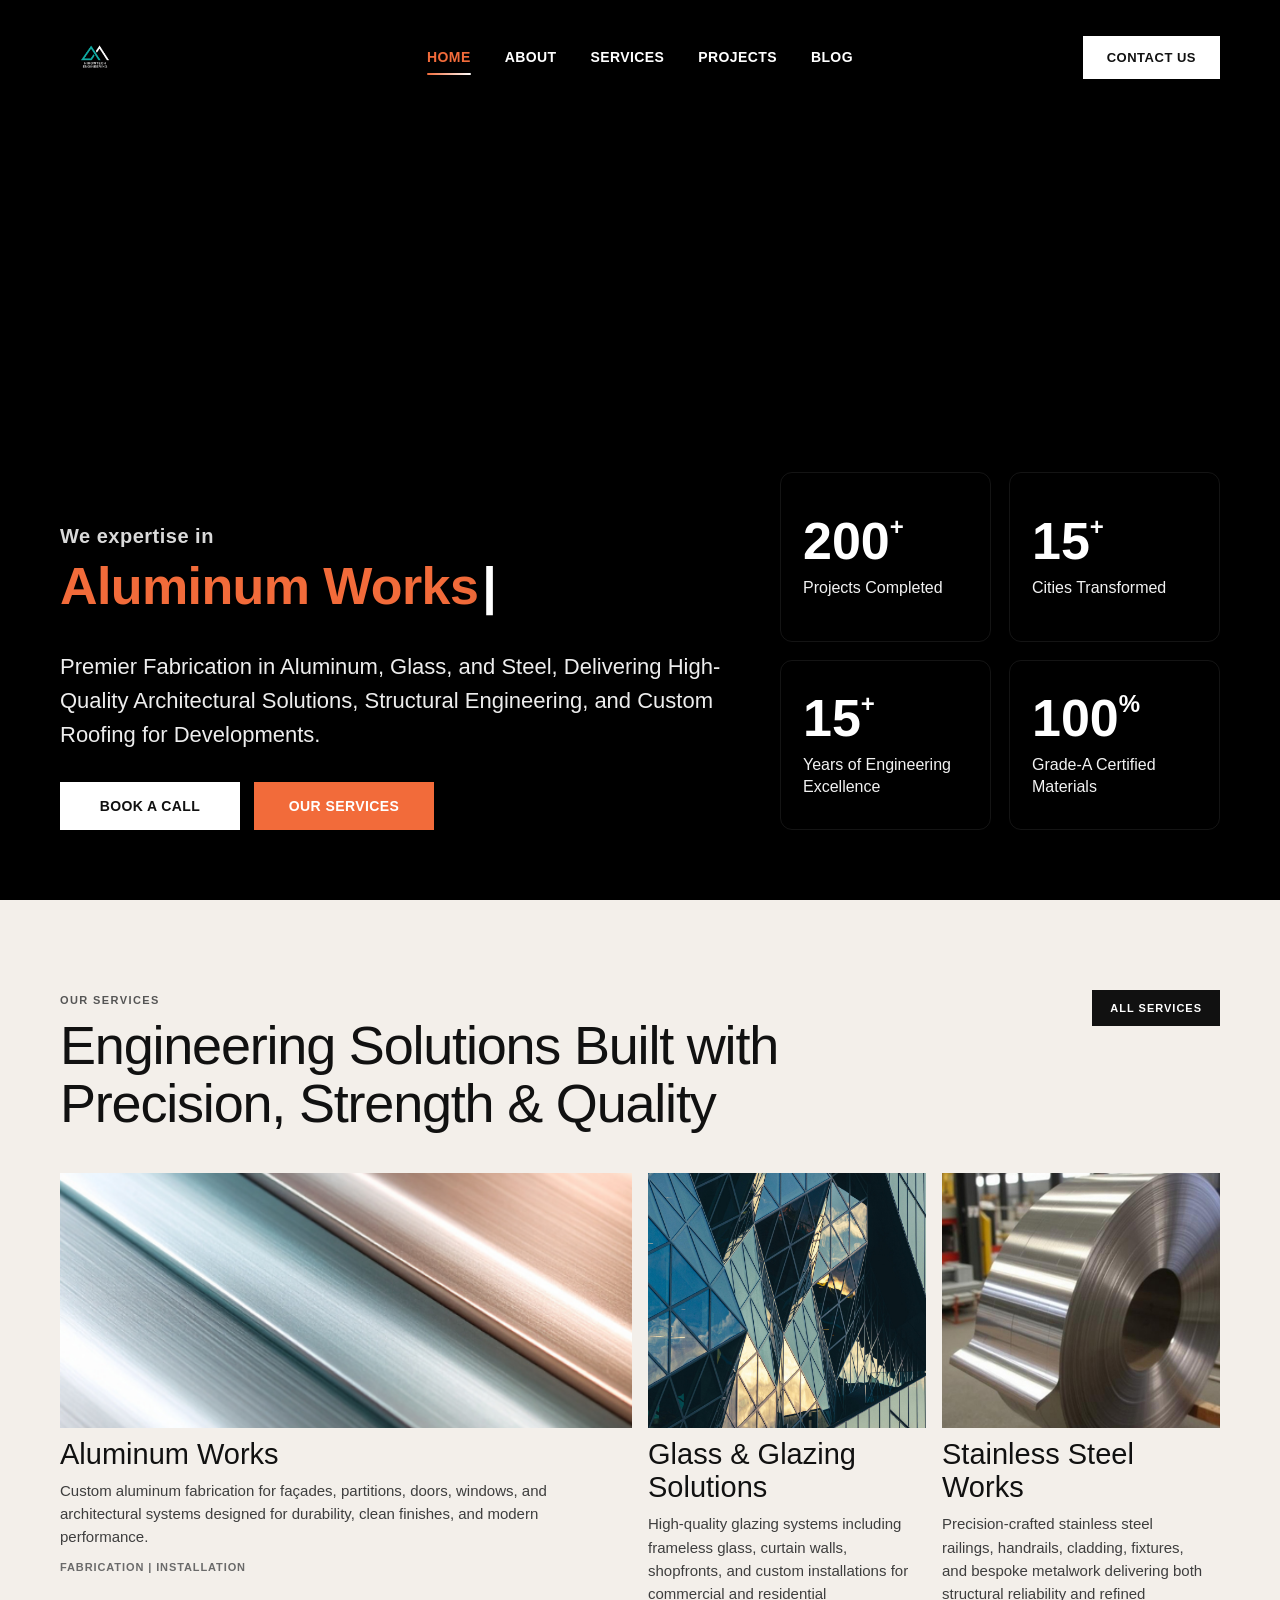
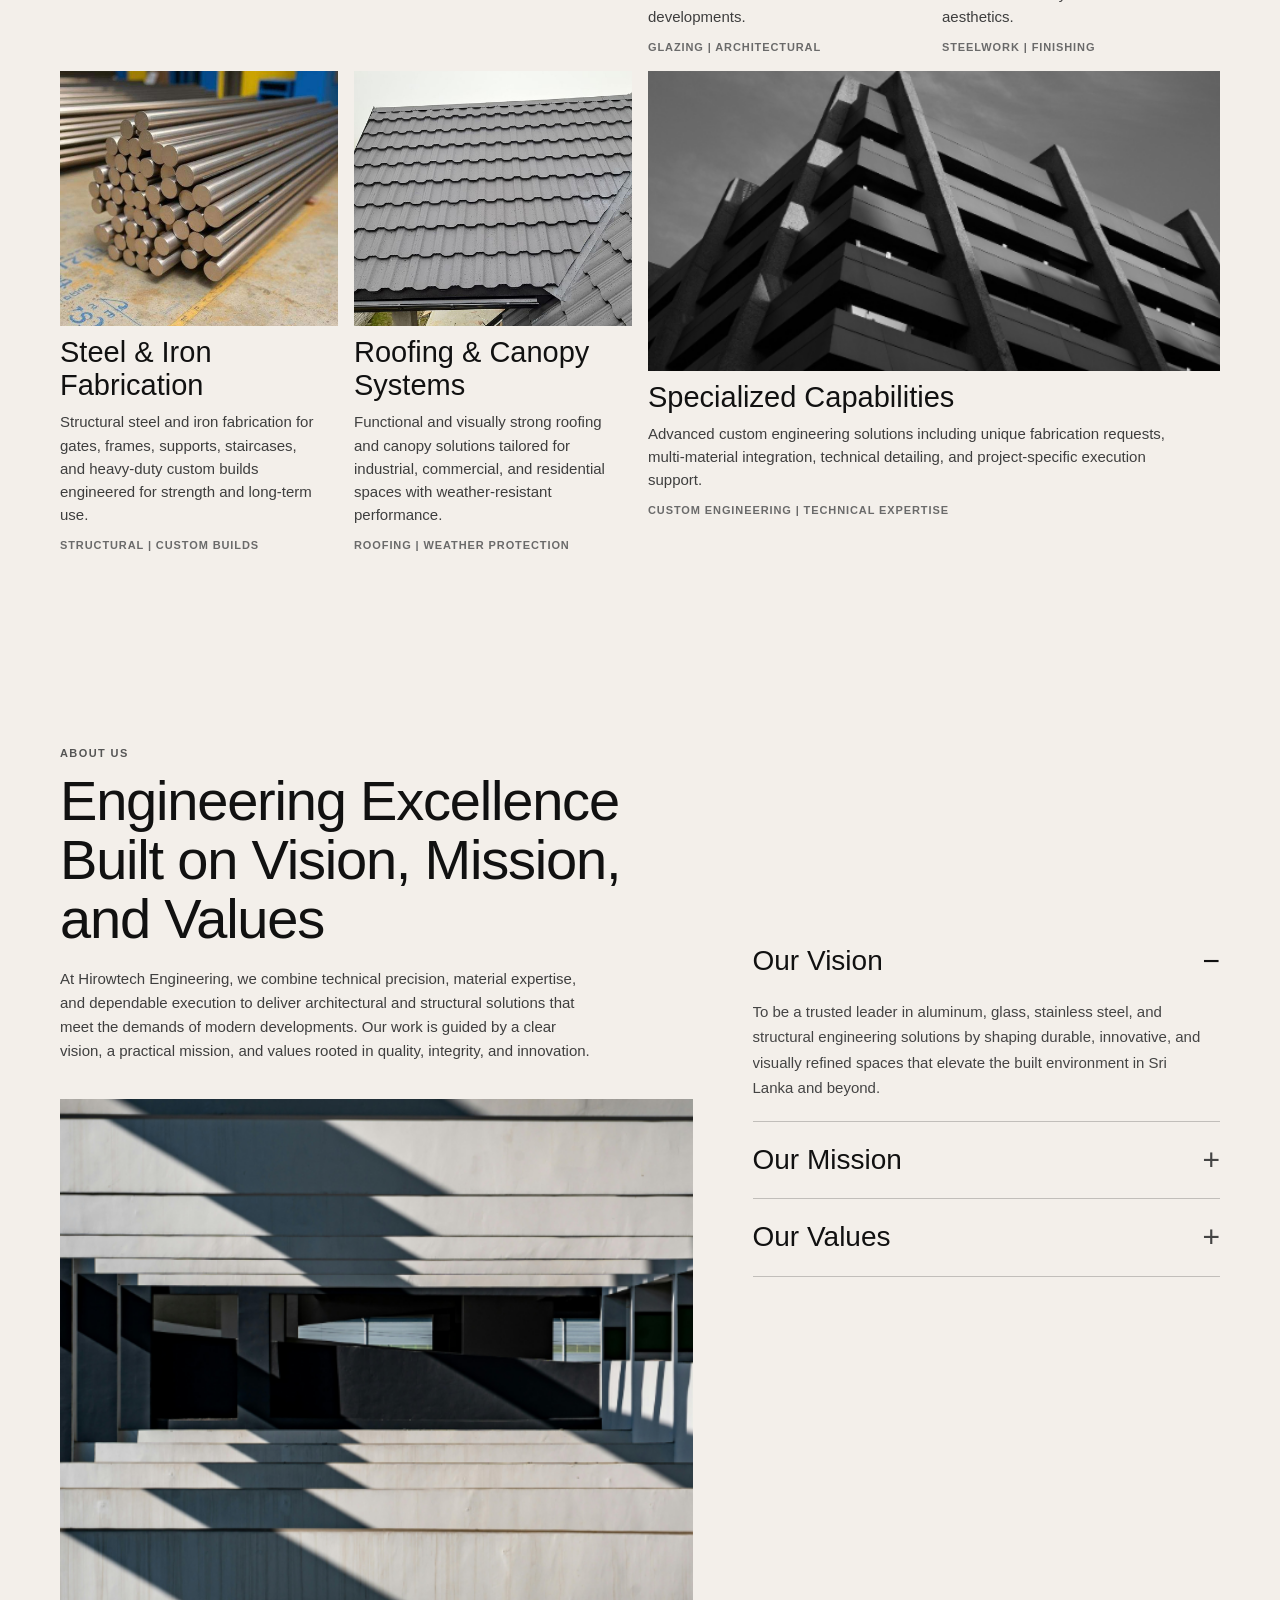
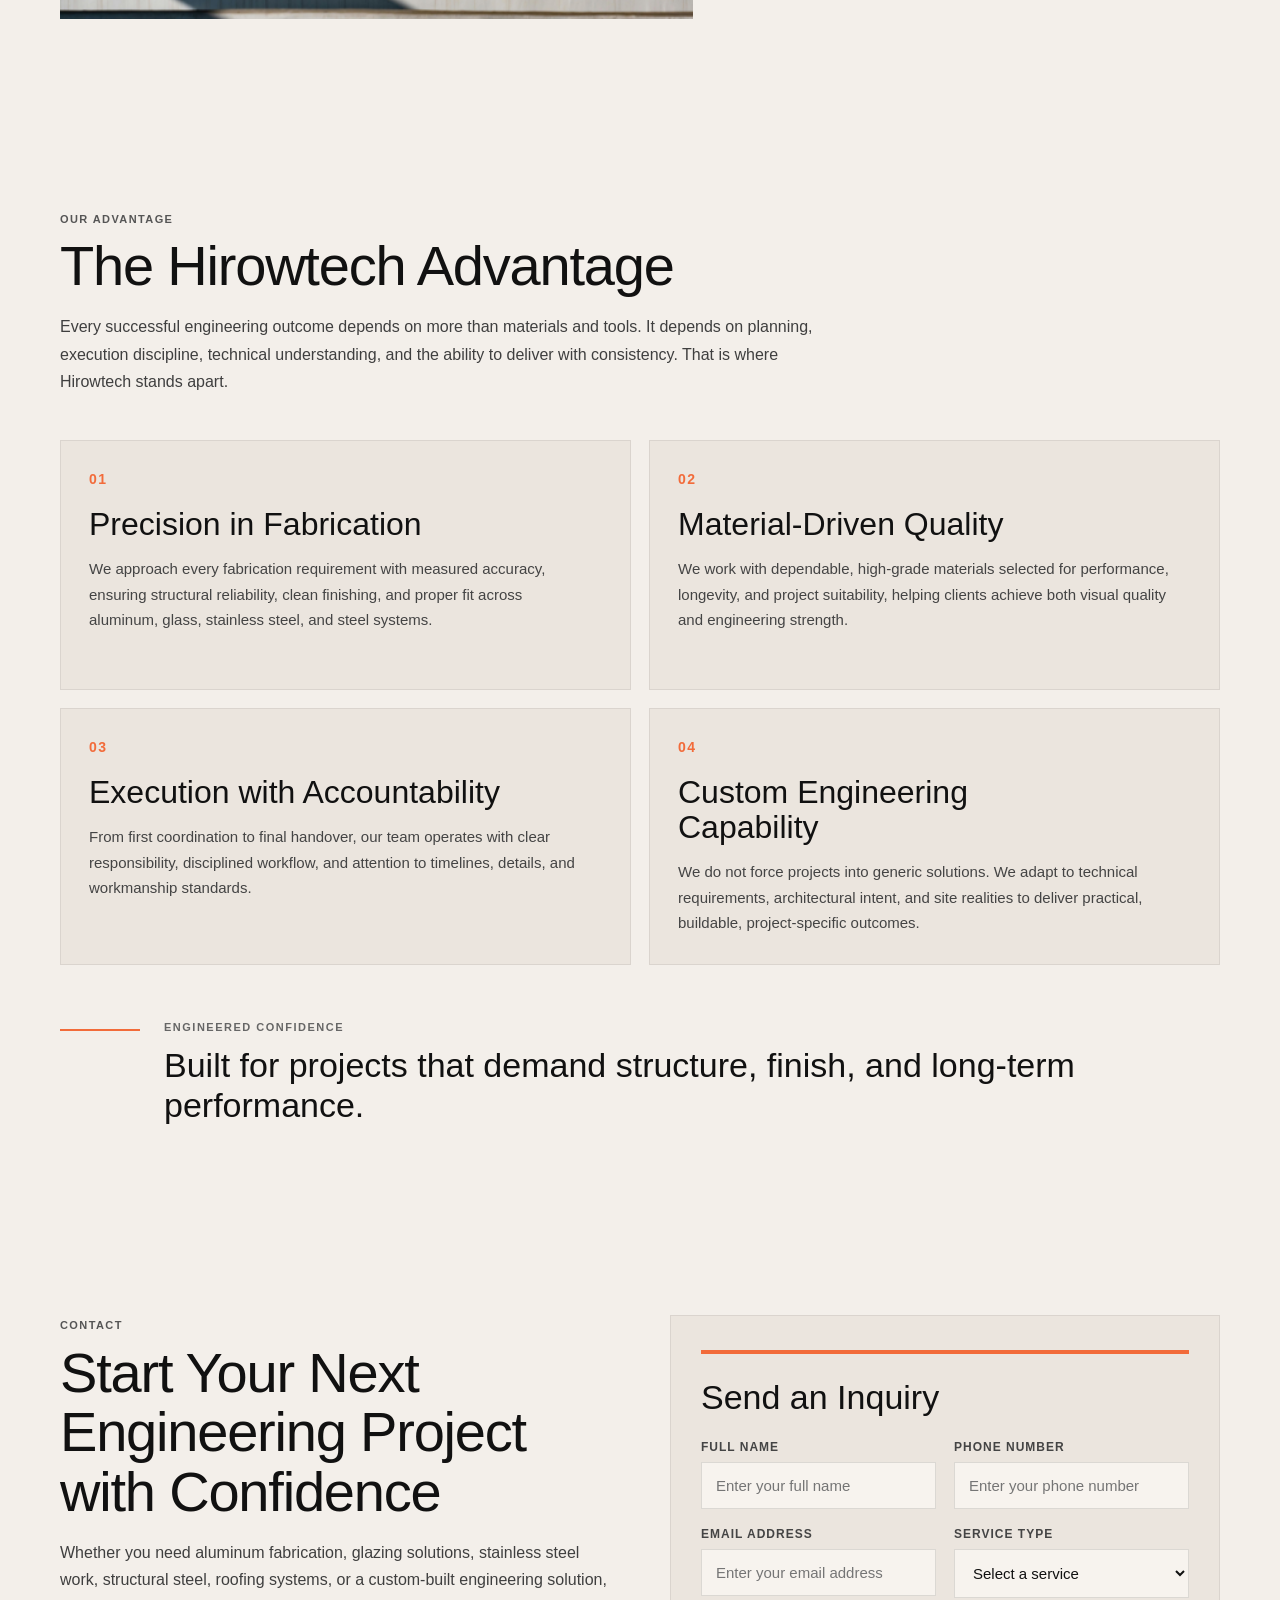
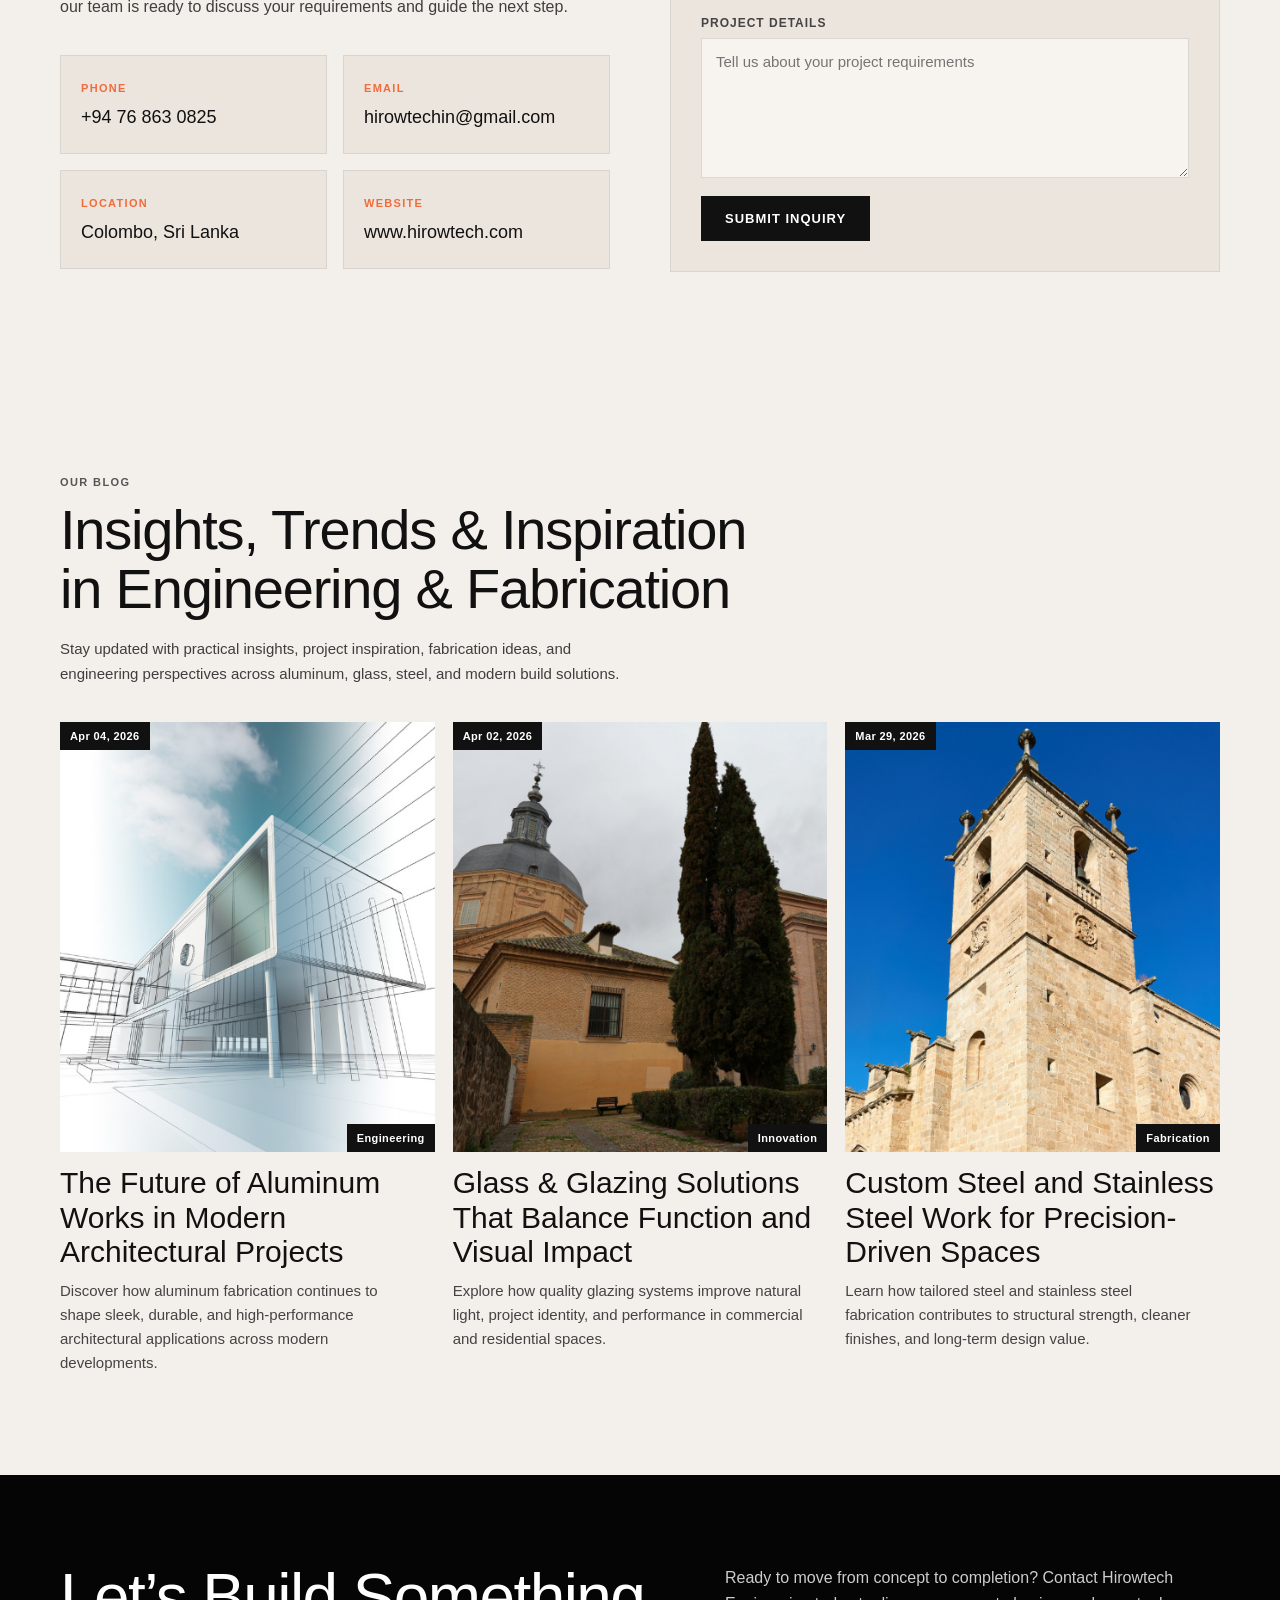
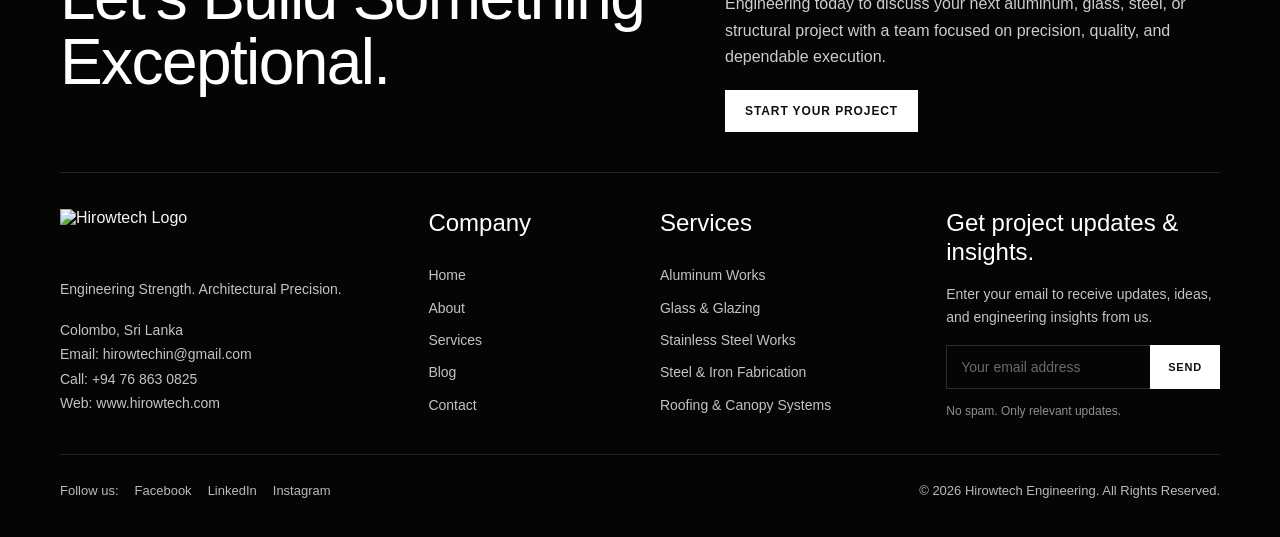
==== index.html @ 5dc9a84b "Initial upload" ====
<!DOCTYPE html>
<html lang="en">
<head>
  <meta charset="UTF-8" />
  <meta name="viewport" content="width=device-width, initial-scale=1.0" />
  <title>Hirowtech Hero Section</title>
  <link rel="stylesheet" href="style.css" />
</head>
<body>

  <header class="navbar">
    <div class="nav-container">
      <div class="logo">
        <img src="web-logo.png" alt="Hirowtech Logo">
      </div>

      <nav class="nav-menu">
        <a href="#" class="active">HOME</a>
        <a href="#">ABOUT</a>
        <a href="#">SERVICES</a>
        <a href="#">PROJECTS</a>
        <a href="#">BLOG</a>
      </nav>

      <div class="nav-right">
        <a href="#contact-popup" class="contact-btn" id="openPopupBtn">CONTACT US</a>
      </div>
    </div>
  </header>

  <section class="hero">
    <video autoplay muted loop playsinline class="hero-video">
      <source src="Hero-Section-Video-BG.mp4" type="video/mp4">>
      Your browser does not support the video tag.
    </video>

    <div class="overlay"></div>

    <div class="hero-content">
      <div class="hero-left">
        <div class="typewriter-wrap">
          <span class="typewriter-prefix">We expertise in</span>
          <span class="typewriter-text" id="typewriter"></span>
        </div>
        <p>
          Premier Fabrication in Aluminum, Glass, and Steel, Delivering High-Quality
          Architectural Solutions, Structural Engineering, and Custom Roofing for Developments.
        </p>

        <div class="hero-buttons">
          <button class="btn btn-light" id="bookCallBtn">BOOK A CALL</button>
          <a href="#" class="btn btn-orange">OUR SERVICES</a>
        </div>
      </div>

      <div class="hero-right">
        <div class="stats-grid">
          <div class="stat-box">
            <h2>200<span>+</span></h2>
            <p>Projects Completed</p>
          </div>

          <div class="stat-box">
            <h2>15<span>+</span></h2>
            <p>Cities Transformed</p>
          </div>

          <div class="stat-box">
            <h2>15<span>+</span></h2>
            <p>Years of Engineering Excellence</p>
          </div>

          <div class="stat-box">
            <h2>100<span>%</span></h2>
            <p>Grade-A Certified Materials</p>
          </div>
        </div>
      </div>
    </div>
  </section>

  <!-- Popup Modal -->
  <div class="popup-overlay" id="popupOverlay">
  <div class="popup-card engineering-popup">
    <button class="close-popup" id="closePopupBtn">&times;</button>

    <div class="popup-top-accent"></div>

    <div class="popup-header">
      <h3>Hirowtech Engineering (Pvt.) Ltd.</h3>
      <p class="popup-location">Colombo, Sri Lanka</p>
    </div>

    <div class="popup-contact-grid">
      <div class="contact-cell">
        <span class="cell-label">PHONE</span>
        <span class="cell-value">+94 76 863 0825</span>
      </div>

      <div class="contact-cell">
        <span class="cell-label">EMAIL</span>
        <span class="cell-value">hirowtechin@gmail.com</span>
      </div>

      <div class="contact-cell">
        <span class="cell-label">WEBSITE</span>
        <span class="cell-value">www.hirowtech.com</span>
      </div>

      <div class="contact-cell">
        <span class="cell-label">LOCATION</span>
        <span class="cell-value">Colombo, Sri Lanka</span>
      </div>
    </div>

    <div class="popup-action-row">
      <a
        href="https://wa.me/94768630825"
        target="_blank"
        class="whatsapp-btn engineering-btn"
      >
        Message on WhatsApp
      </a>
    </div>
  </div>
</div>



<section class="services-section" id="services">
  <div class="services-container">
    <div class="services-top">
      <div class="services-heading-wrap">
        <span class="section-label">OUR SERVICES</span>
        <h2>Engineering Solutions Built with Precision, Strength & Quality</h2>
      </div>

      <a href="#" class="all-services-btn">ALL SERVICES</a>
    </div>

    <div class="services-grid">
      <div class="service-card large-card">
        <img src="Aluminum Works.png" alt="Aluminum Works">
        <div class="service-content">
          <h3>Aluminum Works</h3>
          <p>
            Custom aluminum fabrication for façades, partitions, doors, windows, and
            architectural systems designed for durability, clean finishes, and modern performance.
          </p>
          <span>FABRICATION | INSTALLATION</span>
        </div>
      </div>

      <div class="service-card">
        <img src="Glass & Glazing Solutions.png" alt="Glass & Glazing Solutions">
        <div class="service-content">
          <h3>Glass & Glazing Solutions</h3>
          <p>
            High-quality glazing systems including frameless glass, curtain walls, shopfronts,
            and custom installations for commercial and residential developments.
          </p>
          <span>GLAZING | ARCHITECTURAL</span>
        </div>
      </div>

      <div class="service-card">
        <img src="Stainless Steel Works.png" alt="Stainless Steel Works">
        <div class="service-content">
          <h3>Stainless Steel Works</h3>
          <p>
            Precision-crafted stainless steel railings, handrails, cladding, fixtures, and
            bespoke metalwork delivering both structural reliability and refined aesthetics.
          </p>
          <span>STEELWORK | FINISHING</span>
        </div>
      </div>

      <div class="service-card">
        <img src="Steel & Iron Fabrication.png" alt="Steel & Iron Fabrication">
        <div class="service-content">
          <h3>Steel & Iron Fabrication</h3>
          <p>
            Structural steel and iron fabrication for gates, frames, supports, staircases,
            and heavy-duty custom builds engineered for strength and long-term use.
          </p>
          <span>STRUCTURAL | CUSTOM BUILDS</span>
        </div>
      </div>

      <div class="service-card">
        <img src="Roofing & Canopy Systems.png" alt="Roofing & Canopy Systems">
        <div class="service-content">
          <h3>Roofing & Canopy Systems</h3>
          <p>
            Functional and visually strong roofing and canopy solutions tailored for industrial,
            commercial, and residential spaces with weather-resistant performance.
          </p>
          <span>ROOFING | WEATHER PROTECTION</span>
        </div>
      </div>

      <div class="service-card large-card wide-card">
        <img src="Specialized Capabilities.png" alt="Specialized Capabilities">
        <div class="service-content">
          <h3>Specialized Capabilities</h3>
          <p>
            Advanced custom engineering solutions including unique fabrication requests,
            multi-material integration, technical detailing, and project-specific execution support.
          </p>
          <span>CUSTOM ENGINEERING | TECHNICAL EXPERTISE</span>
        </div>
      </div>
    </div>
  </div>
</section>
<section class="about-accordion-section" id="about">
  <div class="about-accordion-container">
    <div class="about-accordion-left">
      <span class="about-mini-label">ABOUT US</span>

      <h2>
        Engineering Excellence Built on Vision, Mission, and Values
      </h2>

      <p class="about-intro">
        At Hirowtech Engineering, we combine technical precision, material expertise,
        and dependable execution to deliver architectural and structural solutions
        that meet the demands of modern developments. Our work is guided by a clear
        vision, a practical mission, and values rooted in quality, integrity, and innovation.
      </p>

      <div class="about-image-wrap">
        <img src="aboutus.png" alt="Hirowtech Engineering About Us">
      </div>
    </div>

    <div class="about-accordion-right">
      <div class="accordion-item active">
        <button class="accordion-header">
          <span>Our Vision</span>
          <span class="accordion-icon">−</span>
        </button>
        <div class="accordion-content">
          <p>
            To be a trusted leader in aluminum, glass, stainless steel, and structural
            engineering solutions by shaping durable, innovative, and visually refined
            spaces that elevate the built environment in Sri Lanka and beyond.
          </p>
        </div>
      </div>

      <div class="accordion-item">
        <button class="accordion-header">
          <span>Our Mission</span>
          <span class="accordion-icon">+</span>
        </button>
        <div class="accordion-content">
          <p>
            Our mission is to deliver reliable fabrication and engineering solutions
            through skilled craftsmanship, certified materials, technical precision,
            and a client-focused approach that ensures each project is completed to
            the highest functional and aesthetic standards.
          </p>
        </div>
      </div>

      <div class="accordion-item">
        <button class="accordion-header">
          <span>Our Values</span>
          <span class="accordion-icon">+</span>
        </button>
        <div class="accordion-content">
          <p>
            We value quality, accountability, innovation, safety, and long-term trust.
            These principles shape how we design, fabricate, and execute every project,
            allowing us to maintain consistency, professionalism, and engineering excellence.
          </p>
        </div>
      </div>
    </div>
  </div>
</section>

<section class="advantage-section" id="advantage">
  <div class="advantage-container">
    <div class="advantage-top">
      <div class="advantage-heading-wrap">
        <span class="advantage-label">OUR ADVANTAGE</span>
        <h2>The Hirowtech Advantage</h2>
        <p class="advantage-intro">
          Every successful engineering outcome depends on more than materials and tools.
          It depends on planning, execution discipline, technical understanding, and the
          ability to deliver with consistency. That is where Hirowtech stands apart.
        </p>
      </div>
    </div>

    <div class="advantage-grid">
      <div class="advantage-card reveal-card">
        <div class="advantage-number">01</div>
        <h3>Precision in Fabrication</h3>
        <p>
          We approach every fabrication requirement with measured accuracy, ensuring
          structural reliability, clean finishing, and proper fit across aluminum,
          glass, stainless steel, and steel systems.
        </p>
      </div>

      <div class="advantage-card reveal-card">
        <div class="advantage-number">02</div>
        <h3>Material-Driven Quality</h3>
        <p>
          We work with dependable, high-grade materials selected for performance,
          longevity, and project suitability, helping clients achieve both visual
          quality and engineering strength.
        </p>
      </div>

      <div class="advantage-card reveal-card">
        <div class="advantage-number">03</div>
        <h3>Execution with Accountability</h3>
        <p>
          From first coordination to final handover, our team operates with clear
          responsibility, disciplined workflow, and attention to timelines, details,
          and workmanship standards.
        </p>
      </div>

      <div class="advantage-card reveal-card">
        <div class="advantage-number">04</div>
        <h3>Custom Engineering Capability</h3>
        <p>
          We do not force projects into generic solutions. We adapt to technical
          requirements, architectural intent, and site realities to deliver practical,
          buildable, project-specific outcomes.
        </p>
      </div>
    </div>

    <div class="advantage-highlight reveal-strip">
      <div class="highlight-line"></div>
      <div class="highlight-content">
        <span class="highlight-mini">ENGINEERED CONFIDENCE</span>
        <h3>Built for projects that demand structure, finish, and long-term performance.</h3>
      </div>
    </div>
  </div>
</section>

<section class="contact-section" id="contact">
  <div class="contact-container">
    <div class="contact-left">
      <span class="contact-label">CONTACT</span>
      <h2>Start Your Next Engineering Project with Confidence</h2>
      <p class="contact-intro">
        Whether you need aluminum fabrication, glazing solutions, stainless steel work,
        structural steel, roofing systems, or a custom-built engineering solution, our
        team is ready to discuss your requirements and guide the next step.
      </p>

      <div class="contact-info-grid">
        <div class="contact-info-card">
          <span class="info-title">PHONE</span>
          <p>+94 76 863 0825</p>
        </div>

        <div class="contact-info-card">
          <span class="info-title">EMAIL</span>
          <p>hirowtechin@gmail.com</p>
        </div>

        <div class="contact-info-card">
          <span class="info-title">LOCATION</span>
          <p>Colombo, Sri Lanka</p>
        </div>

        <div class="contact-info-card">
          <span class="info-title">WEBSITE</span>
          <p>www.hirowtech.com</p>
        </div>
      </div>
    </div>

    <div class="contact-right">
      <div class="contact-form-wrap">
        <div class="form-top-line"></div>
        <h3>Send an Inquiry</h3>

        <form class="contact-form">
          <div class="form-row">
            <div class="form-group">
              <label for="fullName">Full Name</label>
              <input type="text" id="fullName" placeholder="Enter your full name">
            </div>

            <div class="form-group">
              <label for="phoneNumber">Phone Number</label>
              <input type="text" id="phoneNumber" placeholder="Enter your phone number">
            </div>
          </div>

          <div class="form-row">
            <div class="form-group">
              <label for="emailAddress">Email Address</label>
              <input type="email" id="emailAddress" placeholder="Enter your email address">
            </div>

            <div class="form-group">
              <label for="serviceType">Service Type</label>
              <select id="serviceType">
                <option value="">Select a service</option>
                <option>Aluminum Works</option>
                <option>Glass & Glazing Solutions</option>
                <option>Stainless Steel Works</option>
                <option>Steel & Iron Fabrication</option>
                <option>Roofing & Canopy Systems</option>
                <option>Specialized Capabilities</option>
              </select>
            </div>
          </div>

          <div class="form-group full-width">
            <label for="message">Project Details</label>
            <textarea id="message" rows="6" placeholder="Tell us about your project requirements"></textarea>
          </div>

          <button type="button" class="contact-submit-btn">SUBMIT INQUIRY</button>
        </form>
      </div>
    </div>
  </div>
</section>

<section class="blog-section" id="blog">
  <div class="blog-container">
    <div class="blog-top">
      <div class="blog-heading-wrap">
        <span class="blog-label">OUR BLOG</span>
        <h2>Insights, Trends & Inspiration in Engineering & Fabrication</h2>
        <p class="blog-intro">
          Stay updated with practical insights, project inspiration, fabrication ideas,
          and engineering perspectives across aluminum, glass, steel, and modern build solutions.
        </p>
      </div>
    </div>

    <div class="blog-grid">
      <article class="blog-card">
        <div class="blog-image-wrap">
          <span class="blog-date">Apr 04, 2026</span>
          <img src="blogA.png" alt="Aluminum and façade engineering trends">
          <span class="blog-tag">Engineering</span>
        </div>
        <div class="blog-content">
          <h3>The Future of Aluminum Works in Modern Architectural Projects</h3>
          <p>
            Discover how aluminum fabrication continues to shape sleek, durable, and
            high-performance architectural applications across modern developments.
          </p>
        </div>
      </article>

      <article class="blog-card">
        <div class="blog-image-wrap">
          <span class="blog-date">Apr 02, 2026</span>
          <img src="blogB.png" alt="Glass and glazing solution inspiration">
          <span class="blog-tag">Innovation</span>
        </div>
        <div class="blog-content">
          <h3>Glass & Glazing Solutions That Balance Function and Visual Impact</h3>
          <p>
            Explore how quality glazing systems improve natural light, project identity,
            and performance in commercial and residential spaces.
          </p>
        </div>
      </article>

      <article class="blog-card">
        <div class="blog-image-wrap">
          <span class="blog-date">Mar 29, 2026</span>
          <img src="blogC.png" alt="Interior and fabrication design trends">
          <span class="blog-tag">Fabrication</span>
        </div>
        <div class="blog-content">
          <h3>Custom Steel and Stainless Steel Work for Precision-Driven Spaces</h3>
          <p>
            Learn how tailored steel and stainless steel fabrication contributes to
            structural strength, cleaner finishes, and long-term design value.
          </p>
        </div>
      </article>
    </div>
  </div>
</section>

<footer class="site-footer" id="footer">
  <div class="footer-container">
    <div class="footer-top">
      <div class="footer-cta-left">
        <h2>Let’s Build Something Exceptional.</h2>
      </div>

      <div class="footer-cta-right">
        <p>
          Ready to move from concept to completion? Contact Hirowtech Engineering
          today to discuss your next aluminum, glass, steel, or structural project
          with a team focused on precision, quality, and dependable execution.
        </p>
        <a href="#contact" class="footer-cta-btn">START YOUR PROJECT</a>
      </div>
    </div>

    <div class="footer-main">
      <div class="footer-brand">
        <img src="file:///C:/Users/yudes/Desktop/HIROWTECH%20WEBSITE/Media%20Files/web-logo.png" alt="Hirowtech Logo" class="footer-logo">
        <p class="footer-tagline">
          Engineering Strength. Architectural Precision.
        </p>
        <p>Colombo, Sri Lanka</p>
        <p>Email: hirowtechin@gmail.com</p>
        <p>Call: +94 76 863 0825</p>
        <p>Web: www.hirowtech.com</p>
      </div>

      <div class="footer-links-group">
        <h4>Company</h4>
        <a href="#">Home</a>
        <a href="#about">About</a>
        <a href="#services">Services</a>
        <a href="#blog">Blog</a>
        <a href="#contact">Contact</a>
      </div>

      <div class="footer-links-group">
        <h4>Services</h4>
        <a href="#">Aluminum Works</a>
        <a href="#">Glass & Glazing</a>
        <a href="#">Stainless Steel Works</a>
        <a href="#">Steel & Iron Fabrication</a>
        <a href="#">Roofing & Canopy Systems</a>
      </div>

      <div class="footer-newsletter">
        <h4>Get project updates & insights.</h4>
        <p>Enter your email to receive updates, ideas, and engineering insights from us.</p>

        <form class="footer-form">
          <input type="email" placeholder="Your email address">
          <button type="button">SEND</button>
        </form>

        <span>No spam. Only relevant updates.</span>
      </div>
    </div>

    <div class="footer-bottom">
      <div class="footer-socials">
        <span>Follow us:</span>
        <a href="#">Facebook</a>
        <a href="#">LinkedIn</a>
        <a href="#">Instagram</a>
      </div>

      <div class="footer-copy">
        <p>© 2026 Hirowtech Engineering. All Rights Reserved.</p>
      </div>
    </div>
  </div>
</footer>

  <script src="script.js"></script>
</body>
</html>
---- style.css ----
* {
  margin: 0;
  padding: 0;
  box-sizing: border-box;
  font-family: Arial, sans-serif;
}

html, body {
  width: 100%;
  overflow-x: hidden;
}

body {
  background: #000;
  color: #fff;
}

a {
  text-decoration: none;
  color: inherit;
}

button {
  border: none;
  outline: none;
  cursor: pointer;
}

/* =========================
   NAVBAR
========================= */
.navbar {
  position: absolute;
  top: 0;
  left: 0;
  width: 100%;
  z-index: 20;
  padding: 22px 60px;
}

.nav-container {
  display: grid;
  grid-template-columns: 220px 1fr 220px;
  align-items: center;
  width: 100%;
}

.logo {
  display: flex;
  align-items: center;
  justify-content: flex-start;
}

.logo img {
  height: 70px; /* increased logo size safely */
  width: auto;
  display: block;
}

.nav-menu {
  display: flex;
  justify-content: center;
  align-items: center;
  gap: 34px;
}

.nav-menu a {
  position: relative;
  font-size: 14px;
  font-weight: 700;
  color: #fff;
  letter-spacing: 0.4px;
  padding: 8px 0;
  transition: color 0.3s ease, transform 0.3s ease;
}

.nav-menu a::after {
  content: "";
  position: absolute;
  left: 50%;
  bottom: -2px;
  width: 0;
  height: 2px;
  background: linear-gradient(90deg, #f26b3a, #ffffff);
  border-radius: 20px;
  transition: width 0.35s ease, left 0.35s ease, opacity 0.35s ease;
  opacity: 0;
}

.nav-menu a:hover {
  color: #f26b3a;
  transform: translateY(-2px);
}

.nav-menu a:hover::after,
.nav-menu a.active::after {
  width: 100%;
  left: 0;
  opacity: 1;
}

.nav-menu a.active {
  color: #f26b3a;
}

.nav-right {
  display: flex;
  justify-content: flex-end;
  align-items: center;
}

.contact-btn {
  display: inline-block;
  background: #ffffff;
  color: #111;
  padding: 14px 24px;
  font-size: 13px;
  font-weight: 700;
  letter-spacing: 0.5px;
  transition: all 0.3s ease;
}

.contact-btn:hover {
  background: #f26b3a;
  color: #fff;
  transform: translateY(-2px);
}

/* =========================
   HERO
========================= */
.hero {
  position: relative;
  width: 100%;
  min-height: 100vh;
  overflow: hidden;
}

.hero-video {
  position: absolute;
  top: 50%;
  left: 50%;
  min-width: 100%;
  min-height: 100%;
  object-fit: cover;
  transform: translate(-50%, -50%);
  z-index: 1;
}

.overlay {
  position: absolute;
  inset: 0;
  background:
    linear-gradient(to right, rgba(0,0,0,0.72), rgba(0,0,0,0.42)),
    rgba(0,0,0,0.35);
  z-index: 2;
}

.hero-content {
  position: relative;
  z-index: 3;
  min-height: 100vh;
  padding: 160px 60px 70px;
  display: grid;
  grid-template-columns: minmax(0, 760px) minmax(320px, 440px);
  justify-content: space-between;
  align-items: end;
  gap: 40px;
}

.hero-left,
.hero-right {
  align-self: end;
}

/* =========================
   TYPEWRITER
========================= */
.typewriter-wrap {
  margin-bottom: 28px;
  display: flex;
  flex-direction: column;
  gap: 10px;
}

.typewriter-prefix {
  font-size: 20px;
  font-weight: 600;
  color: #d9d9d9;
  letter-spacing: 0.5px;
}

.typewriter-text {
  min-height: 64px;
  font-size: 52px;
  line-height: 1.08;
  font-weight: 700;
  color: #f26b3a;
  letter-spacing: -0.6px;
  text-shadow: 0 4px 25px rgba(0, 0, 0, 0.35);
  display: inline-block;
}

.typewriter-text::after {
  content: "|";
  margin-left: 4px;
  animation: blink 0.8s infinite;
  color: #fff;
}

@keyframes blink {
  0%, 50% { opacity: 1; }
  51%, 100% { opacity: 0; }
}

/* =========================
   LEFT CONTENT
========================= */
.hero-left h1 {
  max-width: 720px;
  font-size: 52px;
  line-height: 1.06;
  font-weight: 600;
  letter-spacing: -1px;
  margin-bottom: 20px;
}

.hero-left p {
  max-width: 700px;
  font-size: 22px;
  line-height: 1.55;
  color: #ededed;
  margin-bottom: 30px;
}

.hero-buttons {
  display: flex;
  gap: 14px;
  flex-wrap: wrap;
}

.btn {
  display: inline-flex;
  align-items: center;
  justify-content: center;
  min-width: 180px;
  padding: 16px 28px;
  font-size: 14px;
  font-weight: 700;
  letter-spacing: 0.4px;
  transition: all 0.3s ease;
}

.btn-light {
  background: #fff;
  color: #111;
}

.btn-light:hover {
  background: #e9e9e9;
  transform: translateY(-2px);
}

.btn-orange {
  background: #f26b3a;
  color: #fff;
}

.btn-orange:hover {
  background: #dc5b2b;
  transform: translateY(-2px);
}

/* =========================
   RIGHT STATS GRID
========================= */
.hero-right {
  width: 100%;
  display: flex;
  justify-content: flex-end;
}

.stats-grid {
  width: 100%;
  max-width: 440px;
  display: grid;
  grid-template-columns: 1fr 1fr;
  gap: 18px;
}

.stat-box {
  min-height: 170px;
  padding: 24px 22px;

  /* REMOVE glass */
  background: rgba(0, 0, 0, 0.);  /* solid dark */
  border: 1px solid rgba(255,255,255,0.08);

  backdrop-filter: none;
  -webkit-backdrop-filter: none;

  border-radius: 12px;

  display: flex;
  flex-direction: column;
  justify-content: center;

  transition: all 0.3s ease;
}

.stat-box h2 {
  font-size: 52px;
  line-height: 1;
  font-weight: 600;
  margin-bottom: 10px;
}

.stat-box h2 span {
  font-size: 24px;
  vertical-align: top;
}

.stat-box p {
  font-size: 16px;
  line-height: 1.4;
  color: #f2f2f2;
}

/* =========================
   POPUP
========================= */
.popup-overlay {
  position: fixed;
  inset: 0;
  background: rgba(0, 0, 0, 0.62);
  display: none;
  justify-content: center;
  align-items: center;
  padding: 20px;
  z-index: 999;
}

.popup-overlay.active {
  display: flex;
}

.engineering-popup {
  position: relative;
  width: 100%;
  max-width: 700px;
  background: linear-gradient(145deg, #161616, #202020);
  border: 1px solid rgba(242, 107, 58, 0.25);
  border-radius: 8px;
  padding: 34px 32px 30px;
  box-shadow: 0 18px 50px rgba(0, 0, 0, 0.45);
  overflow: hidden;
}

.popup-top-accent {
  position: absolute;
  top: 0;
  left: 0;
  width: 100%;
  height: 4px;
  background: #f26b3a;
}

.popup-header {
  margin-bottom: 26px;
  padding-right: 40px;
}

.popup-header h3 {
  font-size: 40px;
  line-height: 1.15;
  font-weight: 700;
  color: #ffffff;
  margin-bottom: 10px;
  white-space: nowrap;
}

.popup-location {
  font-size: 19px;
  color: #cfcfcf;
  font-weight: 500;
}

.close-popup {
  position: absolute;
  top: 14px;
  right: 18px;
  background: transparent;
  color: #ffffff;
  font-size: 36px;
  line-height: 1;
  cursor: pointer;
  transition: 0.25s ease;
}

.close-popup:hover {
  color: #f26b3a;
  transform: rotate(90deg);
}

.popup-contact-grid {
  display: grid;
  grid-template-columns: 1fr 1fr;
  gap: 14px;
  margin-bottom: 26px;
}

.contact-cell {
  background: #111111;
  border: 1px solid rgba(255, 255, 255, 0.08);
  border-left: 4px solid #f26b3a;
  padding: 18px 18px 16px;
  min-height: 92px;
  display: flex;
  flex-direction: column;
  justify-content: center;
}

.cell-label {
  font-size: 12px;
  font-weight: 700;
  letter-spacing: 1.2px;
  color: #f26b3a;
  margin-bottom: 8px;
}

.cell-value {
  font-size: 18px;
  line-height: 1.45;
  color: #f2f2f2;
  font-weight: 600;
  word-break: break-word;
}

.popup-action-row {
  display: flex;
  justify-content: flex-start;
}

.engineering-btn {
  display: inline-flex;
  align-items: center;
  justify-content: center;
  background: #f26b3a;
  color: #ffffff;
  padding: 15px 26px;
  border-radius: 4px;
  font-size: 14px;
  font-weight: 700;
  letter-spacing: 0.5px;
  text-transform: uppercase;
  transition: 0.3s ease;
}

.engineering-btn:hover {
  background: #d95b2f;
  transform: translateY(-2px);
  box-shadow: 0 10px 24px rgba(242, 107, 58, 0.22);
}

/* Tablet */
@media (max-width: 768px) {
  .engineering-popup {
    max-width: 95%;
    padding: 28px 20px 24px;
  }

  .popup-header h3 {
    font-size: 28px;
    white-space: normal;
  }

  .popup-location {
    font-size: 16px;
  }

  .popup-contact-grid {
    grid-template-columns: 1fr;
  }

  .cell-value {
    font-size: 16px;
  }
}

/* =========================
   RESPONSIVE
========================= */
@media (max-width: 1200px) {
  .hero-content {
    grid-template-columns: 1fr 380px;
    gap: 28px;
  }

  .typewriter-text {
    font-size: 42px;
    min-height: 54px;
  }

  .hero-left h1 {
    font-size: 44px;
  }

  .hero-left p {
    font-size: 19px;
  }
}

@media (max-width: 992px) {
  .navbar {
    padding: 20px 30px;
  }

  .nav-container {
    grid-template-columns: 180px 1fr 180px;
  }

  .logo img {
    height: 58px;
  }

  .nav-menu {
    gap: 18px;
  }

  .nav-menu a {
    font-size: 12px;
  }

  .hero-content {
    padding: 150px 30px 50px;
    grid-template-columns: 1fr;
    align-items: end;
  }

  .hero-right {
    justify-content: flex-start;
  }

  .stats-grid {
    max-width: 100%;
  }

  .typewriter-text {
    font-size: 40px;
  }

  .hero-left h1 {
    font-size: 40px;
  }

  .hero-left p {
    font-size: 18px;
  }
}

@media (max-width: 768px) {
  .navbar {
    padding: 18px 20px;
  }

  .nav-container {
    grid-template-columns: 1fr;
    gap: 16px;
  }

  .logo,
  .nav-right {
    justify-content: center;
  }

  .logo img {
    height: 56px;
  }

  .nav-menu {
    flex-wrap: wrap;
    gap: 14px;
  }

  .hero-content {
    padding: 180px 20px 40px;
  }

  .typewriter-prefix {
    font-size: 16px;
  }

  .typewriter-text {
    font-size: 30px;
    min-height: 42px;
  }

  .hero-left h1 {
    font-size: 32px;
  }

  .hero-left p {
    font-size: 16px;
  }

  .btn {
    min-width: 160px;
    padding: 14px 20px;
  }

  .stats-grid {
    grid-template-columns: 1fr;
  }

  .stat-box {
    min-height: 140px;
  }

  .stat-box h2 {
    font-size: 42px;
  }

  .popup-card h3 {
    font-size: 22px;
  }

  .popup-card p {
    font-size: 15px;
  }
  
}

/* =========================
   OUR SERVICES SECTION
========================= */
.services-section {
  background: #f3efea;
  padding: 90px 0 100px;
  color: #111;
}

.services-container {
  width: min(1400px, calc(100% - 120px));
  margin: 0 auto;
}

.services-top {
  display: flex;
  justify-content: space-between;
  align-items: flex-start;
  gap: 30px;
  margin-bottom: 40px;
}

.services-heading-wrap {
  max-width: 760px;
}

.section-label {
  display: inline-block;
  font-size: 11px;
  font-weight: 700;
  letter-spacing: 1.4px;
  color: #555;
  margin-bottom: 10px;
}

.services-heading-wrap h2 {
  font-size: 54px;
  line-height: 1.08;
  font-weight: 500;
  letter-spacing: -1.2px;
  color: #111;
}

.all-services-btn {
  display: inline-flex;
  align-items: center;
  justify-content: center;
  background: #111;
  color: #fff;
  padding: 12px 18px;
  font-size: 11px;
  font-weight: 700;
  letter-spacing: 1px;
  transition: all 0.3s ease;
  white-space: nowrap;
}

.all-services-btn:hover {
  background: #f26b3a;
  color: #fff;
  transform: translateY(-2px);
}

.services-grid {
  display: grid;
  grid-template-columns: repeat(12, 1fr);
  gap: 16px;
}

.service-card {
  grid-column: span 3;
  background: transparent;
  transition: transform 0.35s ease;
}

.service-card:hover {
  transform: translateY(-4px);
}

.service-card img {
  width: 100%;
  height: 255px;
  object-fit: cover;
  display: block;
  margin-bottom: 10px;
}

.large-card {
  grid-column: span 6;
}

.wide-card img {
  height: 300px;
}

.service-content h3 {
  font-size: 29px;
  line-height: 1.15;
  font-weight: 500;
  color: #111;
  margin-bottom: 8px;
}

.service-content p {
  font-size: 15px;
  line-height: 1.55;
  color: #3e3e3e;
  margin-bottom: 8px;
  max-width: 95%;
}

.service-content span {
  font-size: 11px;
  font-weight: 700;
  letter-spacing: 0.9px;
  color: #6a6a6a;
  text-transform: uppercase;
}

/* =========================
   RESPONSIVE
========================= */
@media (max-width: 1200px) {
  .services-container {
    width: min(100%, calc(100% - 60px));
  }

  .services-heading-wrap h2 {
    font-size: 44px;
  }

  .service-card {
    grid-column: span 6;
  }

  .large-card {
    grid-column: span 6;
  }
}

@media (max-width: 768px) {
  .services-section {
    padding: 70px 0 80px;
  }

  .services-container {
    width: calc(100% - 30px);
  }

  .services-top {
    flex-direction: column;
    align-items: flex-start;
    margin-bottom: 30px;
  }

  .services-heading-wrap h2 {
    font-size: 32px;
    line-height: 1.15;
  }

  .services-grid {
    grid-template-columns: 1fr;
  }

  .service-card,
  .large-card {
    grid-column: auto;
  }

  .service-card img,
  .wide-card img {
    height: 230px;
  }

  .service-content h3 {
    font-size: 24px;
  }

  .service-content p {
    font-size: 14px;
  }
}

/* =========================
   ABOUT ACCORDION SECTION
========================= */
.about-accordion-section {
  background: #f3efea;
  padding: 90px 0 100px;
  color: #111;
}

.about-accordion-container {
  width: min(1400px, calc(100% - 120px));
  margin: 0 auto;
  display: grid;
  grid-template-columns: 1.15fr 0.85fr;
  gap: 60px;
  align-items: start;
}

.about-accordion-left {
  max-width: 760px;
}

.about-mini-label {
  display: inline-block;
  font-size: 11px;
  font-weight: 700;
  letter-spacing: 1.4px;
  color: #555;
  text-transform: uppercase;
  margin-bottom: 12px;
}

.about-accordion-left h2 {
  font-size: 56px;
  line-height: 1.06;
  font-weight: 500;
  letter-spacing: -1.2px;
  color: #111;
  max-width: 720px;
  margin-bottom: 18px;
}

.about-intro {
  font-size: 15px;
  line-height: 1.6;
  color: #3f3f3f;
  max-width: 540px;
  margin-bottom: 36px;
}

.about-image-wrap {
  width: 100%;
}

.about-image-wrap img {
  width: 100%;
  max-width: 760px;
  height: 520px;
  object-fit: cover;
  display: block;
}

.about-accordion-right {
  padding-top: 180px;
}

.accordion-item {
  border-bottom: 1px solid rgba(17, 17, 17, 0.22);
}

.accordion-header {
  width: 100%;
  background: transparent;
  border: none;
  outline: none;
  padding: 20px 0;
  display: flex;
  justify-content: space-between;
  align-items: center;
  font-size: 28px;
  line-height: 1.3;
  font-weight: 400;
  color: #111;
  cursor: pointer;
  text-align: left;
}

.accordion-icon {
  font-size: 30px;
  line-height: 1;
  color: #444;
  margin-left: 20px;
  flex-shrink: 0;
}

.accordion-content {
  max-height: 0;
  overflow: hidden;
  transition: max-height 0.35s ease, padding-bottom 0.35s ease;
  padding-bottom: 0;
}

.accordion-content p {
  font-size: 15px;
  line-height: 1.7;
  color: #444;
  max-width: 520px;
  padding-right: 10px;
}

.accordion-item.active .accordion-content {
  max-height: 220px;
  padding-bottom: 20px;
}

.accordion-item.active .accordion-icon {
  color: #111;
}

/* =========================
   RESPONSIVE
========================= */
@media (max-width: 1200px) {
  .about-accordion-container {
    width: min(100%, calc(100% - 60px));
    grid-template-columns: 1fr;
    gap: 40px;
  }

  .about-accordion-right {
    padding-top: 0;
  }

  .about-accordion-left h2 {
    font-size: 44px;
  }

  .about-image-wrap img {
    height: 420px;
    max-width: 100%;
  }
}

@media (max-width: 768px) {
  .about-accordion-section {
    padding: 70px 0 80px;
  }

  .about-accordion-container {
    width: calc(100% - 30px);
  }

  .about-accordion-left h2 {
    font-size: 32px;
    line-height: 1.12;
  }

  .about-intro {
    font-size: 14px;
    max-width: 100%;
  }

  .about-image-wrap img {
    height: 280px;
  }

  .accordion-header {
    font-size: 22px;
    padding: 18px 0;
  }

  .accordion-icon {
    font-size: 24px;
  }

  .accordion-content p {
    font-size: 14px;
  }
}

/* =========================
   THE HIROWTECH ADVANTAGE
========================= */
.advantage-section {
  background: #f3efea;
  padding: 90px 0 100px;
  color: #111;
  overflow: hidden;
}

.advantage-container {
  width: min(1400px, calc(100% - 120px));
  margin: 0 auto;
}

.advantage-top {
  margin-bottom: 45px;
}

.advantage-heading-wrap {
  max-width: 820px;
}

.advantage-label {
  display: inline-block;
  font-size: 11px;
  font-weight: 700;
  letter-spacing: 1.4px;
  color: #555;
  text-transform: uppercase;
  margin-bottom: 12px;
}

.advantage-heading-wrap h2 {
  font-size: 56px;
  line-height: 1.05;
  font-weight: 500;
  letter-spacing: -1.2px;
  color: #111;
  margin-bottom: 18px;
}

.advantage-intro {
  font-size: 16px;
  line-height: 1.7;
  color: #3f3f3f;
  max-width: 760px;
}

.advantage-grid {
  display: grid;
  grid-template-columns: repeat(2, 1fr);
  gap: 18px;
  margin-bottom: 36px;
}

.advantage-card {
  position: relative;
  min-height: 250px;
  background: #ebe5de;
  border: 1px solid rgba(17, 17, 17, 0.08);
  padding: 30px 28px 28px;
  transition: transform 0.4s ease, box-shadow 0.4s ease, border-color 0.4s ease;
}

.advantage-card::before {
  content: "";
  position: absolute;
  top: 0;
  left: 0;
  width: 0;
  height: 4px;
  background: #f26b3a;
  transition: width 0.4s ease;
}

.advantage-card:hover {
  transform: translateY(-8px);
  border-color: rgba(242, 107, 58, 0.28);
  box-shadow: 0 16px 34px rgba(0, 0, 0, 0.08);
}

.advantage-card:hover::before {
  width: 100%;
}

.advantage-number {
  font-size: 14px;
  font-weight: 700;
  letter-spacing: 1.5px;
  color: #f26b3a;
  margin-bottom: 20px;
}

.advantage-card h3 {
  font-size: 32px;
  line-height: 1.1;
  font-weight: 500;
  color: #111;
  margin-bottom: 14px;
  max-width: 420px;
}

.advantage-card p {
  font-size: 15px;
  line-height: 1.7;
  color: #444;
  max-width: 500px;
}

.advantage-highlight {
  display: grid;
  grid-template-columns: 80px 1fr;
  gap: 24px;
  align-items: start;
  padding-top: 16px;
}

.highlight-line {
  width: 100%;
  height: 2px;
  background: #f26b3a;
  margin-top: 12px;
}

.highlight-content {
  max-width: 920px;
}

.highlight-mini {
  display: inline-block;
  font-size: 11px;
  font-weight: 700;
  letter-spacing: 1.5px;
  color: #666;
  margin-bottom: 12px;
  text-transform: uppercase;
}

.highlight-content h3 {
  font-size: 34px;
  line-height: 1.18;
  font-weight: 500;
  color: #111;
}

/* Reveal animation */
.reveal-card,
.reveal-strip {
  opacity: 0;
  transform: translateY(35px);
  transition: opacity 0.8s ease, transform 0.8s ease;
}

.reveal-card.visible,
.reveal-strip.visible {
  opacity: 1;
  transform: translateY(0);
}

.reveal-card:nth-child(1) {
  transition-delay: 0.05s;
}

.reveal-card:nth-child(2) {
  transition-delay: 0.15s;
}

.reveal-card:nth-child(3) {
  transition-delay: 0.25s;
}

.reveal-card:nth-child(4) {
  transition-delay: 0.35s;
}

.reveal-strip {
  transition-delay: 0.2s;
}

/* Responsive */
@media (max-width: 1200px) {
  .advantage-container {
    width: min(100%, calc(100% - 60px));
  }

  .advantage-heading-wrap h2 {
    font-size: 44px;
  }

  .advantage-card h3 {
    font-size: 28px;
  }

  .highlight-content h3 {
    font-size: 30px;
  }
}

@media (max-width: 768px) {
  .advantage-section {
    padding: 70px 0 80px;
  }

  .advantage-container {
    width: calc(100% - 30px);
  }

  .advantage-heading-wrap h2 {
    font-size: 32px;
    line-height: 1.12;
  }

  .advantage-intro {
    font-size: 14px;
  }

  .advantage-grid {
    grid-template-columns: 1fr;
  }

  .advantage-card {
    min-height: auto;
    padding: 24px 20px;
  }

  .advantage-card h3 {
    font-size: 24px;
  }

  .advantage-card p {
    font-size: 14px;
  }

  .advantage-highlight {
    grid-template-columns: 1fr;
    gap: 14px;
  }

  .highlight-line {
    width: 70px;
  }

  .highlight-content h3 {
    font-size: 24px;
  }
}

/* =========================
   CONTACT SECTION
========================= */
.contact-section {
  background: #f3efea;
  padding: 90px 0 110px;
  color: #111;
}

.contact-container {
  width: min(1400px, calc(100% - 120px));
  margin: 0 auto;
  display: grid;
  grid-template-columns: 1fr 1fr;
  gap: 60px;
  align-items: start;
}

.contact-left {
  max-width: 700px;
}

.contact-label {
  display: inline-block;
  font-size: 11px;
  font-weight: 700;
  letter-spacing: 1.4px;
  color: #555;
  text-transform: uppercase;
  margin-bottom: 12px;
}

.contact-left h2 {
  font-size: 56px;
  line-height: 1.06;
  font-weight: 500;
  letter-spacing: -1.2px;
  color: #111;
  margin-bottom: 18px;
  max-width: 680px;
}

.contact-intro {
  font-size: 16px;
  line-height: 1.7;
  color: #3f3f3f;
  max-width: 620px;
  margin-bottom: 34px;
}

.contact-info-grid {
  display: grid;
  grid-template-columns: 1fr 1fr;
  gap: 16px;
}

.contact-info-card {
  background: #ebe5de;
  border: 1px solid rgba(17, 17, 17, 0.08);
  padding: 22px 20px;
  transition: transform 0.3s ease, border-color 0.3s ease;
}

.contact-info-card:hover {
  transform: translateY(-4px);
  border-color: rgba(242, 107, 58, 0.3);
}

.info-title {
  display: inline-block;
  font-size: 11px;
  font-weight: 700;
  letter-spacing: 1.3px;
  color: #f26b3a;
  text-transform: uppercase;
  margin-bottom: 10px;
}

.contact-info-card p {
  font-size: 18px;
  line-height: 1.5;
  color: #111;
  word-break: break-word;
}

.contact-right {
  width: 100%;
}

.contact-form-wrap {
  position: relative;
  background: #ebe5de;
  border: 1px solid rgba(17, 17, 17, 0.08);
  padding: 34px 30px 30px;
}

.form-top-line {
  width: 100%;
  height: 4px;
  background: #f26b3a;
  margin-bottom: 24px;
}

.contact-form-wrap h3 {
  font-size: 34px;
  line-height: 1.12;
  font-weight: 500;
  color: #111;
  margin-bottom: 24px;
}

.contact-form {
  display: flex;
  flex-direction: column;
  gap: 18px;
}

.form-row {
  display: grid;
  grid-template-columns: 1fr 1fr;
  gap: 18px;
}

.form-group {
  display: flex;
  flex-direction: column;
}

.form-group label {
  font-size: 12px;
  font-weight: 700;
  letter-spacing: 1px;
  color: #444;
  text-transform: uppercase;
  margin-bottom: 8px;
}

.form-group input,
.form-group select,
.form-group textarea {
  width: 100%;
  background: #f7f3ee;
  border: 1px solid rgba(17, 17, 17, 0.12);
  padding: 14px 14px;
  font-size: 15px;
  color: #111;
  outline: none;
  transition: border-color 0.3s ease, background 0.3s ease;
}

.form-group input:focus,
.form-group select:focus,
.form-group textarea:focus {
  border-color: #f26b3a;
  background: #fff;
}

.form-group textarea {
  resize: vertical;
  min-height: 140px;
}

.full-width {
  width: 100%;
}

.contact-submit-btn {
  align-self: flex-start;
  background: #111;
  color: #fff;
  border: none;
  padding: 15px 24px;
  font-size: 13px;
  font-weight: 700;
  letter-spacing: 1px;
  cursor: pointer;
  transition: all 0.3s ease;
}

.contact-submit-btn:hover {
  background: #f26b3a;
  transform: translateY(-2px);
}

/* =========================
   RESPONSIVE
========================= */
@media (max-width: 1200px) {
  .contact-container {
    width: min(100%, calc(100% - 60px));
    grid-template-columns: 1fr;
    gap: 40px;
  }

  .contact-left h2 {
    font-size: 44px;
  }
}

@media (max-width: 768px) {
  .contact-section {
    padding: 70px 0 80px;
  }

  .contact-container {
    width: calc(100% - 30px);
  }

  .contact-left h2 {
    font-size: 32px;
    line-height: 1.12;
  }

  .contact-intro {
    font-size: 14px;
  }

  .contact-info-grid {
    grid-template-columns: 1fr;
  }

  .contact-form-wrap {
    padding: 26px 20px 22px;
  }

  .contact-form-wrap h3 {
    font-size: 26px;
  }

  .form-row {
    grid-template-columns: 1fr;
  }

  .contact-info-card p {
    font-size: 16px;
  }
}

/* =========================
   BLOG SECTION
========================= */
.blog-section {
  background: #f3efea;
  padding: 90px 0 100px;
  color: #111;
}

.blog-container {
  width: min(1400px, calc(100% - 120px));
  margin: 0 auto;
}

.blog-top {
  margin-bottom: 36px;
}

.blog-heading-wrap {
  max-width: 760px;
}

.blog-label {
  display: inline-block;
  font-size: 11px;
  font-weight: 700;
  letter-spacing: 1.4px;
  color: #555;
  text-transform: uppercase;
  margin-bottom: 12px;
}

.blog-heading-wrap h2 {
  font-size: 56px;
  line-height: 1.06;
  font-weight: 500;
  letter-spacing: -1.2px;
  color: #111;
  margin-bottom: 18px;
  max-width: 720px;
}

.blog-intro {
  font-size: 15px;
  line-height: 1.65;
  color: #3f3f3f;
  max-width: 560px;
}

.blog-grid {
  display: grid;
  grid-template-columns: repeat(3, 1fr);
  gap: 18px;
}

.blog-card {
  transition: transform 0.35s ease;
}

.blog-card:hover {
  transform: translateY(-6px);
}

.blog-image-wrap {
  position: relative;
  overflow: hidden;
  margin-bottom: 14px;
}

.blog-image-wrap img {
  width: 100%;
  height: 430px;
  object-fit: cover;
  display: block;
  transition: transform 0.45s ease;
}

.blog-card:hover .blog-image-wrap img {
  transform: scale(1.04);
}

.blog-date {
  position: absolute;
  top: 0;
  left: 0;
  background: #111;
  color: #fff;
  font-size: 11px;
  font-weight: 700;
  letter-spacing: 0.4px;
  padding: 8px 10px;
  z-index: 2;
}

.blog-tag {
  position: absolute;
  right: 0;
  bottom: 0;
  background: #111;
  color: #fff;
  font-size: 11px;
  font-weight: 700;
  letter-spacing: 0.4px;
  padding: 8px 10px;
  z-index: 2;
}

.blog-content h3 {
  font-size: 30px;
  line-height: 1.14;
  font-weight: 500;
  color: #111;
  margin-bottom: 10px;
}

.blog-content p {
  font-size: 15px;
  line-height: 1.6;
  color: #444;
  max-width: 95%;
}

/* =========================
   RESPONSIVE
========================= */
@media (max-width: 1200px) {
  .blog-container {
    width: min(100%, calc(100% - 60px));
  }

  .blog-heading-wrap h2 {
    font-size: 44px;
  }

  .blog-content h3 {
    font-size: 24px;
  }

  .blog-image-wrap img {
    height: 360px;
  }
}

@media (max-width: 768px) {
  .blog-section {
    padding: 70px 0 80px;
  }

  .blog-container {
    width: calc(100% - 30px);
  }

  .blog-heading-wrap h2 {
    font-size: 32px;
    line-height: 1.12;
  }

  .blog-intro {
    font-size: 14px;
    max-width: 100%;
  }

  .blog-grid {
    grid-template-columns: 1fr;
  }

  .blog-image-wrap img {
    height: 300px;
  }

  .blog-content h3 {
    font-size: 24px;
  }

  .blog-content p {
    font-size: 14px;
  }
}

/* =========================
   FOOTER SECTION
========================= */
.site-footer {
  background: #050505;
  color: #f5f5f5;
  padding: 90px 0 35px;
}

.footer-container {
  width: min(1400px, calc(100% - 120px));
  margin: 0 auto;
}

.footer-top {
  display: grid;
  grid-template-columns: 1.1fr 0.9fr;
  gap: 60px;
  align-items: start;
  padding-bottom: 40px;
  border-bottom: 1px solid rgba(255, 255, 255, 0.12);
}

.footer-cta-left h2 {
  font-size: 64px;
  line-height: 1.02;
  font-weight: 500;
  letter-spacing: -1.6px;
  color: #fff;
}

.footer-cta-right {
  max-width: 500px;
  justify-self: end;
}

.footer-cta-right p {
  font-size: 16px;
  line-height: 1.65;
  color: rgba(255, 255, 255, 0.8);
  margin-bottom: 20px;
}

.footer-cta-btn {
  display: inline-flex;
  align-items: center;
  justify-content: center;
  background: #fff;
  color: #111;
  padding: 14px 20px;
  font-size: 12px;
  font-weight: 700;
  letter-spacing: 0.9px;
  transition: all 0.3s ease;
}

.footer-cta-btn:hover {
  background: #f26b3a;
  color: #fff;
  transform: translateY(-2px);
}

.footer-main {
  display: grid;
  grid-template-columns: 1.2fr 0.7fr 0.9fr 1fr;
  gap: 40px;
  padding: 36px 0 34px;
  border-bottom: 1px solid rgba(255, 255, 255, 0.12);
}

.footer-brand {
  max-width: 360px;
}

.footer-logo {
  width: auto;
  height: 54px;
  margin-bottom: 14px;
  display: block;
}

.footer-tagline {
  font-size: 14px;
  line-height: 1.6;
  color: #f26b3a;
  margin-bottom: 16px;
}

.footer-brand p {
  font-size: 14px;
  line-height: 1.75;
  color: rgba(255, 255, 255, 0.76);
}

.footer-links-group h4,
.footer-newsletter h4 {
  font-size: 24px;
  line-height: 1.2;
  font-weight: 500;
  color: #fff;
  margin-bottom: 16px;
}

.footer-links-group {
  display: flex;
  flex-direction: column;
  gap: 10px;
}

.footer-links-group a {
  font-size: 14px;
  line-height: 1.6;
  color: rgba(255, 255, 255, 0.76);
  transition: color 0.3s ease, transform 0.3s ease;
}

.footer-links-group a:hover {
  color: #f26b3a;
  transform: translateX(3px);
}

.footer-newsletter p {
  font-size: 14px;
  line-height: 1.65;
  color: rgba(255, 255, 255, 0.76);
  margin-bottom: 16px;
  max-width: 320px;
}

.footer-form {
  display: flex;
  align-items: stretch;
  gap: 0;
  margin-bottom: 12px;
  max-width: 340px;
}

.footer-form input {
  flex: 1;
  background: transparent;
  border: 1px solid rgba(255, 255, 255, 0.16);
  border-right: none;
  color: #fff;
  font-size: 14px;
  padding: 13px 14px;
  outline: none;
}

.footer-form input::placeholder {
  color: rgba(255, 255, 255, 0.4);
}

.footer-form input:focus {
  border-color: #f26b3a;
}

.footer-form button {
  background: #fff;
  color: #111;
  border: none;
  padding: 0 18px;
  font-size: 11px;
  font-weight: 700;
  letter-spacing: 0.8px;
  cursor: pointer;
  transition: all 0.3s ease;
}

.footer-form button:hover {
  background: #f26b3a;
  color: #fff;
}

.footer-newsletter span {
  font-size: 12px;
  line-height: 1.5;
  color: rgba(255, 255, 255, 0.55);
}

.footer-bottom {
  display: flex;
  justify-content: space-between;
  align-items: center;
  gap: 20px;
  padding-top: 26px;
}

.footer-socials {
  display: flex;
  align-items: center;
  flex-wrap: wrap;
  gap: 16px;
}

.footer-socials span,
.footer-socials a,
.footer-copy p {
  font-size: 13px;
  line-height: 1.6;
  color: rgba(255, 255, 255, 0.72);
}

.footer-socials a {
  transition: color 0.3s ease;
}

.footer-socials a:hover {
  color: #f26b3a;
}

/* =========================
   RESPONSIVE
========================= */
@media (max-width: 1200px) {
  .footer-container {
    width: min(100%, calc(100% - 60px));
  }

  .footer-top {
    grid-template-columns: 1fr;
    gap: 24px;
  }

  .footer-cta-left h2 {
    font-size: 48px;
  }

  .footer-cta-right {
    justify-self: start;
  }

  .footer-main {
    grid-template-columns: 1fr 1fr;
    gap: 30px;
  }
}

@media (max-width: 768px) {
  .site-footer {
    padding: 70px 0 28px;
  }

  .footer-container {
    width: calc(100% - 30px);
  }

  .footer-cta-left h2 {
    font-size: 34px;
    line-height: 1.1;
  }

  .footer-cta-right p {
    font-size: 14px;
  }

  .footer-main {
    grid-template-columns: 1fr;
    gap: 26px;
  }

  .footer-links-group h4,
  .footer-newsletter h4 {
    font-size: 22px;
  }

  .footer-form {
    max-width: 100%;
  }

  .footer-bottom {
    flex-direction: column;
    align-items: flex-start;
  }
}
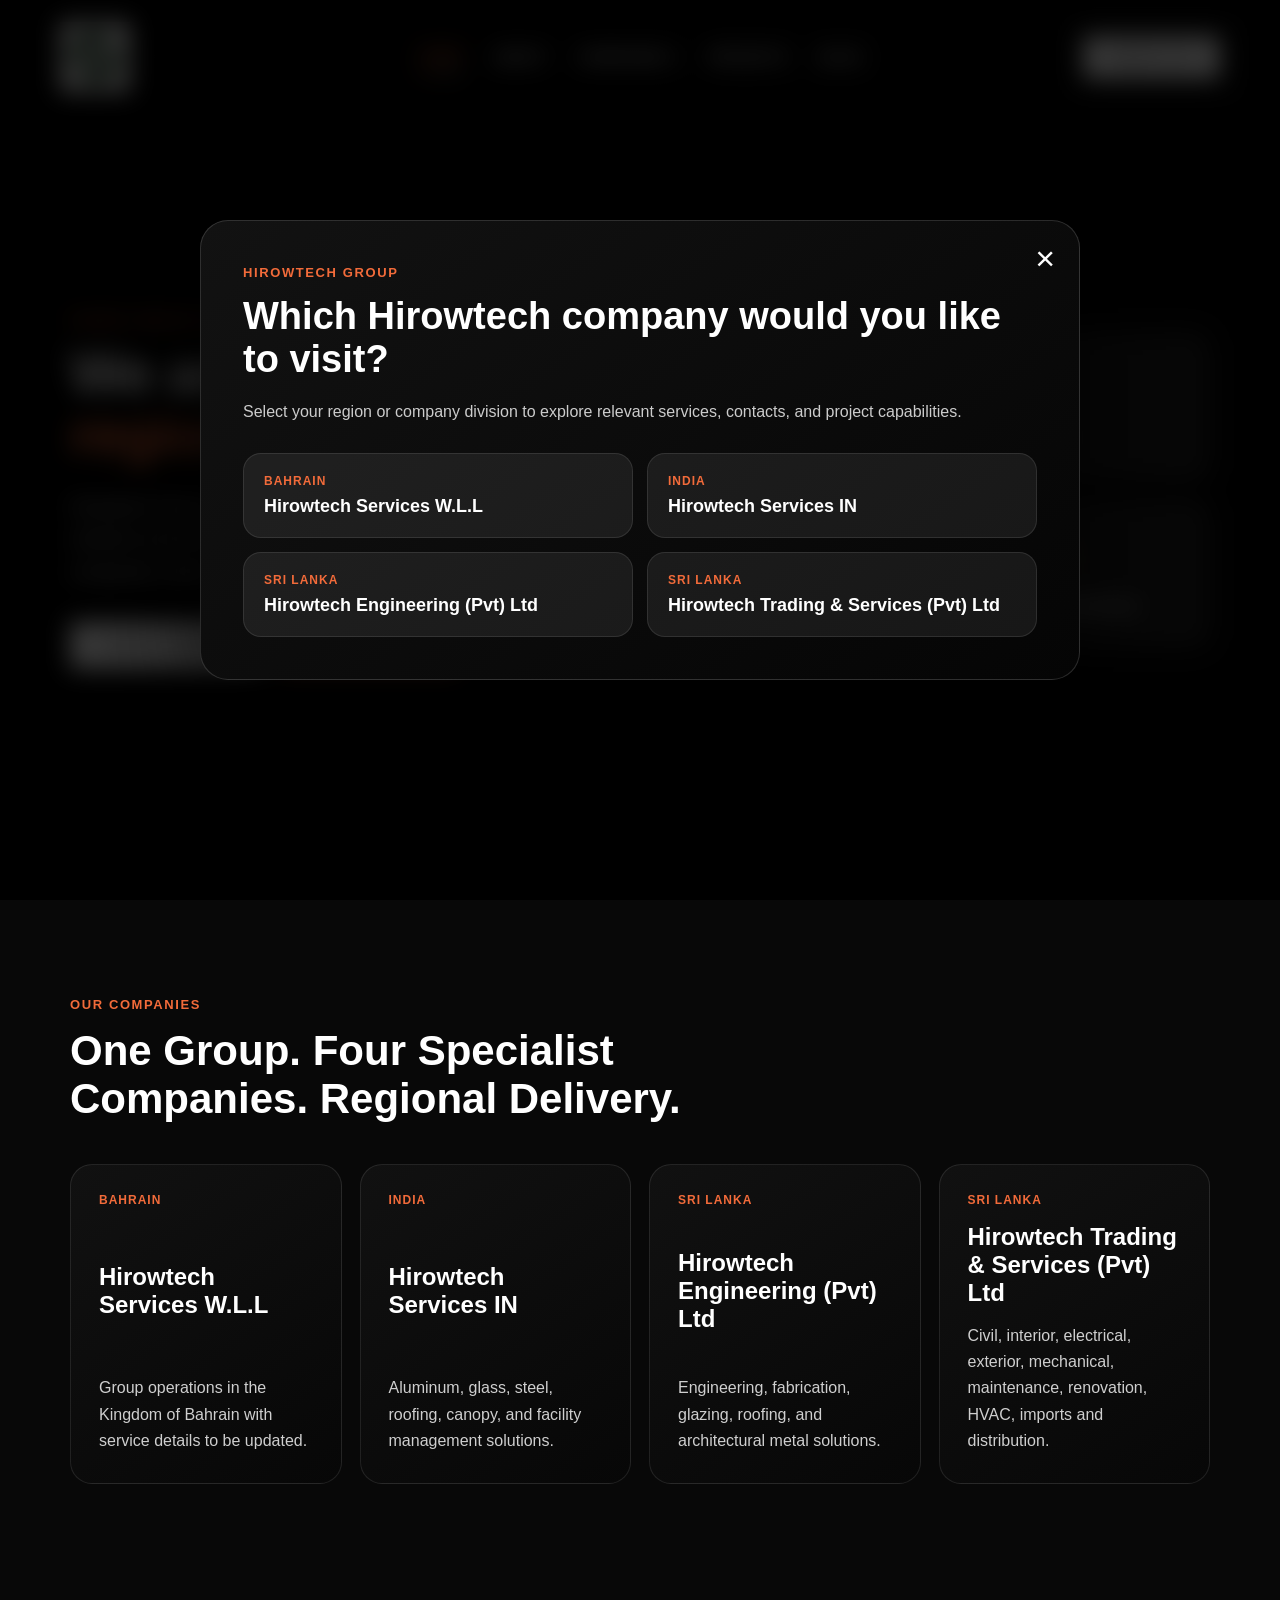
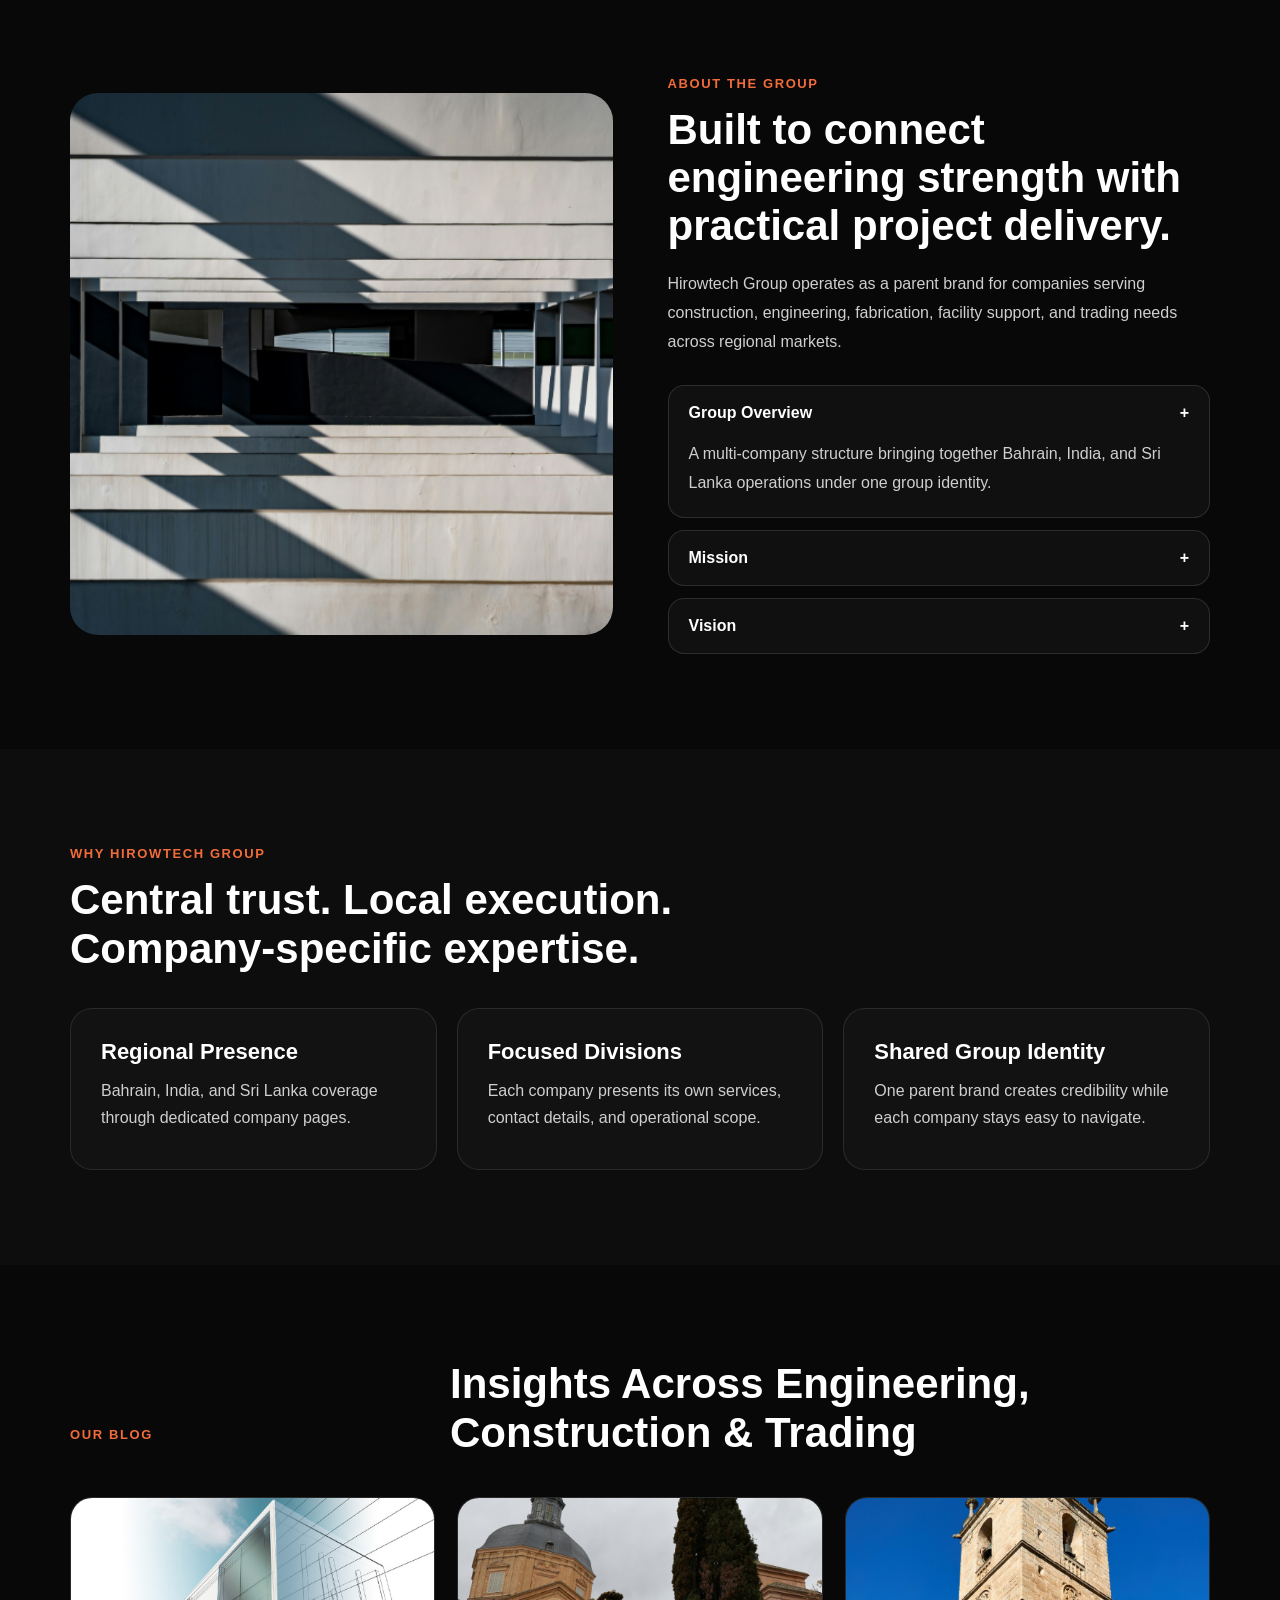
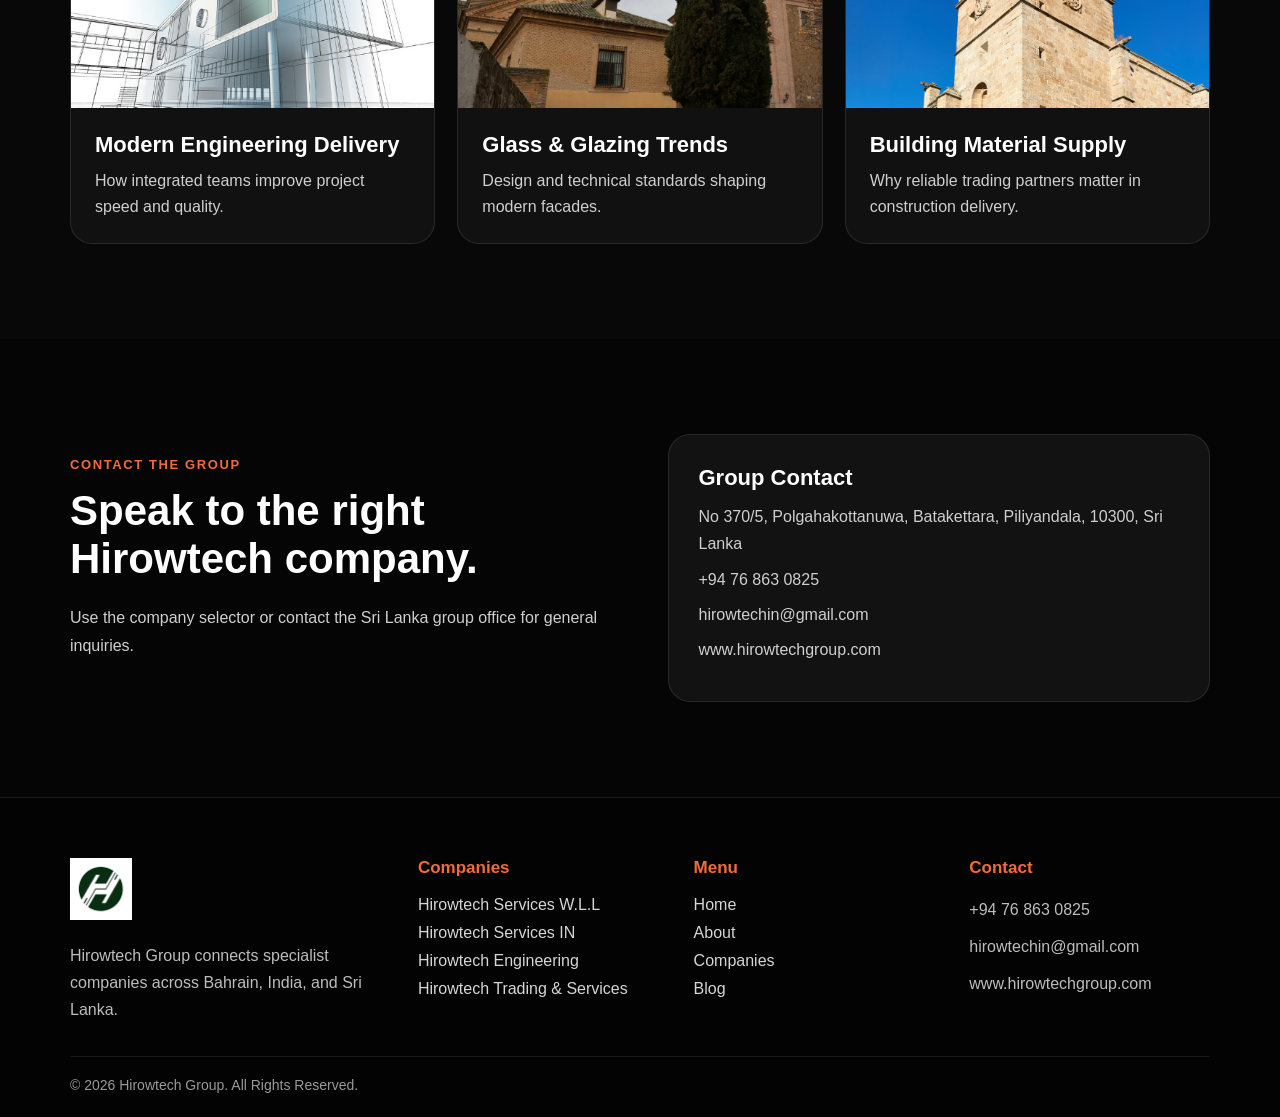
==== commit 01c06dd0: "New" ====
--- a/index.html
+++ b/index.html
@@ -1,573 +1,154 @@
-<!DOCTYPE html>
-<html lang="en">
-<head>
-  <meta charset="UTF-8" />
-  <meta name="viewport" content="width=device-width, initial-scale=1.0" />
-  <title>Hirowtech Hero Section</title>
-  <link rel="stylesheet" href="style.css" />
-</head>
-<body>
-
-  <header class="navbar">
-    <div class="nav-container">
-      <div class="logo">
-        <img src="web-logo.png" alt="Hirowtech Logo">
-      </div>
-
-      <nav class="nav-menu">
-        <a href="#" class="active">HOME</a>
-        <a href="#">ABOUT</a>
-        <a href="#">SERVICES</a>
-        <a href="#">PROJECTS</a>
-        <a href="#">BLOG</a>
-      </nav>
-
-      <div class="nav-right">
-        <a href="#contact-popup" class="contact-btn" id="openPopupBtn">CONTACT US</a>
-      </div>
-    </div>
-  </header>
-
-  <section class="hero">
-    <video autoplay muted loop playsinline class="hero-video">
-      <source src="Hero-Section-Video-BG.mp4" type="video/mp4">>
-      Your browser does not support the video tag.
-    </video>
-
-    <div class="overlay"></div>
-
-    <div class="hero-content">
-      <div class="hero-left">
-        <div class="typewriter-wrap">
-          <span class="typewriter-prefix">We expertise in</span>
-          <span class="typewriter-text" id="typewriter"></span>
-        </div>
-        <p>
-          Premier Fabrication in Aluminum, Glass, and Steel, Delivering High-Quality
-          Architectural Solutions, Structural Engineering, and Custom Roofing for Developments.
-        </p>
-
-        <div class="hero-buttons">
-          <button class="btn btn-light" id="bookCallBtn">BOOK A CALL</button>
-          <a href="#" class="btn btn-orange">OUR SERVICES</a>
-        </div>
-      </div>
-
-      <div class="hero-right">
-        <div class="stats-grid">
-          <div class="stat-box">
-            <h2>200<span>+</span></h2>
-            <p>Projects Completed</p>
-          </div>
-
-          <div class="stat-box">
-            <h2>15<span>+</span></h2>
-            <p>Cities Transformed</p>
-          </div>
-
-          <div class="stat-box">
-            <h2>15<span>+</span></h2>
-            <p>Years of Engineering Excellence</p>
-          </div>
-
-          <div class="stat-box">
-            <h2>100<span>%</span></h2>
-            <p>Grade-A Certified Materials</p>
-          </div>
-        </div>
-      </div>
-    </div>
-  </section>
-
-  <!-- Popup Modal -->
-  <div class="popup-overlay" id="popupOverlay">
-  <div class="popup-card engineering-popup">
-    <button class="close-popup" id="closePopupBtn">&times;</button>
-
-    <div class="popup-top-accent"></div>
-
-    <div class="popup-header">
-      <h3>Hirowtech Engineering (Pvt.) Ltd.</h3>
-      <p class="popup-location">Colombo, Sri Lanka</p>
-    </div>
-
-    <div class="popup-contact-grid">
-      <div class="contact-cell">
-        <span class="cell-label">PHONE</span>
-        <span class="cell-value">+94 76 863 0825</span>
-      </div>
-
-      <div class="contact-cell">
-        <span class="cell-label">EMAIL</span>
-        <span class="cell-value">hirowtechin@gmail.com</span>
-      </div>
-
-      <div class="contact-cell">
-        <span class="cell-label">WEBSITE</span>
-        <span class="cell-value">www.hirowtech.com</span>
-      </div>
-
-      <div class="contact-cell">
-        <span class="cell-label">LOCATION</span>
-        <span class="cell-value">Colombo, Sri Lanka</span>
-      </div>
-    </div>
-
-    <div class="popup-action-row">
-      <a
-        href="https://wa.me/94768630825"
-        target="_blank"
-        class="whatsapp-btn engineering-btn"
-      >
-        Message on WhatsApp
-      </a>
-    </div>
-  </div>
-</div>
-
-
-
-<section class="services-section" id="services">
-  <div class="services-container">
-    <div class="services-top">
-      <div class="services-heading-wrap">
-        <span class="section-label">OUR SERVICES</span>
-        <h2>Engineering Solutions Built with Precision, Strength & Quality</h2>
-      </div>
-
-      <a href="#" class="all-services-btn">ALL SERVICES</a>
-    </div>
-
-    <div class="services-grid">
-      <div class="service-card large-card">
-        <img src="Aluminum Works.png" alt="Aluminum Works">
-        <div class="service-content">
-          <h3>Aluminum Works</h3>
-          <p>
-            Custom aluminum fabrication for façades, partitions, doors, windows, and
-            architectural systems designed for durability, clean finishes, and modern performance.
-          </p>
-          <span>FABRICATION | INSTALLATION</span>
-        </div>
-      </div>
-
-      <div class="service-card">
-        <img src="Glass & Glazing Solutions.png" alt="Glass & Glazing Solutions">
-        <div class="service-content">
-          <h3>Glass & Glazing Solutions</h3>
-          <p>
-            High-quality glazing systems including frameless glass, curtain walls, shopfronts,
-            and custom installations for commercial and residential developments.
-          </p>
-          <span>GLAZING | ARCHITECTURAL</span>
-        </div>
-      </div>
-
-      <div class="service-card">
-        <img src="Stainless Steel Works.png" alt="Stainless Steel Works">
-        <div class="service-content">
-          <h3>Stainless Steel Works</h3>
-          <p>
-            Precision-crafted stainless steel railings, handrails, cladding, fixtures, and
-            bespoke metalwork delivering both structural reliability and refined aesthetics.
-          </p>
-          <span>STEELWORK | FINISHING</span>
-        </div>
-      </div>
-
-      <div class="service-card">
-        <img src="Steel & Iron Fabrication.png" alt="Steel & Iron Fabrication">
-        <div class="service-content">
-          <h3>Steel & Iron Fabrication</h3>
-          <p>
-            Structural steel and iron fabrication for gates, frames, supports, staircases,
-            and heavy-duty custom builds engineered for strength and long-term use.
-          </p>
-          <span>STRUCTURAL | CUSTOM BUILDS</span>
-        </div>
-      </div>
-
-      <div class="service-card">
-        <img src="Roofing & Canopy Systems.png" alt="Roofing & Canopy Systems">
-        <div class="service-content">
-          <h3>Roofing & Canopy Systems</h3>
-          <p>
-            Functional and visually strong roofing and canopy solutions tailored for industrial,
-            commercial, and residential spaces with weather-resistant performance.
-          </p>
-          <span>ROOFING | WEATHER PROTECTION</span>
-        </div>
-      </div>
-
-      <div class="service-card large-card wide-card">
-        <img src="Specialized Capabilities.png" alt="Specialized Capabilities">
-        <div class="service-content">
-          <h3>Specialized Capabilities</h3>
-          <p>
-            Advanced custom engineering solutions including unique fabrication requests,
-            multi-material integration, technical detailing, and project-specific execution support.
-          </p>
-          <span>CUSTOM ENGINEERING | TECHNICAL EXPERTISE</span>
-        </div>
-      </div>
-    </div>
-  </div>
-</section>
-<section class="about-accordion-section" id="about">
-  <div class="about-accordion-container">
-    <div class="about-accordion-left">
-      <span class="about-mini-label">ABOUT US</span>
-
-      <h2>
-        Engineering Excellence Built on Vision, Mission, and Values
-      </h2>
-
-      <p class="about-intro">
-        At Hirowtech Engineering, we combine technical precision, material expertise,
-        and dependable execution to deliver architectural and structural solutions
-        that meet the demands of modern developments. Our work is guided by a clear
-        vision, a practical mission, and values rooted in quality, integrity, and innovation.
-      </p>
-
-      <div class="about-image-wrap">
-        <img src="aboutus.png" alt="Hirowtech Engineering About Us">
-      </div>
-    </div>
-
-    <div class="about-accordion-right">
-      <div class="accordion-item active">
-        <button class="accordion-header">
-          <span>Our Vision</span>
-          <span class="accordion-icon">−</span>
-        </button>
-        <div class="accordion-content">
-          <p>
-            To be a trusted leader in aluminum, glass, stainless steel, and structural
-            engineering solutions by shaping durable, innovative, and visually refined
-            spaces that elevate the built environment in Sri Lanka and beyond.
-          </p>
-        </div>
-      </div>
-
-      <div class="accordion-item">
-        <button class="accordion-header">
-          <span>Our Mission</span>
-          <span class="accordion-icon">+</span>
-        </button>
-        <div class="accordion-content">
-          <p>
-            Our mission is to deliver reliable fabrication and engineering solutions
-            through skilled craftsmanship, certified materials, technical precision,
-            and a client-focused approach that ensures each project is completed to
-            the highest functional and aesthetic standards.
-          </p>
-        </div>
-      </div>
-
-      <div class="accordion-item">
-        <button class="accordion-header">
-          <span>Our Values</span>
-          <span class="accordion-icon">+</span>
-        </button>
-        <div class="accordion-content">
-          <p>
-            We value quality, accountability, innovation, safety, and long-term trust.
-            These principles shape how we design, fabricate, and execute every project,
-            allowing us to maintain consistency, professionalism, and engineering excellence.
-          </p>
-        </div>
-      </div>
-    </div>
-  </div>
-</section>
-
-<section class="advantage-section" id="advantage">
-  <div class="advantage-container">
-    <div class="advantage-top">
-      <div class="advantage-heading-wrap">
-        <span class="advantage-label">OUR ADVANTAGE</span>
-        <h2>The Hirowtech Advantage</h2>
-        <p class="advantage-intro">
-          Every successful engineering outcome depends on more than materials and tools.
-          It depends on planning, execution discipline, technical understanding, and the
-          ability to deliver with consistency. That is where Hirowtech stands apart.
-        </p>
-      </div>
-    </div>
-
-    <div class="advantage-grid">
-      <div class="advantage-card reveal-card">
-        <div class="advantage-number">01</div>
-        <h3>Precision in Fabrication</h3>
-        <p>
-          We approach every fabrication requirement with measured accuracy, ensuring
-          structural reliability, clean finishing, and proper fit across aluminum,
-          glass, stainless steel, and steel systems.
-        </p>
-      </div>
-
-      <div class="advantage-card reveal-card">
-        <div class="advantage-number">02</div>
-        <h3>Material-Driven Quality</h3>
-        <p>
-          We work with dependable, high-grade materials selected for performance,
-          longevity, and project suitability, helping clients achieve both visual
-          quality and engineering strength.
-        </p>
-      </div>
-
-      <div class="advantage-card reveal-card">
-        <div class="advantage-number">03</div>
-        <h3>Execution with Accountability</h3>
-        <p>
-          From first coordination to final handover, our team operates with clear
-          responsibility, disciplined workflow, and attention to timelines, details,
-          and workmanship standards.
-        </p>
-      </div>
-
-      <div class="advantage-card reveal-card">
-        <div class="advantage-number">04</div>
-        <h3>Custom Engineering Capability</h3>
-        <p>
-          We do not force projects into generic solutions. We adapt to technical
-          requirements, architectural intent, and site realities to deliver practical,
-          buildable, project-specific outcomes.
-        </p>
-      </div>
-    </div>
-
-    <div class="advantage-highlight reveal-strip">
-      <div class="highlight-line"></div>
-      <div class="highlight-content">
-        <span class="highlight-mini">ENGINEERED CONFIDENCE</span>
-        <h3>Built for projects that demand structure, finish, and long-term performance.</h3>
-      </div>
-    </div>
-  </div>
-</section>
-
-<section class="contact-section" id="contact">
-  <div class="contact-container">
-    <div class="contact-left">
-      <span class="contact-label">CONTACT</span>
-      <h2>Start Your Next Engineering Project with Confidence</h2>
-      <p class="contact-intro">
-        Whether you need aluminum fabrication, glazing solutions, stainless steel work,
-        structural steel, roofing systems, or a custom-built engineering solution, our
-        team is ready to discuss your requirements and guide the next step.
-      </p>
-
-      <div class="contact-info-grid">
-        <div class="contact-info-card">
-          <span class="info-title">PHONE</span>
-          <p>+94 76 863 0825</p>
-        </div>
-
-        <div class="contact-info-card">
-          <span class="info-title">EMAIL</span>
-          <p>hirowtechin@gmail.com</p>
-        </div>
-
-        <div class="contact-info-card">
-          <span class="info-title">LOCATION</span>
-          <p>Colombo, Sri Lanka</p>
-        </div>
-
-        <div class="contact-info-card">
-          <span class="info-title">WEBSITE</span>
-          <p>www.hirowtech.com</p>
-        </div>
-      </div>
-    </div>
-
-    <div class="contact-right">
-      <div class="contact-form-wrap">
-        <div class="form-top-line"></div>
-        <h3>Send an Inquiry</h3>
-
-        <form class="contact-form">
-          <div class="form-row">
-            <div class="form-group">
-              <label for="fullName">Full Name</label>
-              <input type="text" id="fullName" placeholder="Enter your full name">
-            </div>
-
-            <div class="form-group">
-              <label for="phoneNumber">Phone Number</label>
-              <input type="text" id="phoneNumber" placeholder="Enter your phone number">
-            </div>
-          </div>
-
-          <div class="form-row">
-            <div class="form-group">
-              <label for="emailAddress">Email Address</label>
-              <input type="email" id="emailAddress" placeholder="Enter your email address">
-            </div>
-
-            <div class="form-group">
-              <label for="serviceType">Service Type</label>
-              <select id="serviceType">
-                <option value="">Select a service</option>
-                <option>Aluminum Works</option>
-                <option>Glass & Glazing Solutions</option>
-                <option>Stainless Steel Works</option>
-                <option>Steel & Iron Fabrication</option>
-                <option>Roofing & Canopy Systems</option>
-                <option>Specialized Capabilities</option>
-              </select>
-            </div>
-          </div>
-
-          <div class="form-group full-width">
-            <label for="message">Project Details</label>
-            <textarea id="message" rows="6" placeholder="Tell us about your project requirements"></textarea>
-          </div>
-
-          <button type="button" class="contact-submit-btn">SUBMIT INQUIRY</button>
-        </form>
-      </div>
-    </div>
-  </div>
-</section>
-
-<section class="blog-section" id="blog">
-  <div class="blog-container">
-    <div class="blog-top">
-      <div class="blog-heading-wrap">
-        <span class="blog-label">OUR BLOG</span>
-        <h2>Insights, Trends & Inspiration in Engineering & Fabrication</h2>
-        <p class="blog-intro">
-          Stay updated with practical insights, project inspiration, fabrication ideas,
-          and engineering perspectives across aluminum, glass, steel, and modern build solutions.
-        </p>
-      </div>
-    </div>
-
-    <div class="blog-grid">
-      <article class="blog-card">
-        <div class="blog-image-wrap">
-          <span class="blog-date">Apr 04, 2026</span>
-          <img src="blogA.png" alt="Aluminum and façade engineering trends">
-          <span class="blog-tag">Engineering</span>
-        </div>
-        <div class="blog-content">
-          <h3>The Future of Aluminum Works in Modern Architectural Projects</h3>
-          <p>
-            Discover how aluminum fabrication continues to shape sleek, durable, and
-            high-performance architectural applications across modern developments.
-          </p>
-        </div>
-      </article>
-
-      <article class="blog-card">
-        <div class="blog-image-wrap">
-          <span class="blog-date">Apr 02, 2026</span>
-          <img src="blogB.png" alt="Glass and glazing solution inspiration">
-          <span class="blog-tag">Innovation</span>
-        </div>
-        <div class="blog-content">
-          <h3>Glass & Glazing Solutions That Balance Function and Visual Impact</h3>
-          <p>
-            Explore how quality glazing systems improve natural light, project identity,
-            and performance in commercial and residential spaces.
-          </p>
-        </div>
-      </article>
-
-      <article class="blog-card">
-        <div class="blog-image-wrap">
-          <span class="blog-date">Mar 29, 2026</span>
-          <img src="blogC.png" alt="Interior and fabrication design trends">
-          <span class="blog-tag">Fabrication</span>
-        </div>
-        <div class="blog-content">
-          <h3>Custom Steel and Stainless Steel Work for Precision-Driven Spaces</h3>
-          <p>
-            Learn how tailored steel and stainless steel fabrication contributes to
-            structural strength, cleaner finishes, and long-term design value.
-          </p>
-        </div>
-      </article>
-    </div>
-  </div>
-</section>
-
-<footer class="site-footer" id="footer">
-  <div class="footer-container">
-    <div class="footer-top">
-      <div class="footer-cta-left">
-        <h2>Let’s Build Something Exceptional.</h2>
-      </div>
-
-      <div class="footer-cta-right">
-        <p>
-          Ready to move from concept to completion? Contact Hirowtech Engineering
-          today to discuss your next aluminum, glass, steel, or structural project
-          with a team focused on precision, quality, and dependable execution.
-        </p>
-        <a href="#contact" class="footer-cta-btn">START YOUR PROJECT</a>
-      </div>
-    </div>
-
-    <div class="footer-main">
-      <div class="footer-brand">
-        <img src="file:///C:/Users/yudes/Desktop/HIROWTECH%20WEBSITE/Media%20Files/web-logo.png" alt="Hirowtech Logo" class="footer-logo">
-        <p class="footer-tagline">
-          Engineering Strength. Architectural Precision.
-        </p>
-        <p>Colombo, Sri Lanka</p>
-        <p>Email: hirowtechin@gmail.com</p>
-        <p>Call: +94 76 863 0825</p>
-        <p>Web: www.hirowtech.com</p>
-      </div>
-
-      <div class="footer-links-group">
-        <h4>Company</h4>
-        <a href="#">Home</a>
-        <a href="#about">About</a>
-        <a href="#services">Services</a>
-        <a href="#blog">Blog</a>
-        <a href="#contact">Contact</a>
-      </div>
-
-      <div class="footer-links-group">
-        <h4>Services</h4>
-        <a href="#">Aluminum Works</a>
-        <a href="#">Glass & Glazing</a>
-        <a href="#">Stainless Steel Works</a>
-        <a href="#">Steel & Iron Fabrication</a>
-        <a href="#">Roofing & Canopy Systems</a>
-      </div>
-
-      <div class="footer-newsletter">
-        <h4>Get project updates & insights.</h4>
-        <p>Enter your email to receive updates, ideas, and engineering insights from us.</p>
-
-        <form class="footer-form">
-          <input type="email" placeholder="Your email address">
-          <button type="button">SEND</button>
-        </form>
-
-        <span>No spam. Only relevant updates.</span>
-      </div>
-    </div>
-
-    <div class="footer-bottom">
-      <div class="footer-socials">
-        <span>Follow us:</span>
-        <a href="#">Facebook</a>
-        <a href="#">LinkedIn</a>
-        <a href="#">Instagram</a>
-      </div>
-
-      <div class="footer-copy">
-        <p>© 2026 Hirowtech Engineering. All Rights Reserved.</p>
-      </div>
-    </div>
-  </div>
-</footer>
-
-  <script src="script.js"></script>
-</body>
-</html>+<!DOCTYPE html>
+<html lang="en">
+<head>
+  <meta charset="UTF-8" />
+  <meta name="viewport" content="width=device-width, initial-scale=1.0" />
+  <title>Hirowtech Group | Group of Companies</title>
+  <link rel="stylesheet" href="style.css" />
+</head>
+<body>
+  <div class="company-chooser" id="companyChooser" aria-hidden="true">
+    <div class="chooser-card">
+      <button class="chooser-close" id="closeChooser" aria-label="Close company selector">&times;</button>
+      <span class="section-label">HIROWTECH GROUP</span>
+      <h2>Which Hirowtech company would you like to visit?</h2>
+      <p>Select your region or company division to explore relevant services, contacts, and project capabilities.</p>
+      <div class="chooser-grid">
+        <a href="hirowtech-services-wll.html" class="chooser-option"><span>Bahrain</span><strong>Hirowtech Services W.L.L</strong></a>
+        <a href="hirowtech-services-india.html" class="chooser-option"><span>India</span><strong>Hirowtech Services IN</strong></a>
+        <a href="hirowtech-engineering.html" class="chooser-option"><span>Sri Lanka</span><strong>Hirowtech Engineering (Pvt) Ltd</strong></a>
+        <a href="hirowtech-trading.html" class="chooser-option"><span>Sri Lanka</span><strong>Hirowtech Trading & Services (Pvt) Ltd</strong></a>
+      </div>
+    </div>
+  </div>
+
+  <header class="navbar">
+    <div class="nav-container">
+      <a href="index.html" class="logo"><img src="web-logo.png" alt="Hirowtech Group Logo"></a>
+      <nav class="nav-menu" id="navMenu">
+        <a href="index.html" class="active">HOME</a>
+        <a href="#about">ABOUT</a>
+        <div class="nav-dropdown">
+          <button class="dropdown-toggle">COMPANIES <span>▾</span></button>
+          <div class="dropdown-menu">
+            <a href="hirowtech-services-wll.html"><small>Bahrain</small>Hirowtech Services W.L.L</a>
+            <a href="hirowtech-services-india.html"><small>India</small>Hirowtech Services IN</a>
+            <a href="hirowtech-engineering.html"><small>Sri Lanka</small>Hirowtech Engineering</a>
+            <a href="hirowtech-trading.html"><small>Sri Lanka</small>Hirowtech Trading & Services</a>
+          </div>
+        </div>
+        <a href="#projects">PROJECTS</a>
+        <a href="#blog">BLOG</a>
+      </nav>
+      <div class="nav-right">
+        <button class="mobile-toggle" id="mobileToggle">☰</button>
+        <a href="#contact" class="contact-btn">CONTACT US</a>
+      </div>
+    </div>
+  </header>
+
+  <section class="hero">
+    <video autoplay muted loop playsinline class="hero-video">
+      <source src="Hero-Section-Video-BG.mp4" type="video/mp4">
+    </video>
+    <div class="overlay"></div>
+    <div class="hero-content">
+      <div class="hero-left">
+        <span class="eyebrow">Parent Website of Hirowtech Companies</span>
+        <div class="typewriter-wrap">
+          <span class="typewriter-prefix">We are a group of</span>
+          <span class="typewriter-text" id="typewriter"></span>
+        </div>
+        <p>Hirowtech Group connects engineering, trading, fabrication, and facility solutions across Bahrain, India, and Sri Lanka through four specialist companies under one trusted group identity.</p>
+        <div class="hero-buttons">
+          <button class="btn btn-light" id="openChooserBtn">CHOOSE COMPANY</button>
+          <a href="#companies" class="btn btn-orange">EXPLORE GROUP</a>
+        </div>
+      </div>
+      <div class="hero-right">
+        <div class="stats-grid">
+          <div class="stat-box"><h2>4</h2><p>Companies</p></div>
+          <div class="stat-box"><h2>3</h2><p>Countries</p></div>
+          <div class="stat-box"><h2>200<span>+</span></h2><p>Projects Completed</p></div>
+          <div class="stat-box"><h2>15<span>+</span></h2><p>Years of Experience</p></div>
+        </div>
+      </div>
+    </div>
+  </section>
+
+  <section class="services-section" id="companies">
+    <div class="services-container">
+      <div class="services-top">
+        <div class="services-heading-wrap">
+          <span class="section-label">OUR COMPANIES</span>
+          <h2>One Group. Four Specialist Companies. Regional Delivery.</h2>
+        </div>
+      </div>
+      <div class="company-grid">
+        <a class="company-card" href="hirowtech-services-wll.html"><span>Bahrain</span><h3>Hirowtech Services W.L.L</h3><p>Group operations in the Kingdom of Bahrain with service details to be updated.</p></a>
+        <a class="company-card" href="hirowtech-services-india.html"><span>India</span><h3>Hirowtech Services IN</h3><p>Aluminum, glass, steel, roofing, canopy, and facility management solutions.</p></a>
+        <a class="company-card" href="hirowtech-engineering.html"><span>Sri Lanka</span><h3>Hirowtech Engineering (Pvt) Ltd</h3><p>Engineering, fabrication, glazing, roofing, and architectural metal solutions.</p></a>
+        <a class="company-card" href="hirowtech-trading.html"><span>Sri Lanka</span><h3>Hirowtech Trading & Services (Pvt) Ltd</h3><p>Civil, interior, electrical, exterior, mechanical, maintenance, renovation, HVAC, imports and distribution.</p></a>
+      </div>
+    </div>
+  </section>
+
+  <section class="about-accordion-section" id="about">
+    <div class="about-container">
+      <div class="about-image-wrap"><img src="aboutus.png" alt="Hirowtech Group About Us"></div>
+      <div class="about-content">
+        <span class="section-label">ABOUT THE GROUP</span>
+        <h2>Built to connect engineering strength with practical project delivery.</h2>
+        <p>Hirowtech Group operates as a parent brand for companies serving construction, engineering, fabrication, facility support, and trading needs across regional markets.</p>
+        <div class="accordion">
+          <div class="accordion-item active"><button class="accordion-header">Group Overview <span>+</span></button><div class="accordion-body"><p>A multi-company structure bringing together Bahrain, India, and Sri Lanka operations under one group identity.</p></div></div>
+          <div class="accordion-item"><button class="accordion-header">Mission <span>+</span></button><div class="accordion-body"><p>To deliver reliable engineering, trading, and service solutions through quality materials, skilled execution, and responsive support.</p></div></div>
+          <div class="accordion-item"><button class="accordion-header">Vision <span>+</span></button><div class="accordion-body"><p>To become a trusted regional group known for technical reliability, service discipline, and long-term client partnerships.</p></div></div>
+        </div>
+      </div>
+    </div>
+  </section>
+
+  <section class="advantage-section" id="projects">
+    <div class="advantage-container">
+      <span class="section-label">WHY HIROWTECH GROUP</span>
+      <h2>Central trust. Local execution. Company-specific expertise.</h2>
+      <div class="advantage-grid">
+        <div><h3>Regional Presence</h3><p>Bahrain, India, and Sri Lanka coverage through dedicated company pages.</p></div>
+        <div><h3>Focused Divisions</h3><p>Each company presents its own services, contact details, and operational scope.</p></div>
+        <div><h3>Shared Group Identity</h3><p>One parent brand creates credibility while each company stays easy to navigate.</p></div>
+      </div>
+    </div>
+  </section>
+
+  <section class="blog-section" id="blog">
+    <div class="blog-container">
+      <div class="blog-top"><span class="section-label">OUR BLOG</span><h2>Insights Across Engineering, Construction & Trading</h2></div>
+      <div class="blog-grid">
+        <article class="blog-card"><img src="blogA.png" alt="Engineering blog"><div><h3>Modern Engineering Delivery</h3><p>How integrated teams improve project speed and quality.</p></div></article>
+        <article class="blog-card"><img src="blogB.png" alt="Glass and glazing blog"><div><h3>Glass & Glazing Trends</h3><p>Design and technical standards shaping modern facades.</p></div></article>
+        <article class="blog-card"><img src="blogC.png" alt="Trading blog"><div><h3>Building Material Supply</h3><p>Why reliable trading partners matter in construction delivery.</p></div></article>
+      </div>
+    </div>
+  </section>
+
+  <section class="contact-section" id="contact">
+    <div class="contact-container">
+      <div class="contact-left"><span class="section-label">CONTACT THE GROUP</span><h2>Speak to the right Hirowtech company.</h2><p>Use the company selector or contact the Sri Lanka group office for general inquiries.</p></div>
+      <div class="contact-card"><h3>Group Contact</h3><p>No 370/5, Polgahakottanuwa, Batakettara, Piliyandala, 10300, Sri Lanka</p><p>+94 76 863 0825</p><p>hirowtechin@gmail.com</p><p>www.hirowtechgroup.com</p></div>
+    </div>
+  </section>
+
+  <footer class="site-footer">
+    <div class="footer-container">
+      <div class="footer-brand"><img src="web-logo.png" alt="Hirowtech Group Logo" class="footer-logo"><p>Hirowtech Group connects specialist companies across Bahrain, India, and Sri Lanka.</p></div>
+      <div class="footer-links"><h4>Companies</h4><a href="hirowtech-services-wll.html">Hirowtech Services W.L.L</a><a href="hirowtech-services-india.html">Hirowtech Services IN</a><a href="hirowtech-engineering.html">Hirowtech Engineering</a><a href="hirowtech-trading.html">Hirowtech Trading & Services</a></div>
+      <div class="footer-links"><h4>Menu</h4><a href="index.html">Home</a><a href="#about">About</a><a href="#companies">Companies</a><a href="#blog">Blog</a></div>
+      <div class="footer-links"><h4>Contact</h4><p>+94 76 863 0825</p><p>hirowtechin@gmail.com</p><p>www.hirowtechgroup.com</p></div>
+    </div>
+    <div class="footer-bottom">© 2026 Hirowtech Group. All Rights Reserved.</div>
+  </footer>
+
+  <script src="script.js"></script>
+</body>
+</html>
--- a/style.css
+++ b/style.css
@@ -1,1934 +1 @@
-* {
-  margin: 0;
-  padding: 0;
-  box-sizing: border-box;
-  font-family: Arial, sans-serif;
-}
-
-html, body {
-  width: 100%;
-  overflow-x: hidden;
-}
-
-body {
-  background: #000;
-  color: #fff;
-}
-
-a {
-  text-decoration: none;
-  color: inherit;
-}
-
-button {
-  border: none;
-  outline: none;
-  cursor: pointer;
-}
-
-/* =========================
-   NAVBAR
-========================= */
-.navbar {
-  position: absolute;
-  top: 0;
-  left: 0;
-  width: 100%;
-  z-index: 20;
-  padding: 22px 60px;
-}
-
-.nav-container {
-  display: grid;
-  grid-template-columns: 220px 1fr 220px;
-  align-items: center;
-  width: 100%;
-}
-
-.logo {
-  display: flex;
-  align-items: center;
-  justify-content: flex-start;
-}
-
-.logo img {
-  height: 70px; /* increased logo size safely */
-  width: auto;
-  display: block;
-}
-
-.nav-menu {
-  display: flex;
-  justify-content: center;
-  align-items: center;
-  gap: 34px;
-}
-
-.nav-menu a {
-  position: relative;
-  font-size: 14px;
-  font-weight: 700;
-  color: #fff;
-  letter-spacing: 0.4px;
-  padding: 8px 0;
-  transition: color 0.3s ease, transform 0.3s ease;
-}
-
-.nav-menu a::after {
-  content: "";
-  position: absolute;
-  left: 50%;
-  bottom: -2px;
-  width: 0;
-  height: 2px;
-  background: linear-gradient(90deg, #f26b3a, #ffffff);
-  border-radius: 20px;
-  transition: width 0.35s ease, left 0.35s ease, opacity 0.35s ease;
-  opacity: 0;
-}
-
-.nav-menu a:hover {
-  color: #f26b3a;
-  transform: translateY(-2px);
-}
-
-.nav-menu a:hover::after,
-.nav-menu a.active::after {
-  width: 100%;
-  left: 0;
-  opacity: 1;
-}
-
-.nav-menu a.active {
-  color: #f26b3a;
-}
-
-.nav-right {
-  display: flex;
-  justify-content: flex-end;
-  align-items: center;
-}
-
-.contact-btn {
-  display: inline-block;
-  background: #ffffff;
-  color: #111;
-  padding: 14px 24px;
-  font-size: 13px;
-  font-weight: 700;
-  letter-spacing: 0.5px;
-  transition: all 0.3s ease;
-}
-
-.contact-btn:hover {
-  background: #f26b3a;
-  color: #fff;
-  transform: translateY(-2px);
-}
-
-/* =========================
-   HERO
-========================= */
-.hero {
-  position: relative;
-  width: 100%;
-  min-height: 100vh;
-  overflow: hidden;
-}
-
-.hero-video {
-  position: absolute;
-  top: 50%;
-  left: 50%;
-  min-width: 100%;
-  min-height: 100%;
-  object-fit: cover;
-  transform: translate(-50%, -50%);
-  z-index: 1;
-}
-
-.overlay {
-  position: absolute;
-  inset: 0;
-  background:
-    linear-gradient(to right, rgba(0,0,0,0.72), rgba(0,0,0,0.42)),
-    rgba(0,0,0,0.35);
-  z-index: 2;
-}
-
-.hero-content {
-  position: relative;
-  z-index: 3;
-  min-height: 100vh;
-  padding: 160px 60px 70px;
-  display: grid;
-  grid-template-columns: minmax(0, 760px) minmax(320px, 440px);
-  justify-content: space-between;
-  align-items: end;
-  gap: 40px;
-}
-
-.hero-left,
-.hero-right {
-  align-self: end;
-}
-
-/* =========================
-   TYPEWRITER
-========================= */
-.typewriter-wrap {
-  margin-bottom: 28px;
-  display: flex;
-  flex-direction: column;
-  gap: 10px;
-}
-
-.typewriter-prefix {
-  font-size: 20px;
-  font-weight: 600;
-  color: #d9d9d9;
-  letter-spacing: 0.5px;
-}
-
-.typewriter-text {
-  min-height: 64px;
-  font-size: 52px;
-  line-height: 1.08;
-  font-weight: 700;
-  color: #f26b3a;
-  letter-spacing: -0.6px;
-  text-shadow: 0 4px 25px rgba(0, 0, 0, 0.35);
-  display: inline-block;
-}
-
-.typewriter-text::after {
-  content: "|";
-  margin-left: 4px;
-  animation: blink 0.8s infinite;
-  color: #fff;
-}
-
-@keyframes blink {
-  0%, 50% { opacity: 1; }
-  51%, 100% { opacity: 0; }
-}
-
-/* =========================
-   LEFT CONTENT
-========================= */
-.hero-left h1 {
-  max-width: 720px;
-  font-size: 52px;
-  line-height: 1.06;
-  font-weight: 600;
-  letter-spacing: -1px;
-  margin-bottom: 20px;
-}
-
-.hero-left p {
-  max-width: 700px;
-  font-size: 22px;
-  line-height: 1.55;
-  color: #ededed;
-  margin-bottom: 30px;
-}
-
-.hero-buttons {
-  display: flex;
-  gap: 14px;
-  flex-wrap: wrap;
-}
-
-.btn {
-  display: inline-flex;
-  align-items: center;
-  justify-content: center;
-  min-width: 180px;
-  padding: 16px 28px;
-  font-size: 14px;
-  font-weight: 700;
-  letter-spacing: 0.4px;
-  transition: all 0.3s ease;
-}
-
-.btn-light {
-  background: #fff;
-  color: #111;
-}
-
-.btn-light:hover {
-  background: #e9e9e9;
-  transform: translateY(-2px);
-}
-
-.btn-orange {
-  background: #f26b3a;
-  color: #fff;
-}
-
-.btn-orange:hover {
-  background: #dc5b2b;
-  transform: translateY(-2px);
-}
-
-/* =========================
-   RIGHT STATS GRID
-========================= */
-.hero-right {
-  width: 100%;
-  display: flex;
-  justify-content: flex-end;
-}
-
-.stats-grid {
-  width: 100%;
-  max-width: 440px;
-  display: grid;
-  grid-template-columns: 1fr 1fr;
-  gap: 18px;
-}
-
-.stat-box {
-  min-height: 170px;
-  padding: 24px 22px;
-
-  /* REMOVE glass */
-  background: rgba(0, 0, 0, 0.);  /* solid dark */
-  border: 1px solid rgba(255,255,255,0.08);
-
-  backdrop-filter: none;
-  -webkit-backdrop-filter: none;
-
-  border-radius: 12px;
-
-  display: flex;
-  flex-direction: column;
-  justify-content: center;
-
-  transition: all 0.3s ease;
-}
-
-.stat-box h2 {
-  font-size: 52px;
-  line-height: 1;
-  font-weight: 600;
-  margin-bottom: 10px;
-}
-
-.stat-box h2 span {
-  font-size: 24px;
-  vertical-align: top;
-}
-
-.stat-box p {
-  font-size: 16px;
-  line-height: 1.4;
-  color: #f2f2f2;
-}
-
-/* =========================
-   POPUP
-========================= */
-.popup-overlay {
-  position: fixed;
-  inset: 0;
-  background: rgba(0, 0, 0, 0.62);
-  display: none;
-  justify-content: center;
-  align-items: center;
-  padding: 20px;
-  z-index: 999;
-}
-
-.popup-overlay.active {
-  display: flex;
-}
-
-.engineering-popup {
-  position: relative;
-  width: 100%;
-  max-width: 700px;
-  background: linear-gradient(145deg, #161616, #202020);
-  border: 1px solid rgba(242, 107, 58, 0.25);
-  border-radius: 8px;
-  padding: 34px 32px 30px;
-  box-shadow: 0 18px 50px rgba(0, 0, 0, 0.45);
-  overflow: hidden;
-}
-
-.popup-top-accent {
-  position: absolute;
-  top: 0;
-  left: 0;
-  width: 100%;
-  height: 4px;
-  background: #f26b3a;
-}
-
-.popup-header {
-  margin-bottom: 26px;
-  padding-right: 40px;
-}
-
-.popup-header h3 {
-  font-size: 40px;
-  line-height: 1.15;
-  font-weight: 700;
-  color: #ffffff;
-  margin-bottom: 10px;
-  white-space: nowrap;
-}
-
-.popup-location {
-  font-size: 19px;
-  color: #cfcfcf;
-  font-weight: 500;
-}
-
-.close-popup {
-  position: absolute;
-  top: 14px;
-  right: 18px;
-  background: transparent;
-  color: #ffffff;
-  font-size: 36px;
-  line-height: 1;
-  cursor: pointer;
-  transition: 0.25s ease;
-}
-
-.close-popup:hover {
-  color: #f26b3a;
-  transform: rotate(90deg);
-}
-
-.popup-contact-grid {
-  display: grid;
-  grid-template-columns: 1fr 1fr;
-  gap: 14px;
-  margin-bottom: 26px;
-}
-
-.contact-cell {
-  background: #111111;
-  border: 1px solid rgba(255, 255, 255, 0.08);
-  border-left: 4px solid #f26b3a;
-  padding: 18px 18px 16px;
-  min-height: 92px;
-  display: flex;
-  flex-direction: column;
-  justify-content: center;
-}
-
-.cell-label {
-  font-size: 12px;
-  font-weight: 700;
-  letter-spacing: 1.2px;
-  color: #f26b3a;
-  margin-bottom: 8px;
-}
-
-.cell-value {
-  font-size: 18px;
-  line-height: 1.45;
-  color: #f2f2f2;
-  font-weight: 600;
-  word-break: break-word;
-}
-
-.popup-action-row {
-  display: flex;
-  justify-content: flex-start;
-}
-
-.engineering-btn {
-  display: inline-flex;
-  align-items: center;
-  justify-content: center;
-  background: #f26b3a;
-  color: #ffffff;
-  padding: 15px 26px;
-  border-radius: 4px;
-  font-size: 14px;
-  font-weight: 700;
-  letter-spacing: 0.5px;
-  text-transform: uppercase;
-  transition: 0.3s ease;
-}
-
-.engineering-btn:hover {
-  background: #d95b2f;
-  transform: translateY(-2px);
-  box-shadow: 0 10px 24px rgba(242, 107, 58, 0.22);
-}
-
-/* Tablet */
-@media (max-width: 768px) {
-  .engineering-popup {
-    max-width: 95%;
-    padding: 28px 20px 24px;
-  }
-
-  .popup-header h3 {
-    font-size: 28px;
-    white-space: normal;
-  }
-
-  .popup-location {
-    font-size: 16px;
-  }
-
-  .popup-contact-grid {
-    grid-template-columns: 1fr;
-  }
-
-  .cell-value {
-    font-size: 16px;
-  }
-}
-
-/* =========================
-   RESPONSIVE
-========================= */
-@media (max-width: 1200px) {
-  .hero-content {
-    grid-template-columns: 1fr 380px;
-    gap: 28px;
-  }
-
-  .typewriter-text {
-    font-size: 42px;
-    min-height: 54px;
-  }
-
-  .hero-left h1 {
-    font-size: 44px;
-  }
-
-  .hero-left p {
-    font-size: 19px;
-  }
-}
-
-@media (max-width: 992px) {
-  .navbar {
-    padding: 20px 30px;
-  }
-
-  .nav-container {
-    grid-template-columns: 180px 1fr 180px;
-  }
-
-  .logo img {
-    height: 58px;
-  }
-
-  .nav-menu {
-    gap: 18px;
-  }
-
-  .nav-menu a {
-    font-size: 12px;
-  }
-
-  .hero-content {
-    padding: 150px 30px 50px;
-    grid-template-columns: 1fr;
-    align-items: end;
-  }
-
-  .hero-right {
-    justify-content: flex-start;
-  }
-
-  .stats-grid {
-    max-width: 100%;
-  }
-
-  .typewriter-text {
-    font-size: 40px;
-  }
-
-  .hero-left h1 {
-    font-size: 40px;
-  }
-
-  .hero-left p {
-    font-size: 18px;
-  }
-}
-
-@media (max-width: 768px) {
-  .navbar {
-    padding: 18px 20px;
-  }
-
-  .nav-container {
-    grid-template-columns: 1fr;
-    gap: 16px;
-  }
-
-  .logo,
-  .nav-right {
-    justify-content: center;
-  }
-
-  .logo img {
-    height: 56px;
-  }
-
-  .nav-menu {
-    flex-wrap: wrap;
-    gap: 14px;
-  }
-
-  .hero-content {
-    padding: 180px 20px 40px;
-  }
-
-  .typewriter-prefix {
-    font-size: 16px;
-  }
-
-  .typewriter-text {
-    font-size: 30px;
-    min-height: 42px;
-  }
-
-  .hero-left h1 {
-    font-size: 32px;
-  }
-
-  .hero-left p {
-    font-size: 16px;
-  }
-
-  .btn {
-    min-width: 160px;
-    padding: 14px 20px;
-  }
-
-  .stats-grid {
-    grid-template-columns: 1fr;
-  }
-
-  .stat-box {
-    min-height: 140px;
-  }
-
-  .stat-box h2 {
-    font-size: 42px;
-  }
-
-  .popup-card h3 {
-    font-size: 22px;
-  }
-
-  .popup-card p {
-    font-size: 15px;
-  }
-  
-}
-
-/* =========================
-   OUR SERVICES SECTION
-========================= */
-.services-section {
-  background: #f3efea;
-  padding: 90px 0 100px;
-  color: #111;
-}
-
-.services-container {
-  width: min(1400px, calc(100% - 120px));
-  margin: 0 auto;
-}
-
-.services-top {
-  display: flex;
-  justify-content: space-between;
-  align-items: flex-start;
-  gap: 30px;
-  margin-bottom: 40px;
-}
-
-.services-heading-wrap {
-  max-width: 760px;
-}
-
-.section-label {
-  display: inline-block;
-  font-size: 11px;
-  font-weight: 700;
-  letter-spacing: 1.4px;
-  color: #555;
-  margin-bottom: 10px;
-}
-
-.services-heading-wrap h2 {
-  font-size: 54px;
-  line-height: 1.08;
-  font-weight: 500;
-  letter-spacing: -1.2px;
-  color: #111;
-}
-
-.all-services-btn {
-  display: inline-flex;
-  align-items: center;
-  justify-content: center;
-  background: #111;
-  color: #fff;
-  padding: 12px 18px;
-  font-size: 11px;
-  font-weight: 700;
-  letter-spacing: 1px;
-  transition: all 0.3s ease;
-  white-space: nowrap;
-}
-
-.all-services-btn:hover {
-  background: #f26b3a;
-  color: #fff;
-  transform: translateY(-2px);
-}
-
-.services-grid {
-  display: grid;
-  grid-template-columns: repeat(12, 1fr);
-  gap: 16px;
-}
-
-.service-card {
-  grid-column: span 3;
-  background: transparent;
-  transition: transform 0.35s ease;
-}
-
-.service-card:hover {
-  transform: translateY(-4px);
-}
-
-.service-card img {
-  width: 100%;
-  height: 255px;
-  object-fit: cover;
-  display: block;
-  margin-bottom: 10px;
-}
-
-.large-card {
-  grid-column: span 6;
-}
-
-.wide-card img {
-  height: 300px;
-}
-
-.service-content h3 {
-  font-size: 29px;
-  line-height: 1.15;
-  font-weight: 500;
-  color: #111;
-  margin-bottom: 8px;
-}
-
-.service-content p {
-  font-size: 15px;
-  line-height: 1.55;
-  color: #3e3e3e;
-  margin-bottom: 8px;
-  max-width: 95%;
-}
-
-.service-content span {
-  font-size: 11px;
-  font-weight: 700;
-  letter-spacing: 0.9px;
-  color: #6a6a6a;
-  text-transform: uppercase;
-}
-
-/* =========================
-   RESPONSIVE
-========================= */
-@media (max-width: 1200px) {
-  .services-container {
-    width: min(100%, calc(100% - 60px));
-  }
-
-  .services-heading-wrap h2 {
-    font-size: 44px;
-  }
-
-  .service-card {
-    grid-column: span 6;
-  }
-
-  .large-card {
-    grid-column: span 6;
-  }
-}
-
-@media (max-width: 768px) {
-  .services-section {
-    padding: 70px 0 80px;
-  }
-
-  .services-container {
-    width: calc(100% - 30px);
-  }
-
-  .services-top {
-    flex-direction: column;
-    align-items: flex-start;
-    margin-bottom: 30px;
-  }
-
-  .services-heading-wrap h2 {
-    font-size: 32px;
-    line-height: 1.15;
-  }
-
-  .services-grid {
-    grid-template-columns: 1fr;
-  }
-
-  .service-card,
-  .large-card {
-    grid-column: auto;
-  }
-
-  .service-card img,
-  .wide-card img {
-    height: 230px;
-  }
-
-  .service-content h3 {
-    font-size: 24px;
-  }
-
-  .service-content p {
-    font-size: 14px;
-  }
-}
-
-/* =========================
-   ABOUT ACCORDION SECTION
-========================= */
-.about-accordion-section {
-  background: #f3efea;
-  padding: 90px 0 100px;
-  color: #111;
-}
-
-.about-accordion-container {
-  width: min(1400px, calc(100% - 120px));
-  margin: 0 auto;
-  display: grid;
-  grid-template-columns: 1.15fr 0.85fr;
-  gap: 60px;
-  align-items: start;
-}
-
-.about-accordion-left {
-  max-width: 760px;
-}
-
-.about-mini-label {
-  display: inline-block;
-  font-size: 11px;
-  font-weight: 700;
-  letter-spacing: 1.4px;
-  color: #555;
-  text-transform: uppercase;
-  margin-bottom: 12px;
-}
-
-.about-accordion-left h2 {
-  font-size: 56px;
-  line-height: 1.06;
-  font-weight: 500;
-  letter-spacing: -1.2px;
-  color: #111;
-  max-width: 720px;
-  margin-bottom: 18px;
-}
-
-.about-intro {
-  font-size: 15px;
-  line-height: 1.6;
-  color: #3f3f3f;
-  max-width: 540px;
-  margin-bottom: 36px;
-}
-
-.about-image-wrap {
-  width: 100%;
-}
-
-.about-image-wrap img {
-  width: 100%;
-  max-width: 760px;
-  height: 520px;
-  object-fit: cover;
-  display: block;
-}
-
-.about-accordion-right {
-  padding-top: 180px;
-}
-
-.accordion-item {
-  border-bottom: 1px solid rgba(17, 17, 17, 0.22);
-}
-
-.accordion-header {
-  width: 100%;
-  background: transparent;
-  border: none;
-  outline: none;
-  padding: 20px 0;
-  display: flex;
-  justify-content: space-between;
-  align-items: center;
-  font-size: 28px;
-  line-height: 1.3;
-  font-weight: 400;
-  color: #111;
-  cursor: pointer;
-  text-align: left;
-}
-
-.accordion-icon {
-  font-size: 30px;
-  line-height: 1;
-  color: #444;
-  margin-left: 20px;
-  flex-shrink: 0;
-}
-
-.accordion-content {
-  max-height: 0;
-  overflow: hidden;
-  transition: max-height 0.35s ease, padding-bottom 0.35s ease;
-  padding-bottom: 0;
-}
-
-.accordion-content p {
-  font-size: 15px;
-  line-height: 1.7;
-  color: #444;
-  max-width: 520px;
-  padding-right: 10px;
-}
-
-.accordion-item.active .accordion-content {
-  max-height: 220px;
-  padding-bottom: 20px;
-}
-
-.accordion-item.active .accordion-icon {
-  color: #111;
-}
-
-/* =========================
-   RESPONSIVE
-========================= */
-@media (max-width: 1200px) {
-  .about-accordion-container {
-    width: min(100%, calc(100% - 60px));
-    grid-template-columns: 1fr;
-    gap: 40px;
-  }
-
-  .about-accordion-right {
-    padding-top: 0;
-  }
-
-  .about-accordion-left h2 {
-    font-size: 44px;
-  }
-
-  .about-image-wrap img {
-    height: 420px;
-    max-width: 100%;
-  }
-}
-
-@media (max-width: 768px) {
-  .about-accordion-section {
-    padding: 70px 0 80px;
-  }
-
-  .about-accordion-container {
-    width: calc(100% - 30px);
-  }
-
-  .about-accordion-left h2 {
-    font-size: 32px;
-    line-height: 1.12;
-  }
-
-  .about-intro {
-    font-size: 14px;
-    max-width: 100%;
-  }
-
-  .about-image-wrap img {
-    height: 280px;
-  }
-
-  .accordion-header {
-    font-size: 22px;
-    padding: 18px 0;
-  }
-
-  .accordion-icon {
-    font-size: 24px;
-  }
-
-  .accordion-content p {
-    font-size: 14px;
-  }
-}
-
-/* =========================
-   THE HIROWTECH ADVANTAGE
-========================= */
-.advantage-section {
-  background: #f3efea;
-  padding: 90px 0 100px;
-  color: #111;
-  overflow: hidden;
-}
-
-.advantage-container {
-  width: min(1400px, calc(100% - 120px));
-  margin: 0 auto;
-}
-
-.advantage-top {
-  margin-bottom: 45px;
-}
-
-.advantage-heading-wrap {
-  max-width: 820px;
-}
-
-.advantage-label {
-  display: inline-block;
-  font-size: 11px;
-  font-weight: 700;
-  letter-spacing: 1.4px;
-  color: #555;
-  text-transform: uppercase;
-  margin-bottom: 12px;
-}
-
-.advantage-heading-wrap h2 {
-  font-size: 56px;
-  line-height: 1.05;
-  font-weight: 500;
-  letter-spacing: -1.2px;
-  color: #111;
-  margin-bottom: 18px;
-}
-
-.advantage-intro {
-  font-size: 16px;
-  line-height: 1.7;
-  color: #3f3f3f;
-  max-width: 760px;
-}
-
-.advantage-grid {
-  display: grid;
-  grid-template-columns: repeat(2, 1fr);
-  gap: 18px;
-  margin-bottom: 36px;
-}
-
-.advantage-card {
-  position: relative;
-  min-height: 250px;
-  background: #ebe5de;
-  border: 1px solid rgba(17, 17, 17, 0.08);
-  padding: 30px 28px 28px;
-  transition: transform 0.4s ease, box-shadow 0.4s ease, border-color 0.4s ease;
-}
-
-.advantage-card::before {
-  content: "";
-  position: absolute;
-  top: 0;
-  left: 0;
-  width: 0;
-  height: 4px;
-  background: #f26b3a;
-  transition: width 0.4s ease;
-}
-
-.advantage-card:hover {
-  transform: translateY(-8px);
-  border-color: rgba(242, 107, 58, 0.28);
-  box-shadow: 0 16px 34px rgba(0, 0, 0, 0.08);
-}
-
-.advantage-card:hover::before {
-  width: 100%;
-}
-
-.advantage-number {
-  font-size: 14px;
-  font-weight: 700;
-  letter-spacing: 1.5px;
-  color: #f26b3a;
-  margin-bottom: 20px;
-}
-
-.advantage-card h3 {
-  font-size: 32px;
-  line-height: 1.1;
-  font-weight: 500;
-  color: #111;
-  margin-bottom: 14px;
-  max-width: 420px;
-}
-
-.advantage-card p {
-  font-size: 15px;
-  line-height: 1.7;
-  color: #444;
-  max-width: 500px;
-}
-
-.advantage-highlight {
-  display: grid;
-  grid-template-columns: 80px 1fr;
-  gap: 24px;
-  align-items: start;
-  padding-top: 16px;
-}
-
-.highlight-line {
-  width: 100%;
-  height: 2px;
-  background: #f26b3a;
-  margin-top: 12px;
-}
-
-.highlight-content {
-  max-width: 920px;
-}
-
-.highlight-mini {
-  display: inline-block;
-  font-size: 11px;
-  font-weight: 700;
-  letter-spacing: 1.5px;
-  color: #666;
-  margin-bottom: 12px;
-  text-transform: uppercase;
-}
-
-.highlight-content h3 {
-  font-size: 34px;
-  line-height: 1.18;
-  font-weight: 500;
-  color: #111;
-}
-
-/* Reveal animation */
-.reveal-card,
-.reveal-strip {
-  opacity: 0;
-  transform: translateY(35px);
-  transition: opacity 0.8s ease, transform 0.8s ease;
-}
-
-.reveal-card.visible,
-.reveal-strip.visible {
-  opacity: 1;
-  transform: translateY(0);
-}
-
-.reveal-card:nth-child(1) {
-  transition-delay: 0.05s;
-}
-
-.reveal-card:nth-child(2) {
-  transition-delay: 0.15s;
-}
-
-.reveal-card:nth-child(3) {
-  transition-delay: 0.25s;
-}
-
-.reveal-card:nth-child(4) {
-  transition-delay: 0.35s;
-}
-
-.reveal-strip {
-  transition-delay: 0.2s;
-}
-
-/* Responsive */
-@media (max-width: 1200px) {
-  .advantage-container {
-    width: min(100%, calc(100% - 60px));
-  }
-
-  .advantage-heading-wrap h2 {
-    font-size: 44px;
-  }
-
-  .advantage-card h3 {
-    font-size: 28px;
-  }
-
-  .highlight-content h3 {
-    font-size: 30px;
-  }
-}
-
-@media (max-width: 768px) {
-  .advantage-section {
-    padding: 70px 0 80px;
-  }
-
-  .advantage-container {
-    width: calc(100% - 30px);
-  }
-
-  .advantage-heading-wrap h2 {
-    font-size: 32px;
-    line-height: 1.12;
-  }
-
-  .advantage-intro {
-    font-size: 14px;
-  }
-
-  .advantage-grid {
-    grid-template-columns: 1fr;
-  }
-
-  .advantage-card {
-    min-height: auto;
-    padding: 24px 20px;
-  }
-
-  .advantage-card h3 {
-    font-size: 24px;
-  }
-
-  .advantage-card p {
-    font-size: 14px;
-  }
-
-  .advantage-highlight {
-    grid-template-columns: 1fr;
-    gap: 14px;
-  }
-
-  .highlight-line {
-    width: 70px;
-  }
-
-  .highlight-content h3 {
-    font-size: 24px;
-  }
-}
-
-/* =========================
-   CONTACT SECTION
-========================= */
-.contact-section {
-  background: #f3efea;
-  padding: 90px 0 110px;
-  color: #111;
-}
-
-.contact-container {
-  width: min(1400px, calc(100% - 120px));
-  margin: 0 auto;
-  display: grid;
-  grid-template-columns: 1fr 1fr;
-  gap: 60px;
-  align-items: start;
-}
-
-.contact-left {
-  max-width: 700px;
-}
-
-.contact-label {
-  display: inline-block;
-  font-size: 11px;
-  font-weight: 700;
-  letter-spacing: 1.4px;
-  color: #555;
-  text-transform: uppercase;
-  margin-bottom: 12px;
-}
-
-.contact-left h2 {
-  font-size: 56px;
-  line-height: 1.06;
-  font-weight: 500;
-  letter-spacing: -1.2px;
-  color: #111;
-  margin-bottom: 18px;
-  max-width: 680px;
-}
-
-.contact-intro {
-  font-size: 16px;
-  line-height: 1.7;
-  color: #3f3f3f;
-  max-width: 620px;
-  margin-bottom: 34px;
-}
-
-.contact-info-grid {
-  display: grid;
-  grid-template-columns: 1fr 1fr;
-  gap: 16px;
-}
-
-.contact-info-card {
-  background: #ebe5de;
-  border: 1px solid rgba(17, 17, 17, 0.08);
-  padding: 22px 20px;
-  transition: transform 0.3s ease, border-color 0.3s ease;
-}
-
-.contact-info-card:hover {
-  transform: translateY(-4px);
-  border-color: rgba(242, 107, 58, 0.3);
-}
-
-.info-title {
-  display: inline-block;
-  font-size: 11px;
-  font-weight: 700;
-  letter-spacing: 1.3px;
-  color: #f26b3a;
-  text-transform: uppercase;
-  margin-bottom: 10px;
-}
-
-.contact-info-card p {
-  font-size: 18px;
-  line-height: 1.5;
-  color: #111;
-  word-break: break-word;
-}
-
-.contact-right {
-  width: 100%;
-}
-
-.contact-form-wrap {
-  position: relative;
-  background: #ebe5de;
-  border: 1px solid rgba(17, 17, 17, 0.08);
-  padding: 34px 30px 30px;
-}
-
-.form-top-line {
-  width: 100%;
-  height: 4px;
-  background: #f26b3a;
-  margin-bottom: 24px;
-}
-
-.contact-form-wrap h3 {
-  font-size: 34px;
-  line-height: 1.12;
-  font-weight: 500;
-  color: #111;
-  margin-bottom: 24px;
-}
-
-.contact-form {
-  display: flex;
-  flex-direction: column;
-  gap: 18px;
-}
-
-.form-row {
-  display: grid;
-  grid-template-columns: 1fr 1fr;
-  gap: 18px;
-}
-
-.form-group {
-  display: flex;
-  flex-direction: column;
-}
-
-.form-group label {
-  font-size: 12px;
-  font-weight: 700;
-  letter-spacing: 1px;
-  color: #444;
-  text-transform: uppercase;
-  margin-bottom: 8px;
-}
-
-.form-group input,
-.form-group select,
-.form-group textarea {
-  width: 100%;
-  background: #f7f3ee;
-  border: 1px solid rgba(17, 17, 17, 0.12);
-  padding: 14px 14px;
-  font-size: 15px;
-  color: #111;
-  outline: none;
-  transition: border-color 0.3s ease, background 0.3s ease;
-}
-
-.form-group input:focus,
-.form-group select:focus,
-.form-group textarea:focus {
-  border-color: #f26b3a;
-  background: #fff;
-}
-
-.form-group textarea {
-  resize: vertical;
-  min-height: 140px;
-}
-
-.full-width {
-  width: 100%;
-}
-
-.contact-submit-btn {
-  align-self: flex-start;
-  background: #111;
-  color: #fff;
-  border: none;
-  padding: 15px 24px;
-  font-size: 13px;
-  font-weight: 700;
-  letter-spacing: 1px;
-  cursor: pointer;
-  transition: all 0.3s ease;
-}
-
-.contact-submit-btn:hover {
-  background: #f26b3a;
-  transform: translateY(-2px);
-}
-
-/* =========================
-   RESPONSIVE
-========================= */
-@media (max-width: 1200px) {
-  .contact-container {
-    width: min(100%, calc(100% - 60px));
-    grid-template-columns: 1fr;
-    gap: 40px;
-  }
-
-  .contact-left h2 {
-    font-size: 44px;
-  }
-}
-
-@media (max-width: 768px) {
-  .contact-section {
-    padding: 70px 0 80px;
-  }
-
-  .contact-container {
-    width: calc(100% - 30px);
-  }
-
-  .contact-left h2 {
-    font-size: 32px;
-    line-height: 1.12;
-  }
-
-  .contact-intro {
-    font-size: 14px;
-  }
-
-  .contact-info-grid {
-    grid-template-columns: 1fr;
-  }
-
-  .contact-form-wrap {
-    padding: 26px 20px 22px;
-  }
-
-  .contact-form-wrap h3 {
-    font-size: 26px;
-  }
-
-  .form-row {
-    grid-template-columns: 1fr;
-  }
-
-  .contact-info-card p {
-    font-size: 16px;
-  }
-}
-
-/* =========================
-   BLOG SECTION
-========================= */
-.blog-section {
-  background: #f3efea;
-  padding: 90px 0 100px;
-  color: #111;
-}
-
-.blog-container {
-  width: min(1400px, calc(100% - 120px));
-  margin: 0 auto;
-}
-
-.blog-top {
-  margin-bottom: 36px;
-}
-
-.blog-heading-wrap {
-  max-width: 760px;
-}
-
-.blog-label {
-  display: inline-block;
-  font-size: 11px;
-  font-weight: 700;
-  letter-spacing: 1.4px;
-  color: #555;
-  text-transform: uppercase;
-  margin-bottom: 12px;
-}
-
-.blog-heading-wrap h2 {
-  font-size: 56px;
-  line-height: 1.06;
-  font-weight: 500;
-  letter-spacing: -1.2px;
-  color: #111;
-  margin-bottom: 18px;
-  max-width: 720px;
-}
-
-.blog-intro {
-  font-size: 15px;
-  line-height: 1.65;
-  color: #3f3f3f;
-  max-width: 560px;
-}
-
-.blog-grid {
-  display: grid;
-  grid-template-columns: repeat(3, 1fr);
-  gap: 18px;
-}
-
-.blog-card {
-  transition: transform 0.35s ease;
-}
-
-.blog-card:hover {
-  transform: translateY(-6px);
-}
-
-.blog-image-wrap {
-  position: relative;
-  overflow: hidden;
-  margin-bottom: 14px;
-}
-
-.blog-image-wrap img {
-  width: 100%;
-  height: 430px;
-  object-fit: cover;
-  display: block;
-  transition: transform 0.45s ease;
-}
-
-.blog-card:hover .blog-image-wrap img {
-  transform: scale(1.04);
-}
-
-.blog-date {
-  position: absolute;
-  top: 0;
-  left: 0;
-  background: #111;
-  color: #fff;
-  font-size: 11px;
-  font-weight: 700;
-  letter-spacing: 0.4px;
-  padding: 8px 10px;
-  z-index: 2;
-}
-
-.blog-tag {
-  position: absolute;
-  right: 0;
-  bottom: 0;
-  background: #111;
-  color: #fff;
-  font-size: 11px;
-  font-weight: 700;
-  letter-spacing: 0.4px;
-  padding: 8px 10px;
-  z-index: 2;
-}
-
-.blog-content h3 {
-  font-size: 30px;
-  line-height: 1.14;
-  font-weight: 500;
-  color: #111;
-  margin-bottom: 10px;
-}
-
-.blog-content p {
-  font-size: 15px;
-  line-height: 1.6;
-  color: #444;
-  max-width: 95%;
-}
-
-/* =========================
-   RESPONSIVE
-========================= */
-@media (max-width: 1200px) {
-  .blog-container {
-    width: min(100%, calc(100% - 60px));
-  }
-
-  .blog-heading-wrap h2 {
-    font-size: 44px;
-  }
-
-  .blog-content h3 {
-    font-size: 24px;
-  }
-
-  .blog-image-wrap img {
-    height: 360px;
-  }
-}
-
-@media (max-width: 768px) {
-  .blog-section {
-    padding: 70px 0 80px;
-  }
-
-  .blog-container {
-    width: calc(100% - 30px);
-  }
-
-  .blog-heading-wrap h2 {
-    font-size: 32px;
-    line-height: 1.12;
-  }
-
-  .blog-intro {
-    font-size: 14px;
-    max-width: 100%;
-  }
-
-  .blog-grid {
-    grid-template-columns: 1fr;
-  }
-
-  .blog-image-wrap img {
-    height: 300px;
-  }
-
-  .blog-content h3 {
-    font-size: 24px;
-  }
-
-  .blog-content p {
-    font-size: 14px;
-  }
-}
-
-/* =========================
-   FOOTER SECTION
-========================= */
-.site-footer {
-  background: #050505;
-  color: #f5f5f5;
-  padding: 90px 0 35px;
-}
-
-.footer-container {
-  width: min(1400px, calc(100% - 120px));
-  margin: 0 auto;
-}
-
-.footer-top {
-  display: grid;
-  grid-template-columns: 1.1fr 0.9fr;
-  gap: 60px;
-  align-items: start;
-  padding-bottom: 40px;
-  border-bottom: 1px solid rgba(255, 255, 255, 0.12);
-}
-
-.footer-cta-left h2 {
-  font-size: 64px;
-  line-height: 1.02;
-  font-weight: 500;
-  letter-spacing: -1.6px;
-  color: #fff;
-}
-
-.footer-cta-right {
-  max-width: 500px;
-  justify-self: end;
-}
-
-.footer-cta-right p {
-  font-size: 16px;
-  line-height: 1.65;
-  color: rgba(255, 255, 255, 0.8);
-  margin-bottom: 20px;
-}
-
-.footer-cta-btn {
-  display: inline-flex;
-  align-items: center;
-  justify-content: center;
-  background: #fff;
-  color: #111;
-  padding: 14px 20px;
-  font-size: 12px;
-  font-weight: 700;
-  letter-spacing: 0.9px;
-  transition: all 0.3s ease;
-}
-
-.footer-cta-btn:hover {
-  background: #f26b3a;
-  color: #fff;
-  transform: translateY(-2px);
-}
-
-.footer-main {
-  display: grid;
-  grid-template-columns: 1.2fr 0.7fr 0.9fr 1fr;
-  gap: 40px;
-  padding: 36px 0 34px;
-  border-bottom: 1px solid rgba(255, 255, 255, 0.12);
-}
-
-.footer-brand {
-  max-width: 360px;
-}
-
-.footer-logo {
-  width: auto;
-  height: 54px;
-  margin-bottom: 14px;
-  display: block;
-}
-
-.footer-tagline {
-  font-size: 14px;
-  line-height: 1.6;
-  color: #f26b3a;
-  margin-bottom: 16px;
-}
-
-.footer-brand p {
-  font-size: 14px;
-  line-height: 1.75;
-  color: rgba(255, 255, 255, 0.76);
-}
-
-.footer-links-group h4,
-.footer-newsletter h4 {
-  font-size: 24px;
-  line-height: 1.2;
-  font-weight: 500;
-  color: #fff;
-  margin-bottom: 16px;
-}
-
-.footer-links-group {
-  display: flex;
-  flex-direction: column;
-  gap: 10px;
-}
-
-.footer-links-group a {
-  font-size: 14px;
-  line-height: 1.6;
-  color: rgba(255, 255, 255, 0.76);
-  transition: color 0.3s ease, transform 0.3s ease;
-}
-
-.footer-links-group a:hover {
-  color: #f26b3a;
-  transform: translateX(3px);
-}
-
-.footer-newsletter p {
-  font-size: 14px;
-  line-height: 1.65;
-  color: rgba(255, 255, 255, 0.76);
-  margin-bottom: 16px;
-  max-width: 320px;
-}
-
-.footer-form {
-  display: flex;
-  align-items: stretch;
-  gap: 0;
-  margin-bottom: 12px;
-  max-width: 340px;
-}
-
-.footer-form input {
-  flex: 1;
-  background: transparent;
-  border: 1px solid rgba(255, 255, 255, 0.16);
-  border-right: none;
-  color: #fff;
-  font-size: 14px;
-  padding: 13px 14px;
-  outline: none;
-}
-
-.footer-form input::placeholder {
-  color: rgba(255, 255, 255, 0.4);
-}
-
-.footer-form input:focus {
-  border-color: #f26b3a;
-}
-
-.footer-form button {
-  background: #fff;
-  color: #111;
-  border: none;
-  padding: 0 18px;
-  font-size: 11px;
-  font-weight: 700;
-  letter-spacing: 0.8px;
-  cursor: pointer;
-  transition: all 0.3s ease;
-}
-
-.footer-form button:hover {
-  background: #f26b3a;
-  color: #fff;
-}
-
-.footer-newsletter span {
-  font-size: 12px;
-  line-height: 1.5;
-  color: rgba(255, 255, 255, 0.55);
-}
-
-.footer-bottom {
-  display: flex;
-  justify-content: space-between;
-  align-items: center;
-  gap: 20px;
-  padding-top: 26px;
-}
-
-.footer-socials {
-  display: flex;
-  align-items: center;
-  flex-wrap: wrap;
-  gap: 16px;
-}
-
-.footer-socials span,
-.footer-socials a,
-.footer-copy p {
-  font-size: 13px;
-  line-height: 1.6;
-  color: rgba(255, 255, 255, 0.72);
-}
-
-.footer-socials a {
-  transition: color 0.3s ease;
-}
-
-.footer-socials a:hover {
-  color: #f26b3a;
-}
-
-/* =========================
-   RESPONSIVE
-========================= */
-@media (max-width: 1200px) {
-  .footer-container {
-    width: min(100%, calc(100% - 60px));
-  }
-
-  .footer-top {
-    grid-template-columns: 1fr;
-    gap: 24px;
-  }
-
-  .footer-cta-left h2 {
-    font-size: 48px;
-  }
-
-  .footer-cta-right {
-    justify-self: start;
-  }
-
-  .footer-main {
-    grid-template-columns: 1fr 1fr;
-    gap: 30px;
-  }
-}
-
-@media (max-width: 768px) {
-  .site-footer {
-    padding: 70px 0 28px;
-  }
-
-  .footer-container {
-    width: calc(100% - 30px);
-  }
-
-  .footer-cta-left h2 {
-    font-size: 34px;
-    line-height: 1.1;
-  }
-
-  .footer-cta-right p {
-    font-size: 14px;
-  }
-
-  .footer-main {
-    grid-template-columns: 1fr;
-    gap: 26px;
-  }
-
-  .footer-links-group h4,
-  .footer-newsletter h4 {
-    font-size: 22px;
-  }
-
-  .footer-form {
-    max-width: 100%;
-  }
-
-  .footer-bottom {
-    flex-direction: column;
-    align-items: flex-start;
-  }
-}+*{margin:0;padding:0;box-sizing:border-box;font-family:Arial,sans-serif}html,body{width:100%;overflow-x:hidden;scroll-behavior:smooth}body{background:#050505;color:#fff}a{text-decoration:none;color:inherit}button{border:0;outline:0;cursor:pointer;background:none;color:inherit}.navbar{position:absolute;top:0;left:0;width:100%;z-index:40;padding:22px 60px}.nav-container{display:grid;grid-template-columns:220px 1fr 220px;align-items:center;width:100%}.logo{display:flex;align-items:center}.logo img{height:70px;width:auto;display:block}.nav-menu{display:flex;justify-content:center;align-items:center;gap:32px}.nav-menu>a,.dropdown-toggle{position:relative;font-size:14px;font-weight:700;color:#fff;letter-spacing:.4px;padding:8px 0;transition:.3s}.nav-menu>a:after,.dropdown-toggle:after{content:"";position:absolute;left:50%;bottom:-2px;width:0;height:2px;background:linear-gradient(90deg,#f26b3a,#fff);border-radius:20px;transition:.35s;opacity:0}.nav-menu>a:hover,.nav-menu>a.active,.dropdown-toggle:hover,.dropdown-toggle.active{color:#f26b3a;transform:translateY(-2px)}.nav-menu>a:hover:after,.nav-menu>a.active:after,.dropdown-toggle:hover:after,.dropdown-toggle.active:after{width:100%;left:0;opacity:1}.nav-right{display:flex;justify-content:flex-end;align-items:center;gap:14px}.contact-btn{display:inline-block;background:#fff;color:#111;padding:14px 24px;font-size:13px;font-weight:700;letter-spacing:.5px;transition:.3s}.contact-btn:hover{background:#f26b3a;color:#fff;transform:translateY(-2px)}.mobile-toggle{display:none;font-size:26px}.nav-dropdown{position:relative}.dropdown-menu{position:absolute;top:38px;left:50%;transform:translateX(-50%) translateY(10px);width:290px;background:rgba(10,10,10,.94);border:1px solid rgba(255,255,255,.14);box-shadow:0 25px 80px rgba(0,0,0,.45);padding:14px;border-radius:18px;display:grid;gap:8px;opacity:0;visibility:hidden;transition:.28s;backdrop-filter:blur(18px)}.nav-dropdown:hover .dropdown-menu{opacity:1;visibility:visible;transform:translateX(-50%) translateY(0)}.dropdown-menu a{display:grid;gap:3px;padding:13px 14px;border-radius:12px;font-size:14px;font-weight:800;color:#fff;transition:.25s}.dropdown-menu a small{color:#f26b3a;text-transform:uppercase;letter-spacing:1px;font-size:10px}.dropdown-menu a:hover{background:rgba(242,107,58,.18);transform:translateX(3px)}.hero,.company-hero{position:relative;min-height:100vh;width:100%;display:flex;align-items:center;overflow:hidden}.hero-video{position:absolute;inset:0;width:100%;height:100%;object-fit:cover;z-index:0}.overlay{position:absolute;inset:0;background:linear-gradient(90deg,rgba(0,0,0,.86),rgba(0,0,0,.55),rgba(0,0,0,.2));z-index:1}.hero-content{position:relative;z-index:2;width:100%;padding:150px 70px 70px;display:grid;grid-template-columns:1.05fr .95fr;align-items:center;gap:50px}.eyebrow,.section-label{display:inline-block;color:#f26b3a;font-size:13px;font-weight:900;letter-spacing:1.6px;text-transform:uppercase;margin-bottom:15px}.typewriter-wrap{font-size:58px;line-height:1.05;font-weight:900;letter-spacing:-1.5px;max-width:780px}.typewriter-prefix{display:block;color:#fff}.typewriter-text{color:#f26b3a}.hero-left p,.company-hero-content p{font-size:18px;line-height:1.8;color:#ddd;max-width:720px;margin:26px 0 34px}.hero-buttons{display:flex;gap:16px;flex-wrap:wrap}.btn{display:inline-flex;align-items:center;justify-content:center;padding:16px 28px;font-size:13px;font-weight:900;letter-spacing:.8px;transition:.3s}.btn-light{background:#fff;color:#111}.btn-orange{background:#f26b3a;color:#fff}.btn:hover{transform:translateY(-3px);box-shadow:0 18px 35px rgba(0,0,0,.28)}.stats-grid{display:grid;grid-template-columns:repeat(2,1fr);gap:18px}.stat-box{padding:32px 24px;background:rgba(255,255,255,.1);border:1px solid rgba(255,255,255,.14);backdrop-filter:blur(14px);border-radius:18px}.stat-box h2{font-size:48px;color:#fff}.stat-box h2 span{color:#f26b3a}.stat-box p{margin-top:10px;color:#ddd;font-weight:700}.services-section,.about-accordion-section,.advantage-section,.blog-section,.contact-section,.company-about{padding:95px 70px;background:#080808}.services-container,.about-container,.advantage-container,.blog-container,.contact-container,.company-about-grid{max-width:1180px;margin:0 auto}.services-top,.blog-top{display:flex;justify-content:space-between;align-items:flex-end;gap:30px;margin-bottom:40px}.services-heading-wrap h2,.about-content h2,.advantage-container h2,.blog-top h2,.contact-left h2,.company-about h2{font-size:42px;line-height:1.15;max-width:760px}.company-grid{display:grid;grid-template-columns:repeat(4,1fr);gap:18px}.company-card{min-height:270px;padding:28px;background:linear-gradient(145deg,#111,#070707);border:1px solid rgba(255,255,255,.1);border-radius:22px;transition:.3s;display:flex;flex-direction:column;justify-content:space-between}.company-card:hover{transform:translateY(-8px);border-color:#f26b3a}.company-card span{color:#f26b3a;font-weight:900;text-transform:uppercase;font-size:12px;letter-spacing:1px}.company-card h3{font-size:24px;margin:16px 0;color:#fff}.company-card p{color:#cfcfcf;line-height:1.65}.about-container,.contact-container,.company-about-grid{display:grid;grid-template-columns:1fr 1fr;gap:55px;align-items:center}.about-image-wrap img{width:100%;border-radius:28px;display:block}.about-content p,.contact-left p,.company-about p{color:#cfcfcf;line-height:1.8;margin:20px 0}.accordion{margin-top:28px;display:grid;gap:12px}.accordion-item{border:1px solid rgba(255,255,255,.12);border-radius:16px;overflow:hidden;background:#101010}.accordion-header{width:100%;display:flex;justify-content:space-between;padding:18px 20px;font-weight:900;font-size:16px}.accordion-body{max-height:0;overflow:hidden;transition:max-height .35s ease}.accordion-body p{padding:0 20px 20px;margin:0}.accordion-item.active .accordion-body{max-height:160px}.advantage-section{background:#0d0d0d}.advantage-grid{display:grid;grid-template-columns:repeat(3,1fr);gap:20px;margin-top:35px}.advantage-grid>div,.service-mini-card,.contact-card{padding:30px;background:#121212;border:1px solid rgba(255,255,255,.1);border-radius:22px}.advantage-grid h3,.service-mini-card h3,.contact-card h3{font-size:22px;margin-bottom:12px}.advantage-grid p,.service-mini-card p,.contact-card p{color:#cfcfcf;line-height:1.7;margin:8px 0}.blog-grid{display:grid;grid-template-columns:repeat(3,1fr);gap:22px}.blog-card{background:#111;border:1px solid rgba(255,255,255,.1);border-radius:22px;overflow:hidden}.blog-card img{width:100%;height:210px;object-fit:cover;display:block}.blog-card div{padding:24px}.blog-card h3{font-size:22px;margin-bottom:10px}.blog-card p{color:#cfcfcf;line-height:1.6}.contact-section{background:#050505}.company-hero-content{position:relative;z-index:2;padding:170px 70px 90px;max-width:980px}.company-hero-content h1{font-size:68px;line-height:1.02;letter-spacing:-2px}.service-mini-grid{display:grid;grid-template-columns:repeat(4,1fr);gap:18px}.site-footer{background:#030303;border-top:1px solid rgba(255,255,255,.09);padding:60px 70px 24px}.footer-container{max-width:1180px;margin:0 auto;display:grid;grid-template-columns:1.3fr 1fr 1fr 1fr;gap:35px}.footer-logo{height:62px;margin-bottom:18px}.footer-brand p,.footer-links p{color:#bdbdbd;line-height:1.7}.footer-links{display:grid;gap:10px;align-content:start}.footer-links h4{font-size:17px;margin-bottom:8px;color:#f26b3a}.footer-links a{color:#d6d6d6;transition:.2s}.footer-links a:hover{color:#f26b3a}.footer-bottom{max-width:1180px;margin:32px auto 0;padding-top:20px;border-top:1px solid rgba(255,255,255,.08);color:#999;font-size:14px}.company-chooser{position:fixed;inset:0;background:rgba(0,0,0,.78);z-index:100;display:flex;align-items:center;justify-content:center;padding:24px;opacity:0;visibility:hidden;transition:.25s;backdrop-filter:blur(12px)}.company-chooser.active{opacity:1;visibility:visible}.chooser-card{position:relative;max-width:880px;width:100%;background:linear-gradient(145deg,#121212,#050505);border:1px solid rgba(255,255,255,.15);border-radius:28px;padding:42px;box-shadow:0 30px 100px rgba(0,0,0,.55)}.chooser-close{position:absolute;right:24px;top:18px;font-size:34px;color:#fff}.chooser-card h2{font-size:38px;line-height:1.15}.chooser-card p{color:#ccc;line-height:1.7;margin:16px 0 28px}.chooser-grid{display:grid;grid-template-columns:repeat(2,1fr);gap:14px}.chooser-option{padding:20px;border-radius:18px;background:rgba(255,255,255,.07);border:1px solid rgba(255,255,255,.1);display:grid;gap:8px;transition:.25s}.chooser-option:hover{background:rgba(242,107,58,.18);border-color:#f26b3a;transform:translateY(-3px)}.chooser-option span{color:#f26b3a;font-size:12px;font-weight:900;text-transform:uppercase;letter-spacing:1px}.chooser-option strong{font-size:18px}.service-mini-card{min-height:170px}@media(max-width:1020px){.navbar{padding:18px 24px}.nav-container{grid-template-columns:1fr auto}.nav-menu{position:absolute;top:92px;right:24px;left:24px;background:rgba(0,0,0,.95);border:1px solid rgba(255,255,255,.12);padding:22px;border-radius:20px;display:none;flex-direction:column;align-items:flex-start}.nav-menu.active{display:flex}.mobile-toggle{display:block}.contact-btn{display:none}.dropdown-menu{position:static;transform:none;width:100%;opacity:1;visibility:visible;margin-top:10px}.nav-dropdown:hover .dropdown-menu{transform:none}.hero-content,.about-container,.contact-container,.company-about-grid{grid-template-columns:1fr}.typewriter-wrap,.company-hero-content h1{font-size:44px}.company-grid,.service-mini-grid{grid-template-columns:repeat(2,1fr)}.blog-grid,.advantage-grid,.footer-container{grid-template-columns:1fr 1fr}}@media(max-width:640px){.logo img{height:55px}.hero-content,.company-hero-content,.services-section,.about-accordion-section,.advantage-section,.blog-section,.contact-section,.company-about,.site-footer{padding-left:22px;padding-right:22px}.hero-content{padding-top:130px}.stats-grid,.company-grid,.service-mini-grid,.blog-grid,.advantage-grid,.footer-container,.chooser-grid{grid-template-columns:1fr}.typewriter-wrap,.company-hero-content h1{font-size:36px}.services-heading-wrap h2,.about-content h2,.advantage-container h2,.blog-top h2,.contact-left h2,.company-about h2,.chooser-card h2{font-size:30px}.services-top,.blog-top{display:block}.chooser-card{padding:30px 22px}.hero-left p,.company-hero-content p{font-size:16px}}
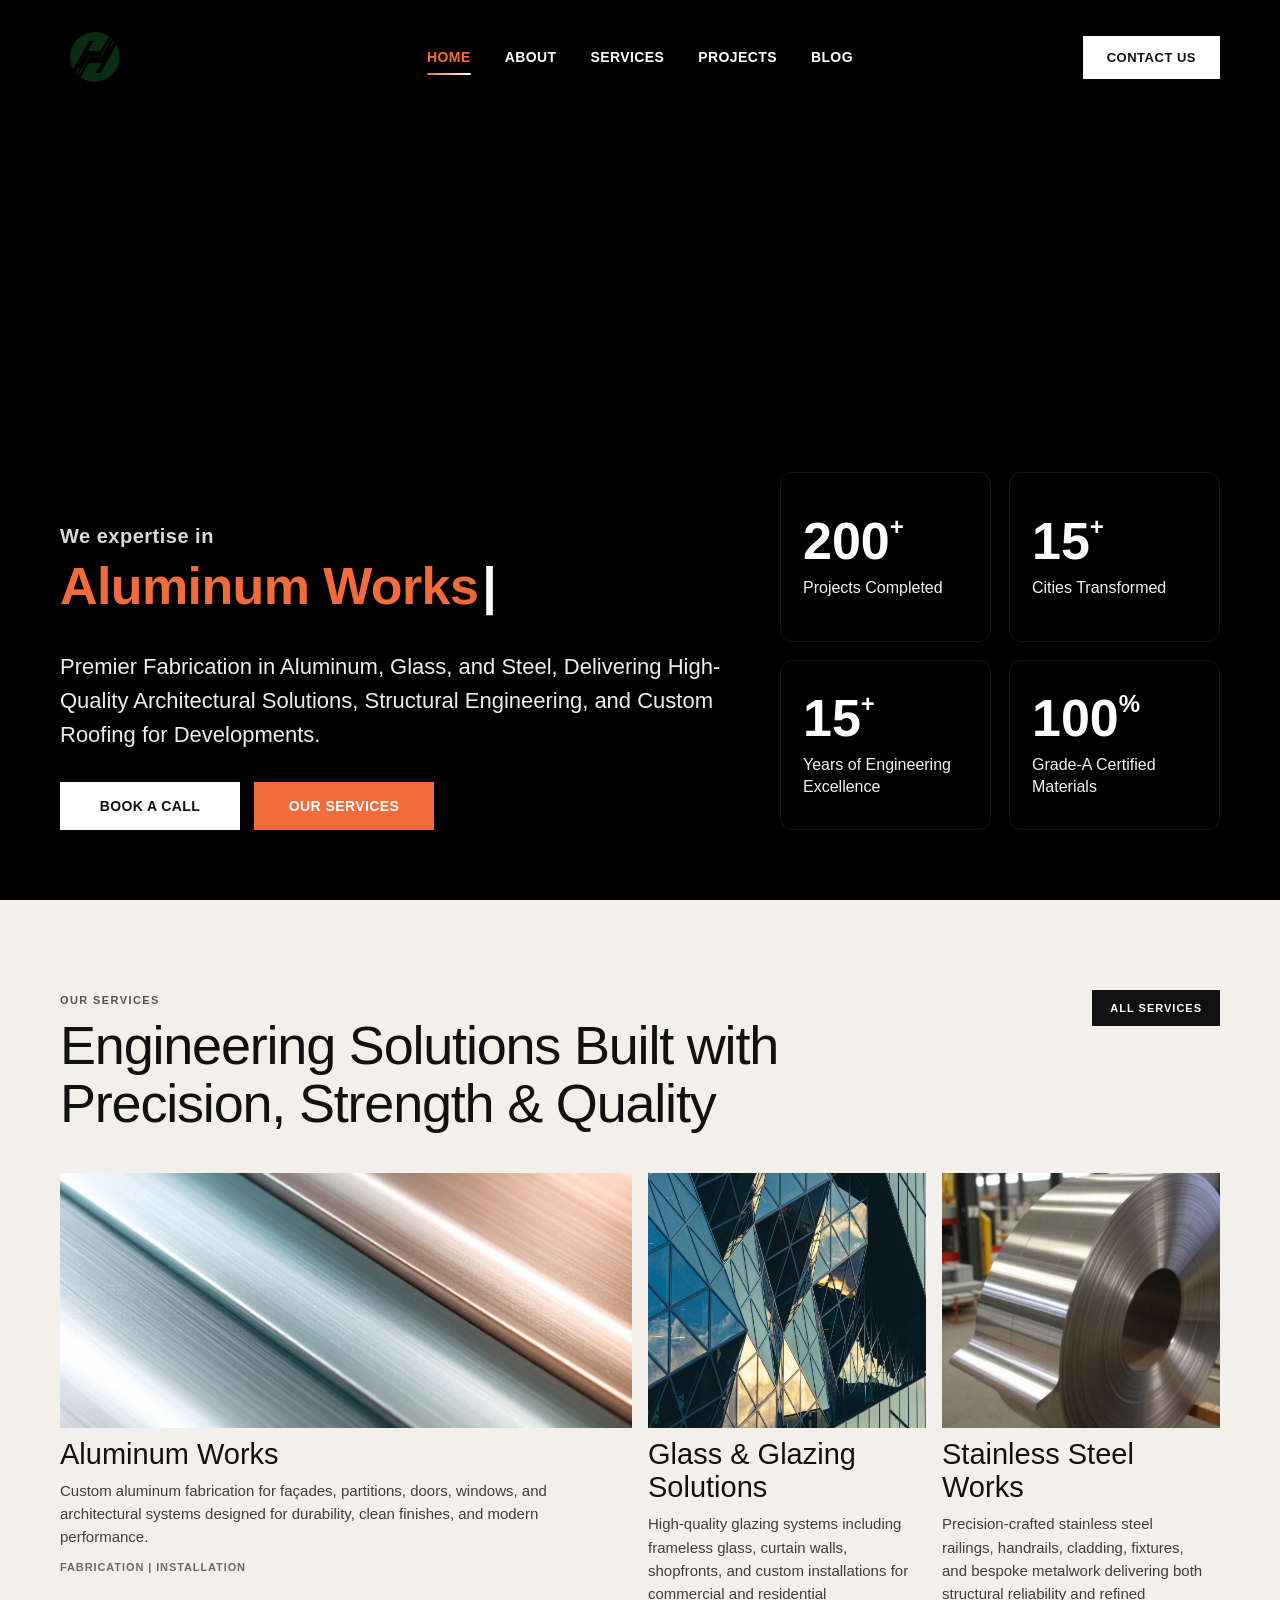
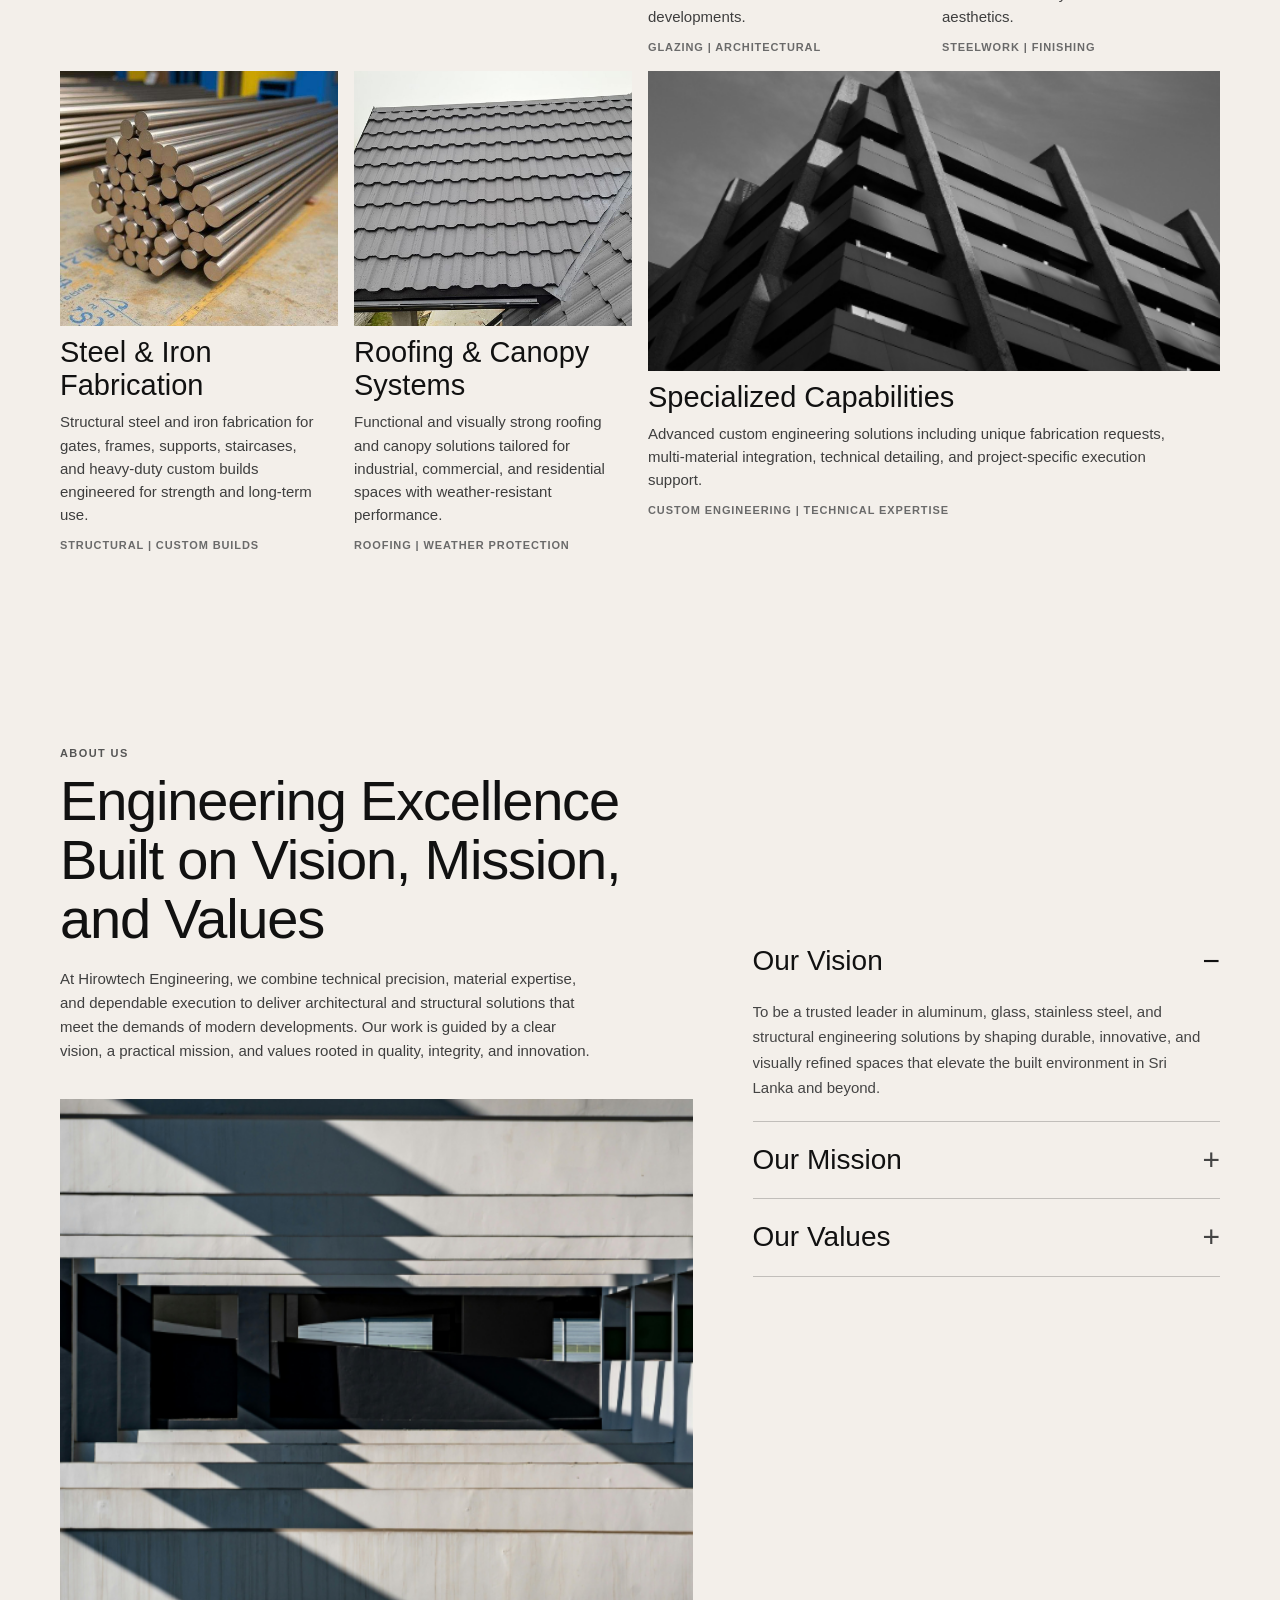
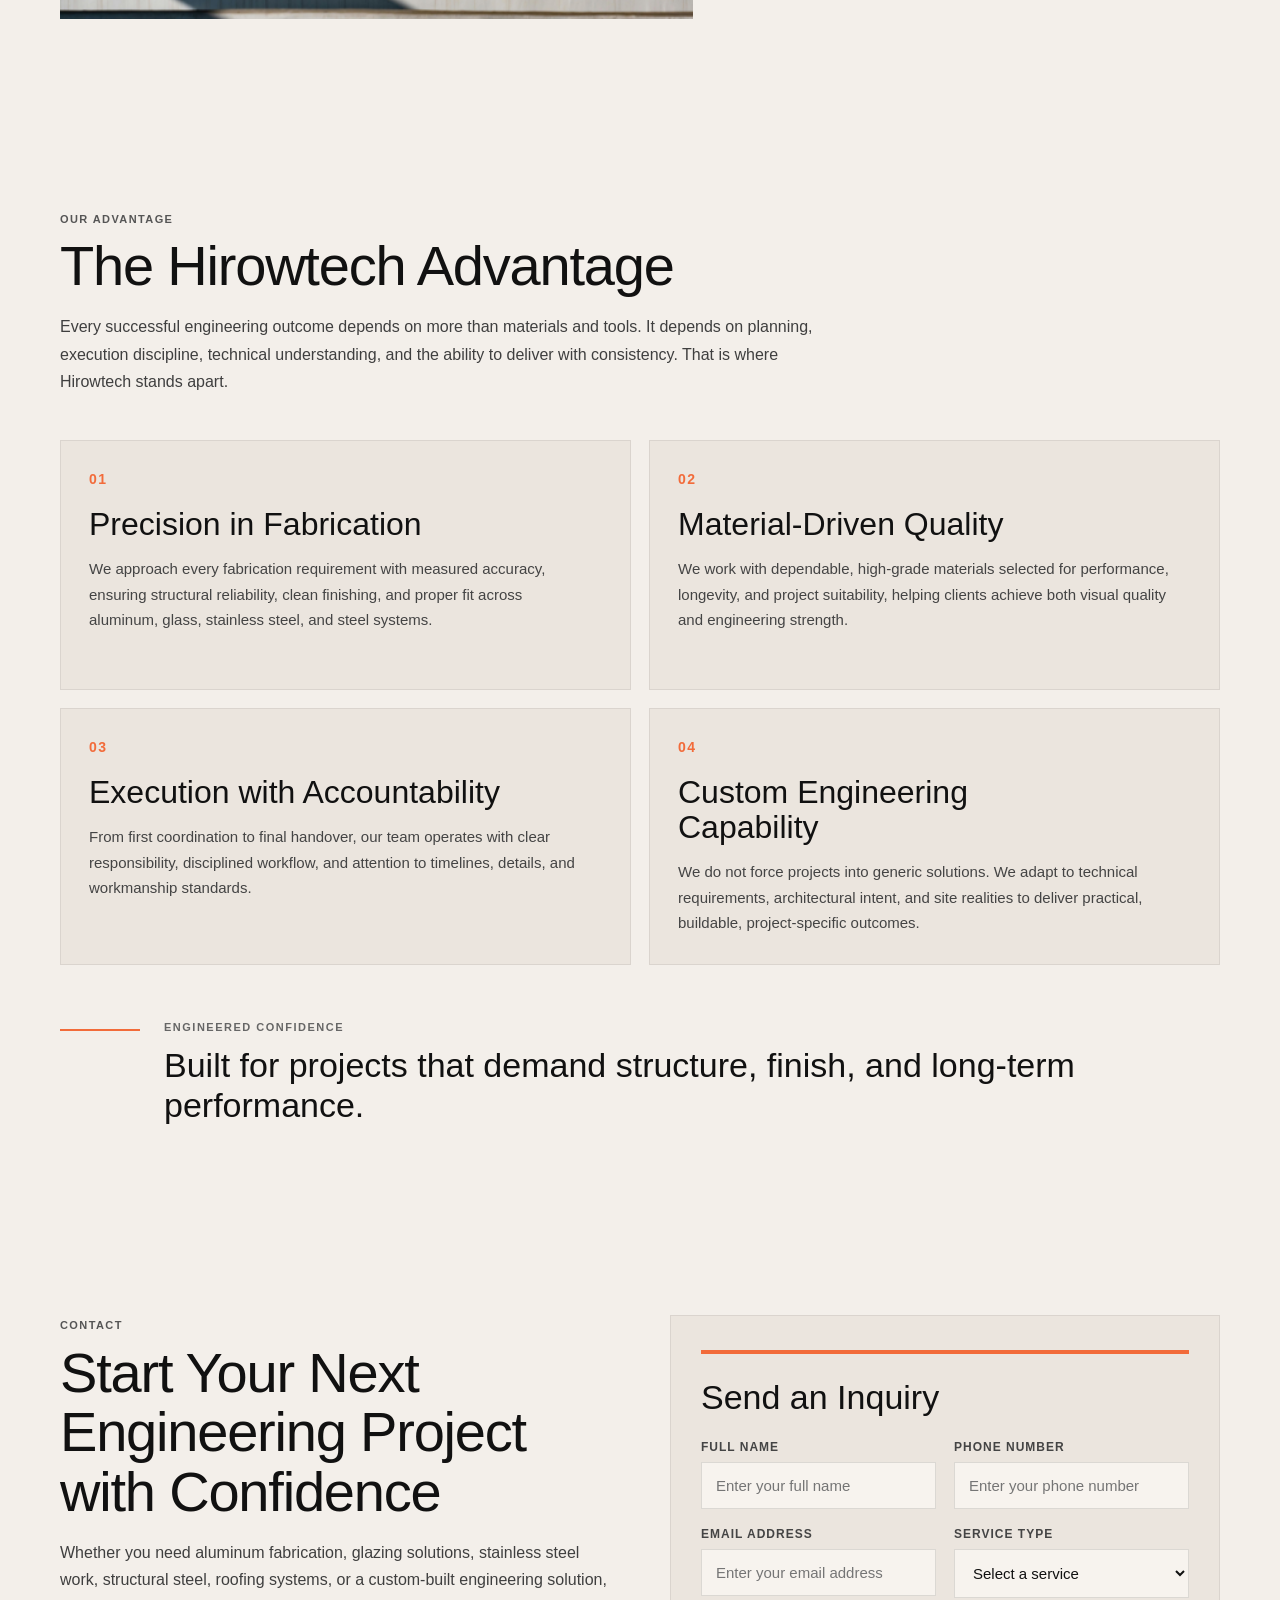
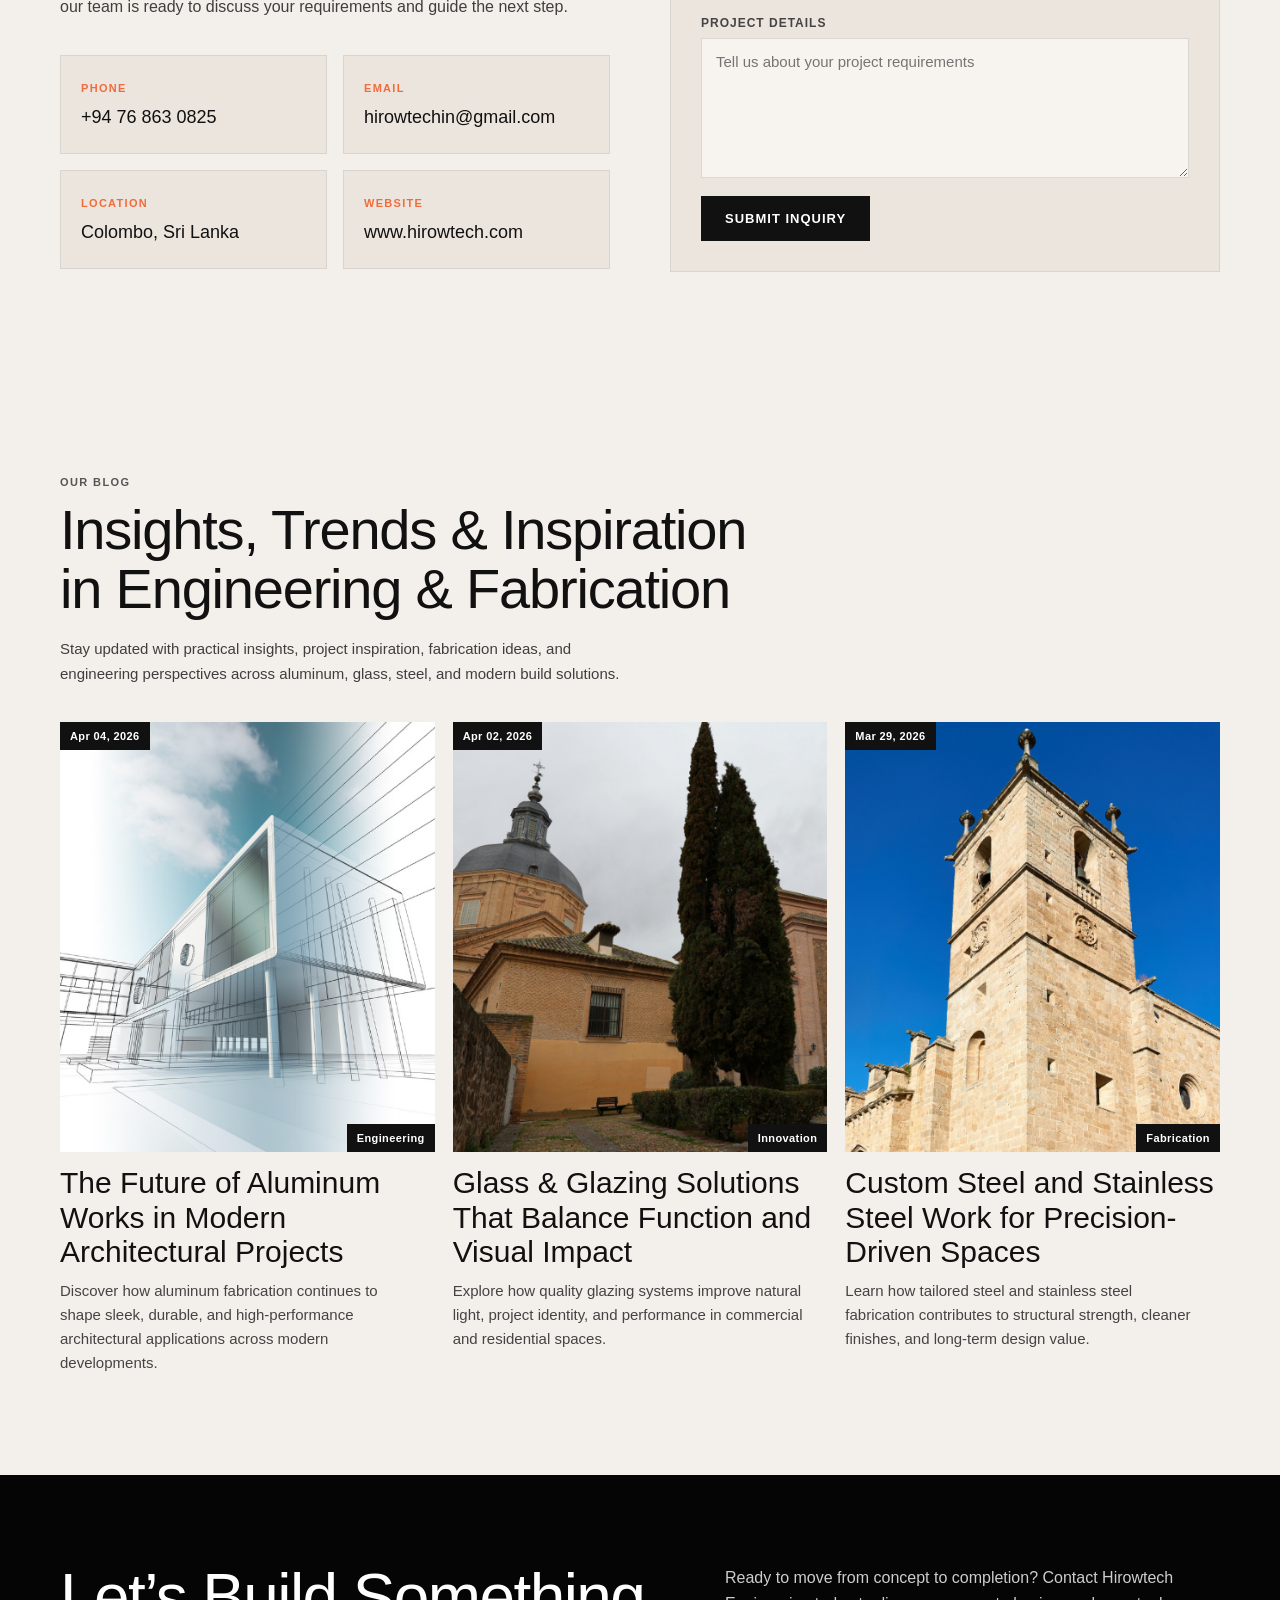
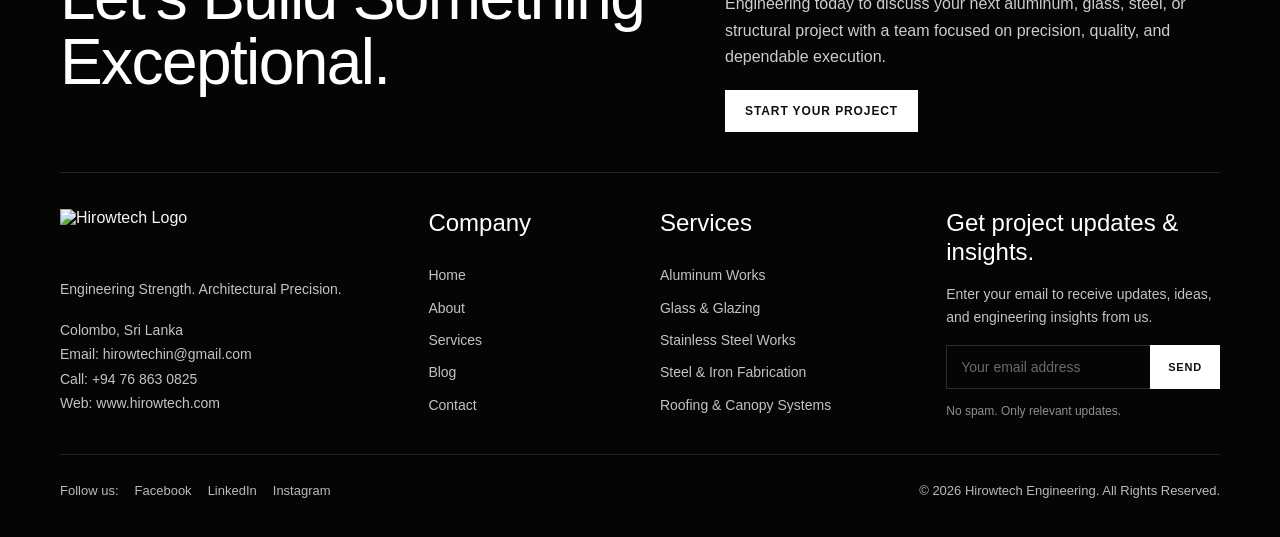
==== commit dff6e484: "3v" ====
--- a/index.html
+++ b/index.html
@@ -3,152 +3,571 @@
 <head>
   <meta charset="UTF-8" />
   <meta name="viewport" content="width=device-width, initial-scale=1.0" />
-  <title>Hirowtech Group | Group of Companies</title>
+  <title>Hirowtech Hero Section</title>
   <link rel="stylesheet" href="style.css" />
 </head>
 <body>
-  <div class="company-chooser" id="companyChooser" aria-hidden="true">
-    <div class="chooser-card">
-      <button class="chooser-close" id="closeChooser" aria-label="Close company selector">&times;</button>
-      <span class="section-label">HIROWTECH GROUP</span>
-      <h2>Which Hirowtech company would you like to visit?</h2>
-      <p>Select your region or company division to explore relevant services, contacts, and project capabilities.</p>
-      <div class="chooser-grid">
-        <a href="hirowtech-services-wll.html" class="chooser-option"><span>Bahrain</span><strong>Hirowtech Services W.L.L</strong></a>
-        <a href="hirowtech-services-india.html" class="chooser-option"><span>India</span><strong>Hirowtech Services IN</strong></a>
-        <a href="hirowtech-engineering.html" class="chooser-option"><span>Sri Lanka</span><strong>Hirowtech Engineering (Pvt) Ltd</strong></a>
-        <a href="hirowtech-trading.html" class="chooser-option"><span>Sri Lanka</span><strong>Hirowtech Trading & Services (Pvt) Ltd</strong></a>
-      </div>
-    </div>
-  </div>
 
   <header class="navbar">
     <div class="nav-container">
-      <a href="index.html" class="logo"><img src="web-logo.png" alt="Hirowtech Group Logo"></a>
-      <nav class="nav-menu" id="navMenu">
-        <a href="index.html" class="active">HOME</a>
-        <a href="#about">ABOUT</a>
-        <div class="nav-dropdown">
-          <button class="dropdown-toggle">COMPANIES <span>▾</span></button>
-          <div class="dropdown-menu">
-            <a href="hirowtech-services-wll.html"><small>Bahrain</small>Hirowtech Services W.L.L</a>
-            <a href="hirowtech-services-india.html"><small>India</small>Hirowtech Services IN</a>
-            <a href="hirowtech-engineering.html"><small>Sri Lanka</small>Hirowtech Engineering</a>
-            <a href="hirowtech-trading.html"><small>Sri Lanka</small>Hirowtech Trading & Services</a>
-          </div>
-        </div>
-        <a href="#projects">PROJECTS</a>
-        <a href="#blog">BLOG</a>
+      <div class="logo">
+        <img src="web-logo.png" alt="Hirowtech Logo">
+      </div>
+
+      <nav class="nav-menu">
+        <a href="#" class="active">HOME</a>
+        <a href="#">ABOUT</a>
+        <a href="#">SERVICES</a>
+        <a href="#">PROJECTS</a>
+        <a href="#">BLOG</a>
       </nav>
+
       <div class="nav-right">
-        <button class="mobile-toggle" id="mobileToggle">☰</button>
-        <a href="#contact" class="contact-btn">CONTACT US</a>
+        <a href="#contact-popup" class="contact-btn" id="openPopupBtn">CONTACT US</a>
       </div>
     </div>
   </header>
 
   <section class="hero">
     <video autoplay muted loop playsinline class="hero-video">
-      <source src="Hero-Section-Video-BG.mp4" type="video/mp4">
+      <source src="Hero-Section-Video-BG.mp4" type="video/mp4">>
+      Your browser does not support the video tag.
     </video>
+
     <div class="overlay"></div>
+
     <div class="hero-content">
       <div class="hero-left">
-        <span class="eyebrow">Parent Website of Hirowtech Companies</span>
         <div class="typewriter-wrap">
-          <span class="typewriter-prefix">We are a group of</span>
+          <span class="typewriter-prefix">We expertise in</span>
           <span class="typewriter-text" id="typewriter"></span>
         </div>
-        <p>Hirowtech Group connects engineering, trading, fabrication, and facility solutions across Bahrain, India, and Sri Lanka through four specialist companies under one trusted group identity.</p>
+        <p>
+          Premier Fabrication in Aluminum, Glass, and Steel, Delivering High-Quality
+          Architectural Solutions, Structural Engineering, and Custom Roofing for Developments.
+        </p>
+
         <div class="hero-buttons">
-          <button class="btn btn-light" id="openChooserBtn">CHOOSE COMPANY</button>
-          <a href="#companies" class="btn btn-orange">EXPLORE GROUP</a>
-        </div>
-      </div>
+          <button class="btn btn-light" id="bookCallBtn">BOOK A CALL</button>
+          <a href="#" class="btn btn-orange">OUR SERVICES</a>
+        </div>
+      </div>
+
       <div class="hero-right">
         <div class="stats-grid">
-          <div class="stat-box"><h2>4</h2><p>Companies</p></div>
-          <div class="stat-box"><h2>3</h2><p>Countries</p></div>
-          <div class="stat-box"><h2>200<span>+</span></h2><p>Projects Completed</p></div>
-          <div class="stat-box"><h2>15<span>+</span></h2><p>Years of Experience</p></div>
+          <div class="stat-box">
+            <h2>200<span>+</span></h2>
+            <p>Projects Completed</p>
+          </div>
+
+          <div class="stat-box">
+            <h2>15<span>+</span></h2>
+            <p>Cities Transformed</p>
+          </div>
+
+          <div class="stat-box">
+            <h2>15<span>+</span></h2>
+            <p>Years of Engineering Excellence</p>
+          </div>
+
+          <div class="stat-box">
+            <h2>100<span>%</span></h2>
+            <p>Grade-A Certified Materials</p>
+          </div>
         </div>
       </div>
     </div>
   </section>
 
-  <section class="services-section" id="companies">
-    <div class="services-container">
-      <div class="services-top">
-        <div class="services-heading-wrap">
-          <span class="section-label">OUR COMPANIES</span>
-          <h2>One Group. Four Specialist Companies. Regional Delivery.</h2>
-        </div>
-      </div>
-      <div class="company-grid">
-        <a class="company-card" href="hirowtech-services-wll.html"><span>Bahrain</span><h3>Hirowtech Services W.L.L</h3><p>Group operations in the Kingdom of Bahrain with service details to be updated.</p></a>
-        <a class="company-card" href="hirowtech-services-india.html"><span>India</span><h3>Hirowtech Services IN</h3><p>Aluminum, glass, steel, roofing, canopy, and facility management solutions.</p></a>
-        <a class="company-card" href="hirowtech-engineering.html"><span>Sri Lanka</span><h3>Hirowtech Engineering (Pvt) Ltd</h3><p>Engineering, fabrication, glazing, roofing, and architectural metal solutions.</p></a>
-        <a class="company-card" href="hirowtech-trading.html"><span>Sri Lanka</span><h3>Hirowtech Trading & Services (Pvt) Ltd</h3><p>Civil, interior, electrical, exterior, mechanical, maintenance, renovation, HVAC, imports and distribution.</p></a>
-      </div>
-    </div>
-  </section>
-
-  <section class="about-accordion-section" id="about">
-    <div class="about-container">
-      <div class="about-image-wrap"><img src="aboutus.png" alt="Hirowtech Group About Us"></div>
-      <div class="about-content">
-        <span class="section-label">ABOUT THE GROUP</span>
-        <h2>Built to connect engineering strength with practical project delivery.</h2>
-        <p>Hirowtech Group operates as a parent brand for companies serving construction, engineering, fabrication, facility support, and trading needs across regional markets.</p>
-        <div class="accordion">
-          <div class="accordion-item active"><button class="accordion-header">Group Overview <span>+</span></button><div class="accordion-body"><p>A multi-company structure bringing together Bahrain, India, and Sri Lanka operations under one group identity.</p></div></div>
-          <div class="accordion-item"><button class="accordion-header">Mission <span>+</span></button><div class="accordion-body"><p>To deliver reliable engineering, trading, and service solutions through quality materials, skilled execution, and responsive support.</p></div></div>
-          <div class="accordion-item"><button class="accordion-header">Vision <span>+</span></button><div class="accordion-body"><p>To become a trusted regional group known for technical reliability, service discipline, and long-term client partnerships.</p></div></div>
-        </div>
-      </div>
-    </div>
-  </section>
-
-  <section class="advantage-section" id="projects">
-    <div class="advantage-container">
-      <span class="section-label">WHY HIROWTECH GROUP</span>
-      <h2>Central trust. Local execution. Company-specific expertise.</h2>
-      <div class="advantage-grid">
-        <div><h3>Regional Presence</h3><p>Bahrain, India, and Sri Lanka coverage through dedicated company pages.</p></div>
-        <div><h3>Focused Divisions</h3><p>Each company presents its own services, contact details, and operational scope.</p></div>
-        <div><h3>Shared Group Identity</h3><p>One parent brand creates credibility while each company stays easy to navigate.</p></div>
-      </div>
-    </div>
-  </section>
-
-  <section class="blog-section" id="blog">
-    <div class="blog-container">
-      <div class="blog-top"><span class="section-label">OUR BLOG</span><h2>Insights Across Engineering, Construction & Trading</h2></div>
-      <div class="blog-grid">
-        <article class="blog-card"><img src="blogA.png" alt="Engineering blog"><div><h3>Modern Engineering Delivery</h3><p>How integrated teams improve project speed and quality.</p></div></article>
-        <article class="blog-card"><img src="blogB.png" alt="Glass and glazing blog"><div><h3>Glass & Glazing Trends</h3><p>Design and technical standards shaping modern facades.</p></div></article>
-        <article class="blog-card"><img src="blogC.png" alt="Trading blog"><div><h3>Building Material Supply</h3><p>Why reliable trading partners matter in construction delivery.</p></div></article>
-      </div>
-    </div>
-  </section>
-
-  <section class="contact-section" id="contact">
-    <div class="contact-container">
-      <div class="contact-left"><span class="section-label">CONTACT THE GROUP</span><h2>Speak to the right Hirowtech company.</h2><p>Use the company selector or contact the Sri Lanka group office for general inquiries.</p></div>
-      <div class="contact-card"><h3>Group Contact</h3><p>No 370/5, Polgahakottanuwa, Batakettara, Piliyandala, 10300, Sri Lanka</p><p>+94 76 863 0825</p><p>hirowtechin@gmail.com</p><p>www.hirowtechgroup.com</p></div>
-    </div>
-  </section>
-
-  <footer class="site-footer">
-    <div class="footer-container">
-      <div class="footer-brand"><img src="web-logo.png" alt="Hirowtech Group Logo" class="footer-logo"><p>Hirowtech Group connects specialist companies across Bahrain, India, and Sri Lanka.</p></div>
-      <div class="footer-links"><h4>Companies</h4><a href="hirowtech-services-wll.html">Hirowtech Services W.L.L</a><a href="hirowtech-services-india.html">Hirowtech Services IN</a><a href="hirowtech-engineering.html">Hirowtech Engineering</a><a href="hirowtech-trading.html">Hirowtech Trading & Services</a></div>
-      <div class="footer-links"><h4>Menu</h4><a href="index.html">Home</a><a href="#about">About</a><a href="#companies">Companies</a><a href="#blog">Blog</a></div>
-      <div class="footer-links"><h4>Contact</h4><p>+94 76 863 0825</p><p>hirowtechin@gmail.com</p><p>www.hirowtechgroup.com</p></div>
-    </div>
-    <div class="footer-bottom">© 2026 Hirowtech Group. All Rights Reserved.</div>
-  </footer>
+  <!-- Popup Modal -->
+  <div class="popup-overlay" id="popupOverlay">
+  <div class="popup-card engineering-popup">
+    <button class="close-popup" id="closePopupBtn">&times;</button>
+
+    <div class="popup-top-accent"></div>
+
+    <div class="popup-header">
+      <h3>Hirowtech Engineering (Pvt.) Ltd.</h3>
+      <p class="popup-location">Colombo, Sri Lanka</p>
+    </div>
+
+    <div class="popup-contact-grid">
+      <div class="contact-cell">
+        <span class="cell-label">PHONE</span>
+        <span class="cell-value">+94 76 863 0825</span>
+      </div>
+
+      <div class="contact-cell">
+        <span class="cell-label">EMAIL</span>
+        <span class="cell-value">hirowtechin@gmail.com</span>
+      </div>
+
+      <div class="contact-cell">
+        <span class="cell-label">WEBSITE</span>
+        <span class="cell-value">www.hirowtech.com</span>
+      </div>
+
+      <div class="contact-cell">
+        <span class="cell-label">LOCATION</span>
+        <span class="cell-value">Colombo, Sri Lanka</span>
+      </div>
+    </div>
+
+    <div class="popup-action-row">
+      <a
+        href="https://wa.me/94768630825"
+        target="_blank"
+        class="whatsapp-btn engineering-btn"
+      >
+        Message on WhatsApp
+      </a>
+    </div>
+  </div>
+</div>
+
+
+
+<section class="services-section" id="services">
+  <div class="services-container">
+    <div class="services-top">
+      <div class="services-heading-wrap">
+        <span class="section-label">OUR SERVICES</span>
+        <h2>Engineering Solutions Built with Precision, Strength & Quality</h2>
+      </div>
+
+      <a href="#" class="all-services-btn">ALL SERVICES</a>
+    </div>
+
+    <div class="services-grid">
+      <div class="service-card large-card">
+        <img src="Aluminum Works.png" alt="Aluminum Works">
+        <div class="service-content">
+          <h3>Aluminum Works</h3>
+          <p>
+            Custom aluminum fabrication for façades, partitions, doors, windows, and
+            architectural systems designed for durability, clean finishes, and modern performance.
+          </p>
+          <span>FABRICATION | INSTALLATION</span>
+        </div>
+      </div>
+
+      <div class="service-card">
+        <img src="Glass & Glazing Solutions.png" alt="Glass & Glazing Solutions">
+        <div class="service-content">
+          <h3>Glass & Glazing Solutions</h3>
+          <p>
+            High-quality glazing systems including frameless glass, curtain walls, shopfronts,
+            and custom installations for commercial and residential developments.
+          </p>
+          <span>GLAZING | ARCHITECTURAL</span>
+        </div>
+      </div>
+
+      <div class="service-card">
+        <img src="Stainless Steel Works.png" alt="Stainless Steel Works">
+        <div class="service-content">
+          <h3>Stainless Steel Works</h3>
+          <p>
+            Precision-crafted stainless steel railings, handrails, cladding, fixtures, and
+            bespoke metalwork delivering both structural reliability and refined aesthetics.
+          </p>
+          <span>STEELWORK | FINISHING</span>
+        </div>
+      </div>
+
+      <div class="service-card">
+        <img src="Steel & Iron Fabrication.png" alt="Steel & Iron Fabrication">
+        <div class="service-content">
+          <h3>Steel & Iron Fabrication</h3>
+          <p>
+            Structural steel and iron fabrication for gates, frames, supports, staircases,
+            and heavy-duty custom builds engineered for strength and long-term use.
+          </p>
+          <span>STRUCTURAL | CUSTOM BUILDS</span>
+        </div>
+      </div>
+
+      <div class="service-card">
+        <img src="Roofing & Canopy Systems.png" alt="Roofing & Canopy Systems">
+        <div class="service-content">
+          <h3>Roofing & Canopy Systems</h3>
+          <p>
+            Functional and visually strong roofing and canopy solutions tailored for industrial,
+            commercial, and residential spaces with weather-resistant performance.
+          </p>
+          <span>ROOFING | WEATHER PROTECTION</span>
+        </div>
+      </div>
+
+      <div class="service-card large-card wide-card">
+        <img src="Specialized Capabilities.png" alt="Specialized Capabilities">
+        <div class="service-content">
+          <h3>Specialized Capabilities</h3>
+          <p>
+            Advanced custom engineering solutions including unique fabrication requests,
+            multi-material integration, technical detailing, and project-specific execution support.
+          </p>
+          <span>CUSTOM ENGINEERING | TECHNICAL EXPERTISE</span>
+        </div>
+      </div>
+    </div>
+  </div>
+</section>
+<section class="about-accordion-section" id="about">
+  <div class="about-accordion-container">
+    <div class="about-accordion-left">
+      <span class="about-mini-label">ABOUT US</span>
+
+      <h2>
+        Engineering Excellence Built on Vision, Mission, and Values
+      </h2>
+
+      <p class="about-intro">
+        At Hirowtech Engineering, we combine technical precision, material expertise,
+        and dependable execution to deliver architectural and structural solutions
+        that meet the demands of modern developments. Our work is guided by a clear
+        vision, a practical mission, and values rooted in quality, integrity, and innovation.
+      </p>
+
+      <div class="about-image-wrap">
+        <img src="aboutus.png" alt="Hirowtech Engineering About Us">
+      </div>
+    </div>
+
+    <div class="about-accordion-right">
+      <div class="accordion-item active">
+        <button class="accordion-header">
+          <span>Our Vision</span>
+          <span class="accordion-icon">−</span>
+        </button>
+        <div class="accordion-content">
+          <p>
+            To be a trusted leader in aluminum, glass, stainless steel, and structural
+            engineering solutions by shaping durable, innovative, and visually refined
+            spaces that elevate the built environment in Sri Lanka and beyond.
+          </p>
+        </div>
+      </div>
+
+      <div class="accordion-item">
+        <button class="accordion-header">
+          <span>Our Mission</span>
+          <span class="accordion-icon">+</span>
+        </button>
+        <div class="accordion-content">
+          <p>
+            Our mission is to deliver reliable fabrication and engineering solutions
+            through skilled craftsmanship, certified materials, technical precision,
+            and a client-focused approach that ensures each project is completed to
+            the highest functional and aesthetic standards.
+          </p>
+        </div>
+      </div>
+
+      <div class="accordion-item">
+        <button class="accordion-header">
+          <span>Our Values</span>
+          <span class="accordion-icon">+</span>
+        </button>
+        <div class="accordion-content">
+          <p>
+            We value quality, accountability, innovation, safety, and long-term trust.
+            These principles shape how we design, fabricate, and execute every project,
+            allowing us to maintain consistency, professionalism, and engineering excellence.
+          </p>
+        </div>
+      </div>
+    </div>
+  </div>
+</section>
+
+<section class="advantage-section" id="advantage">
+  <div class="advantage-container">
+    <div class="advantage-top">
+      <div class="advantage-heading-wrap">
+        <span class="advantage-label">OUR ADVANTAGE</span>
+        <h2>The Hirowtech Advantage</h2>
+        <p class="advantage-intro">
+          Every successful engineering outcome depends on more than materials and tools.
+          It depends on planning, execution discipline, technical understanding, and the
+          ability to deliver with consistency. That is where Hirowtech stands apart.
+        </p>
+      </div>
+    </div>
+
+    <div class="advantage-grid">
+      <div class="advantage-card reveal-card">
+        <div class="advantage-number">01</div>
+        <h3>Precision in Fabrication</h3>
+        <p>
+          We approach every fabrication requirement with measured accuracy, ensuring
+          structural reliability, clean finishing, and proper fit across aluminum,
+          glass, stainless steel, and steel systems.
+        </p>
+      </div>
+
+      <div class="advantage-card reveal-card">
+        <div class="advantage-number">02</div>
+        <h3>Material-Driven Quality</h3>
+        <p>
+          We work with dependable, high-grade materials selected for performance,
+          longevity, and project suitability, helping clients achieve both visual
+          quality and engineering strength.
+        </p>
+      </div>
+
+      <div class="advantage-card reveal-card">
+        <div class="advantage-number">03</div>
+        <h3>Execution with Accountability</h3>
+        <p>
+          From first coordination to final handover, our team operates with clear
+          responsibility, disciplined workflow, and attention to timelines, details,
+          and workmanship standards.
+        </p>
+      </div>
+
+      <div class="advantage-card reveal-card">
+        <div class="advantage-number">04</div>
+        <h3>Custom Engineering Capability</h3>
+        <p>
+          We do not force projects into generic solutions. We adapt to technical
+          requirements, architectural intent, and site realities to deliver practical,
+          buildable, project-specific outcomes.
+        </p>
+      </div>
+    </div>
+
+    <div class="advantage-highlight reveal-strip">
+      <div class="highlight-line"></div>
+      <div class="highlight-content">
+        <span class="highlight-mini">ENGINEERED CONFIDENCE</span>
+        <h3>Built for projects that demand structure, finish, and long-term performance.</h3>
+      </div>
+    </div>
+  </div>
+</section>
+
+<section class="contact-section" id="contact">
+  <div class="contact-container">
+    <div class="contact-left">
+      <span class="contact-label">CONTACT</span>
+      <h2>Start Your Next Engineering Project with Confidence</h2>
+      <p class="contact-intro">
+        Whether you need aluminum fabrication, glazing solutions, stainless steel work,
+        structural steel, roofing systems, or a custom-built engineering solution, our
+        team is ready to discuss your requirements and guide the next step.
+      </p>
+
+      <div class="contact-info-grid">
+        <div class="contact-info-card">
+          <span class="info-title">PHONE</span>
+          <p>+94 76 863 0825</p>
+        </div>
+
+        <div class="contact-info-card">
+          <span class="info-title">EMAIL</span>
+          <p>hirowtechin@gmail.com</p>
+        </div>
+
+        <div class="contact-info-card">
+          <span class="info-title">LOCATION</span>
+          <p>Colombo, Sri Lanka</p>
+        </div>
+
+        <div class="contact-info-card">
+          <span class="info-title">WEBSITE</span>
+          <p>www.hirowtech.com</p>
+        </div>
+      </div>
+    </div>
+
+    <div class="contact-right">
+      <div class="contact-form-wrap">
+        <div class="form-top-line"></div>
+        <h3>Send an Inquiry</h3>
+
+        <form class="contact-form">
+          <div class="form-row">
+            <div class="form-group">
+              <label for="fullName">Full Name</label>
+              <input type="text" id="fullName" placeholder="Enter your full name">
+            </div>
+
+            <div class="form-group">
+              <label for="phoneNumber">Phone Number</label>
+              <input type="text" id="phoneNumber" placeholder="Enter your phone number">
+            </div>
+          </div>
+
+          <div class="form-row">
+            <div class="form-group">
+              <label for="emailAddress">Email Address</label>
+              <input type="email" id="emailAddress" placeholder="Enter your email address">
+            </div>
+
+            <div class="form-group">
+              <label for="serviceType">Service Type</label>
+              <select id="serviceType">
+                <option value="">Select a service</option>
+                <option>Aluminum Works</option>
+                <option>Glass & Glazing Solutions</option>
+                <option>Stainless Steel Works</option>
+                <option>Steel & Iron Fabrication</option>
+                <option>Roofing & Canopy Systems</option>
+                <option>Specialized Capabilities</option>
+              </select>
+            </div>
+          </div>
+
+          <div class="form-group full-width">
+            <label for="message">Project Details</label>
+            <textarea id="message" rows="6" placeholder="Tell us about your project requirements"></textarea>
+          </div>
+
+          <button type="button" class="contact-submit-btn">SUBMIT INQUIRY</button>
+        </form>
+      </div>
+    </div>
+  </div>
+</section>
+
+<section class="blog-section" id="blog">
+  <div class="blog-container">
+    <div class="blog-top">
+      <div class="blog-heading-wrap">
+        <span class="blog-label">OUR BLOG</span>
+        <h2>Insights, Trends & Inspiration in Engineering & Fabrication</h2>
+        <p class="blog-intro">
+          Stay updated with practical insights, project inspiration, fabrication ideas,
+          and engineering perspectives across aluminum, glass, steel, and modern build solutions.
+        </p>
+      </div>
+    </div>
+
+    <div class="blog-grid">
+      <article class="blog-card">
+        <div class="blog-image-wrap">
+          <span class="blog-date">Apr 04, 2026</span>
+          <img src="blogA.png" alt="Aluminum and façade engineering trends">
+          <span class="blog-tag">Engineering</span>
+        </div>
+        <div class="blog-content">
+          <h3>The Future of Aluminum Works in Modern Architectural Projects</h3>
+          <p>
+            Discover how aluminum fabrication continues to shape sleek, durable, and
+            high-performance architectural applications across modern developments.
+          </p>
+        </div>
+      </article>
+
+      <article class="blog-card">
+        <div class="blog-image-wrap">
+          <span class="blog-date">Apr 02, 2026</span>
+          <img src="blogB.png" alt="Glass and glazing solution inspiration">
+          <span class="blog-tag">Innovation</span>
+        </div>
+        <div class="blog-content">
+          <h3>Glass & Glazing Solutions That Balance Function and Visual Impact</h3>
+          <p>
+            Explore how quality glazing systems improve natural light, project identity,
+            and performance in commercial and residential spaces.
+          </p>
+        </div>
+      </article>
+
+      <article class="blog-card">
+        <div class="blog-image-wrap">
+          <span class="blog-date">Mar 29, 2026</span>
+          <img src="blogC.png" alt="Interior and fabrication design trends">
+          <span class="blog-tag">Fabrication</span>
+        </div>
+        <div class="blog-content">
+          <h3>Custom Steel and Stainless Steel Work for Precision-Driven Spaces</h3>
+          <p>
+            Learn how tailored steel and stainless steel fabrication contributes to
+            structural strength, cleaner finishes, and long-term design value.
+          </p>
+        </div>
+      </article>
+    </div>
+  </div>
+</section>
+
+<footer class="site-footer" id="footer">
+  <div class="footer-container">
+    <div class="footer-top">
+      <div class="footer-cta-left">
+        <h2>Let’s Build Something Exceptional.</h2>
+      </div>
+
+      <div class="footer-cta-right">
+        <p>
+          Ready to move from concept to completion? Contact Hirowtech Engineering
+          today to discuss your next aluminum, glass, steel, or structural project
+          with a team focused on precision, quality, and dependable execution.
+        </p>
+        <a href="#contact" class="footer-cta-btn">START YOUR PROJECT</a>
+      </div>
+    </div>
+
+    <div class="footer-main">
+      <div class="footer-brand">
+        <img src="file:///C:/Users/yudes/Desktop/HIROWTECH%20WEBSITE/Media%20Files/web-logo.png" alt="Hirowtech Logo" class="footer-logo">
+        <p class="footer-tagline">
+          Engineering Strength. Architectural Precision.
+        </p>
+        <p>Colombo, Sri Lanka</p>
+        <p>Email: hirowtechin@gmail.com</p>
+        <p>Call: +94 76 863 0825</p>
+        <p>Web: www.hirowtech.com</p>
+      </div>
+
+      <div class="footer-links-group">
+        <h4>Company</h4>
+        <a href="#">Home</a>
+        <a href="#about">About</a>
+        <a href="#services">Services</a>
+        <a href="#blog">Blog</a>
+        <a href="#contact">Contact</a>
+      </div>
+
+      <div class="footer-links-group">
+        <h4>Services</h4>
+        <a href="#">Aluminum Works</a>
+        <a href="#">Glass & Glazing</a>
+        <a href="#">Stainless Steel Works</a>
+        <a href="#">Steel & Iron Fabrication</a>
+        <a href="#">Roofing & Canopy Systems</a>
+      </div>
+
+      <div class="footer-newsletter">
+        <h4>Get project updates & insights.</h4>
+        <p>Enter your email to receive updates, ideas, and engineering insights from us.</p>
+
+        <form class="footer-form">
+          <input type="email" placeholder="Your email address">
+          <button type="button">SEND</button>
+        </form>
+
+        <span>No spam. Only relevant updates.</span>
+      </div>
+    </div>
+
+    <div class="footer-bottom">
+      <div class="footer-socials">
+        <span>Follow us:</span>
+        <a href="#">Facebook</a>
+        <a href="#">LinkedIn</a>
+        <a href="#">Instagram</a>
+      </div>
+
+      <div class="footer-copy">
+        <p>© 2026 Hirowtech Engineering. All Rights Reserved.</p>
+      </div>
+    </div>
+  </div>
+</footer>
 
   <script src="script.js"></script>
 </body>
-</html>
+</html>
--- a/style.css
+++ b/style.css
@@ -1 +1,1934 @@
-*{margin:0;padding:0;box-sizing:border-box;font-family:Arial,sans-serif}html,body{width:100%;overflow-x:hidden;scroll-behavior:smooth}body{background:#050505;color:#fff}a{text-decoration:none;color:inherit}button{border:0;outline:0;cursor:pointer;background:none;color:inherit}.navbar{position:absolute;top:0;left:0;width:100%;z-index:40;padding:22px 60px}.nav-container{display:grid;grid-template-columns:220px 1fr 220px;align-items:center;width:100%}.logo{display:flex;align-items:center}.logo img{height:70px;width:auto;display:block}.nav-menu{display:flex;justify-content:center;align-items:center;gap:32px}.nav-menu>a,.dropdown-toggle{position:relative;font-size:14px;font-weight:700;color:#fff;letter-spacing:.4px;padding:8px 0;transition:.3s}.nav-menu>a:after,.dropdown-toggle:after{content:"";position:absolute;left:50%;bottom:-2px;width:0;height:2px;background:linear-gradient(90deg,#f26b3a,#fff);border-radius:20px;transition:.35s;opacity:0}.nav-menu>a:hover,.nav-menu>a.active,.dropdown-toggle:hover,.dropdown-toggle.active{color:#f26b3a;transform:translateY(-2px)}.nav-menu>a:hover:after,.nav-menu>a.active:after,.dropdown-toggle:hover:after,.dropdown-toggle.active:after{width:100%;left:0;opacity:1}.nav-right{display:flex;justify-content:flex-end;align-items:center;gap:14px}.contact-btn{display:inline-block;background:#fff;color:#111;padding:14px 24px;font-size:13px;font-weight:700;letter-spacing:.5px;transition:.3s}.contact-btn:hover{background:#f26b3a;color:#fff;transform:translateY(-2px)}.mobile-toggle{display:none;font-size:26px}.nav-dropdown{position:relative}.dropdown-menu{position:absolute;top:38px;left:50%;transform:translateX(-50%) translateY(10px);width:290px;background:rgba(10,10,10,.94);border:1px solid rgba(255,255,255,.14);box-shadow:0 25px 80px rgba(0,0,0,.45);padding:14px;border-radius:18px;display:grid;gap:8px;opacity:0;visibility:hidden;transition:.28s;backdrop-filter:blur(18px)}.nav-dropdown:hover .dropdown-menu{opacity:1;visibility:visible;transform:translateX(-50%) translateY(0)}.dropdown-menu a{display:grid;gap:3px;padding:13px 14px;border-radius:12px;font-size:14px;font-weight:800;color:#fff;transition:.25s}.dropdown-menu a small{color:#f26b3a;text-transform:uppercase;letter-spacing:1px;font-size:10px}.dropdown-menu a:hover{background:rgba(242,107,58,.18);transform:translateX(3px)}.hero,.company-hero{position:relative;min-height:100vh;width:100%;display:flex;align-items:center;overflow:hidden}.hero-video{position:absolute;inset:0;width:100%;height:100%;object-fit:cover;z-index:0}.overlay{position:absolute;inset:0;background:linear-gradient(90deg,rgba(0,0,0,.86),rgba(0,0,0,.55),rgba(0,0,0,.2));z-index:1}.hero-content{position:relative;z-index:2;width:100%;padding:150px 70px 70px;display:grid;grid-template-columns:1.05fr .95fr;align-items:center;gap:50px}.eyebrow,.section-label{display:inline-block;color:#f26b3a;font-size:13px;font-weight:900;letter-spacing:1.6px;text-transform:uppercase;margin-bottom:15px}.typewriter-wrap{font-size:58px;line-height:1.05;font-weight:900;letter-spacing:-1.5px;max-width:780px}.typewriter-prefix{display:block;color:#fff}.typewriter-text{color:#f26b3a}.hero-left p,.company-hero-content p{font-size:18px;line-height:1.8;color:#ddd;max-width:720px;margin:26px 0 34px}.hero-buttons{display:flex;gap:16px;flex-wrap:wrap}.btn{display:inline-flex;align-items:center;justify-content:center;padding:16px 28px;font-size:13px;font-weight:900;letter-spacing:.8px;transition:.3s}.btn-light{background:#fff;color:#111}.btn-orange{background:#f26b3a;color:#fff}.btn:hover{transform:translateY(-3px);box-shadow:0 18px 35px rgba(0,0,0,.28)}.stats-grid{display:grid;grid-template-columns:repeat(2,1fr);gap:18px}.stat-box{padding:32px 24px;background:rgba(255,255,255,.1);border:1px solid rgba(255,255,255,.14);backdrop-filter:blur(14px);border-radius:18px}.stat-box h2{font-size:48px;color:#fff}.stat-box h2 span{color:#f26b3a}.stat-box p{margin-top:10px;color:#ddd;font-weight:700}.services-section,.about-accordion-section,.advantage-section,.blog-section,.contact-section,.company-about{padding:95px 70px;background:#080808}.services-container,.about-container,.advantage-container,.blog-container,.contact-container,.company-about-grid{max-width:1180px;margin:0 auto}.services-top,.blog-top{display:flex;justify-content:space-between;align-items:flex-end;gap:30px;margin-bottom:40px}.services-heading-wrap h2,.about-content h2,.advantage-container h2,.blog-top h2,.contact-left h2,.company-about h2{font-size:42px;line-height:1.15;max-width:760px}.company-grid{display:grid;grid-template-columns:repeat(4,1fr);gap:18px}.company-card{min-height:270px;padding:28px;background:linear-gradient(145deg,#111,#070707);border:1px solid rgba(255,255,255,.1);border-radius:22px;transition:.3s;display:flex;flex-direction:column;justify-content:space-between}.company-card:hover{transform:translateY(-8px);border-color:#f26b3a}.company-card span{color:#f26b3a;font-weight:900;text-transform:uppercase;font-size:12px;letter-spacing:1px}.company-card h3{font-size:24px;margin:16px 0;color:#fff}.company-card p{color:#cfcfcf;line-height:1.65}.about-container,.contact-container,.company-about-grid{display:grid;grid-template-columns:1fr 1fr;gap:55px;align-items:center}.about-image-wrap img{width:100%;border-radius:28px;display:block}.about-content p,.contact-left p,.company-about p{color:#cfcfcf;line-height:1.8;margin:20px 0}.accordion{margin-top:28px;display:grid;gap:12px}.accordion-item{border:1px solid rgba(255,255,255,.12);border-radius:16px;overflow:hidden;background:#101010}.accordion-header{width:100%;display:flex;justify-content:space-between;padding:18px 20px;font-weight:900;font-size:16px}.accordion-body{max-height:0;overflow:hidden;transition:max-height .35s ease}.accordion-body p{padding:0 20px 20px;margin:0}.accordion-item.active .accordion-body{max-height:160px}.advantage-section{background:#0d0d0d}.advantage-grid{display:grid;grid-template-columns:repeat(3,1fr);gap:20px;margin-top:35px}.advantage-grid>div,.service-mini-card,.contact-card{padding:30px;background:#121212;border:1px solid rgba(255,255,255,.1);border-radius:22px}.advantage-grid h3,.service-mini-card h3,.contact-card h3{font-size:22px;margin-bottom:12px}.advantage-grid p,.service-mini-card p,.contact-card p{color:#cfcfcf;line-height:1.7;margin:8px 0}.blog-grid{display:grid;grid-template-columns:repeat(3,1fr);gap:22px}.blog-card{background:#111;border:1px solid rgba(255,255,255,.1);border-radius:22px;overflow:hidden}.blog-card img{width:100%;height:210px;object-fit:cover;display:block}.blog-card div{padding:24px}.blog-card h3{font-size:22px;margin-bottom:10px}.blog-card p{color:#cfcfcf;line-height:1.6}.contact-section{background:#050505}.company-hero-content{position:relative;z-index:2;padding:170px 70px 90px;max-width:980px}.company-hero-content h1{font-size:68px;line-height:1.02;letter-spacing:-2px}.service-mini-grid{display:grid;grid-template-columns:repeat(4,1fr);gap:18px}.site-footer{background:#030303;border-top:1px solid rgba(255,255,255,.09);padding:60px 70px 24px}.footer-container{max-width:1180px;margin:0 auto;display:grid;grid-template-columns:1.3fr 1fr 1fr 1fr;gap:35px}.footer-logo{height:62px;margin-bottom:18px}.footer-brand p,.footer-links p{color:#bdbdbd;line-height:1.7}.footer-links{display:grid;gap:10px;align-content:start}.footer-links h4{font-size:17px;margin-bottom:8px;color:#f26b3a}.footer-links a{color:#d6d6d6;transition:.2s}.footer-links a:hover{color:#f26b3a}.footer-bottom{max-width:1180px;margin:32px auto 0;padding-top:20px;border-top:1px solid rgba(255,255,255,.08);color:#999;font-size:14px}.company-chooser{position:fixed;inset:0;background:rgba(0,0,0,.78);z-index:100;display:flex;align-items:center;justify-content:center;padding:24px;opacity:0;visibility:hidden;transition:.25s;backdrop-filter:blur(12px)}.company-chooser.active{opacity:1;visibility:visible}.chooser-card{position:relative;max-width:880px;width:100%;background:linear-gradient(145deg,#121212,#050505);border:1px solid rgba(255,255,255,.15);border-radius:28px;padding:42px;box-shadow:0 30px 100px rgba(0,0,0,.55)}.chooser-close{position:absolute;right:24px;top:18px;font-size:34px;color:#fff}.chooser-card h2{font-size:38px;line-height:1.15}.chooser-card p{color:#ccc;line-height:1.7;margin:16px 0 28px}.chooser-grid{display:grid;grid-template-columns:repeat(2,1fr);gap:14px}.chooser-option{padding:20px;border-radius:18px;background:rgba(255,255,255,.07);border:1px solid rgba(255,255,255,.1);display:grid;gap:8px;transition:.25s}.chooser-option:hover{background:rgba(242,107,58,.18);border-color:#f26b3a;transform:translateY(-3px)}.chooser-option span{color:#f26b3a;font-size:12px;font-weight:900;text-transform:uppercase;letter-spacing:1px}.chooser-option strong{font-size:18px}.service-mini-card{min-height:170px}@media(max-width:1020px){.navbar{padding:18px 24px}.nav-container{grid-template-columns:1fr auto}.nav-menu{position:absolute;top:92px;right:24px;left:24px;background:rgba(0,0,0,.95);border:1px solid rgba(255,255,255,.12);padding:22px;border-radius:20px;display:none;flex-direction:column;align-items:flex-start}.nav-menu.active{display:flex}.mobile-toggle{display:block}.contact-btn{display:none}.dropdown-menu{position:static;transform:none;width:100%;opacity:1;visibility:visible;margin-top:10px}.nav-dropdown:hover .dropdown-menu{transform:none}.hero-content,.about-container,.contact-container,.company-about-grid{grid-template-columns:1fr}.typewriter-wrap,.company-hero-content h1{font-size:44px}.company-grid,.service-mini-grid{grid-template-columns:repeat(2,1fr)}.blog-grid,.advantage-grid,.footer-container{grid-template-columns:1fr 1fr}}@media(max-width:640px){.logo img{height:55px}.hero-content,.company-hero-content,.services-section,.about-accordion-section,.advantage-section,.blog-section,.contact-section,.company-about,.site-footer{padding-left:22px;padding-right:22px}.hero-content{padding-top:130px}.stats-grid,.company-grid,.service-mini-grid,.blog-grid,.advantage-grid,.footer-container,.chooser-grid{grid-template-columns:1fr}.typewriter-wrap,.company-hero-content h1{font-size:36px}.services-heading-wrap h2,.about-content h2,.advantage-container h2,.blog-top h2,.contact-left h2,.company-about h2,.chooser-card h2{font-size:30px}.services-top,.blog-top{display:block}.chooser-card{padding:30px 22px}.hero-left p,.company-hero-content p{font-size:16px}}
+* {
+  margin: 0;
+  padding: 0;
+  box-sizing: border-box;
+  font-family: Arial, sans-serif;
+}
+
+html, body {
+  width: 100%;
+  overflow-x: hidden;
+}
+
+body {
+  background: #000;
+  color: #fff;
+}
+
+a {
+  text-decoration: none;
+  color: inherit;
+}
+
+button {
+  border: none;
+  outline: none;
+  cursor: pointer;
+}
+
+/* =========================
+   NAVBAR
+========================= */
+.navbar {
+  position: absolute;
+  top: 0;
+  left: 0;
+  width: 100%;
+  z-index: 20;
+  padding: 22px 60px;
+}
+
+.nav-container {
+  display: grid;
+  grid-template-columns: 220px 1fr 220px;
+  align-items: center;
+  width: 100%;
+}
+
+.logo {
+  display: flex;
+  align-items: center;
+  justify-content: flex-start;
+}
+
+.logo img {
+  height: 70px; /* increased logo size safely */
+  width: auto;
+  display: block;
+}
+
+.nav-menu {
+  display: flex;
+  justify-content: center;
+  align-items: center;
+  gap: 34px;
+}
+
+.nav-menu a {
+  position: relative;
+  font-size: 14px;
+  font-weight: 700;
+  color: #fff;
+  letter-spacing: 0.4px;
+  padding: 8px 0;
+  transition: color 0.3s ease, transform 0.3s ease;
+}
+
+.nav-menu a::after {
+  content: "";
+  position: absolute;
+  left: 50%;
+  bottom: -2px;
+  width: 0;
+  height: 2px;
+  background: linear-gradient(90deg, #f26b3a, #ffffff);
+  border-radius: 20px;
+  transition: width 0.35s ease, left 0.35s ease, opacity 0.35s ease;
+  opacity: 0;
+}
+
+.nav-menu a:hover {
+  color: #f26b3a;
+  transform: translateY(-2px);
+}
+
+.nav-menu a:hover::after,
+.nav-menu a.active::after {
+  width: 100%;
+  left: 0;
+  opacity: 1;
+}
+
+.nav-menu a.active {
+  color: #f26b3a;
+}
+
+.nav-right {
+  display: flex;
+  justify-content: flex-end;
+  align-items: center;
+}
+
+.contact-btn {
+  display: inline-block;
+  background: #ffffff;
+  color: #111;
+  padding: 14px 24px;
+  font-size: 13px;
+  font-weight: 700;
+  letter-spacing: 0.5px;
+  transition: all 0.3s ease;
+}
+
+.contact-btn:hover {
+  background: #f26b3a;
+  color: #fff;
+  transform: translateY(-2px);
+}
+
+/* =========================
+   HERO
+========================= */
+.hero {
+  position: relative;
+  width: 100%;
+  min-height: 100vh;
+  overflow: hidden;
+}
+
+.hero-video {
+  position: absolute;
+  top: 50%;
+  left: 50%;
+  min-width: 100%;
+  min-height: 100%;
+  object-fit: cover;
+  transform: translate(-50%, -50%);
+  z-index: 1;
+}
+
+.overlay {
+  position: absolute;
+  inset: 0;
+  background:
+    linear-gradient(to right, rgba(0,0,0,0.72), rgba(0,0,0,0.42)),
+    rgba(0,0,0,0.35);
+  z-index: 2;
+}
+
+.hero-content {
+  position: relative;
+  z-index: 3;
+  min-height: 100vh;
+  padding: 160px 60px 70px;
+  display: grid;
+  grid-template-columns: minmax(0, 760px) minmax(320px, 440px);
+  justify-content: space-between;
+  align-items: end;
+  gap: 40px;
+}
+
+.hero-left,
+.hero-right {
+  align-self: end;
+}
+
+/* =========================
+   TYPEWRITER
+========================= */
+.typewriter-wrap {
+  margin-bottom: 28px;
+  display: flex;
+  flex-direction: column;
+  gap: 10px;
+}
+
+.typewriter-prefix {
+  font-size: 20px;
+  font-weight: 600;
+  color: #d9d9d9;
+  letter-spacing: 0.5px;
+}
+
+.typewriter-text {
+  min-height: 64px;
+  font-size: 52px;
+  line-height: 1.08;
+  font-weight: 700;
+  color: #f26b3a;
+  letter-spacing: -0.6px;
+  text-shadow: 0 4px 25px rgba(0, 0, 0, 0.35);
+  display: inline-block;
+}
+
+.typewriter-text::after {
+  content: "|";
+  margin-left: 4px;
+  animation: blink 0.8s infinite;
+  color: #fff;
+}
+
+@keyframes blink {
+  0%, 50% { opacity: 1; }
+  51%, 100% { opacity: 0; }
+}
+
+/* =========================
+   LEFT CONTENT
+========================= */
+.hero-left h1 {
+  max-width: 720px;
+  font-size: 52px;
+  line-height: 1.06;
+  font-weight: 600;
+  letter-spacing: -1px;
+  margin-bottom: 20px;
+}
+
+.hero-left p {
+  max-width: 700px;
+  font-size: 22px;
+  line-height: 1.55;
+  color: #ededed;
+  margin-bottom: 30px;
+}
+
+.hero-buttons {
+  display: flex;
+  gap: 14px;
+  flex-wrap: wrap;
+}
+
+.btn {
+  display: inline-flex;
+  align-items: center;
+  justify-content: center;
+  min-width: 180px;
+  padding: 16px 28px;
+  font-size: 14px;
+  font-weight: 700;
+  letter-spacing: 0.4px;
+  transition: all 0.3s ease;
+}
+
+.btn-light {
+  background: #fff;
+  color: #111;
+}
+
+.btn-light:hover {
+  background: #e9e9e9;
+  transform: translateY(-2px);
+}
+
+.btn-orange {
+  background: #f26b3a;
+  color: #fff;
+}
+
+.btn-orange:hover {
+  background: #dc5b2b;
+  transform: translateY(-2px);
+}
+
+/* =========================
+   RIGHT STATS GRID
+========================= */
+.hero-right {
+  width: 100%;
+  display: flex;
+  justify-content: flex-end;
+}
+
+.stats-grid {
+  width: 100%;
+  max-width: 440px;
+  display: grid;
+  grid-template-columns: 1fr 1fr;
+  gap: 18px;
+}
+
+.stat-box {
+  min-height: 170px;
+  padding: 24px 22px;
+
+  /* REMOVE glass */
+  background: rgba(0, 0, 0, 0.);  /* solid dark */
+  border: 1px solid rgba(255,255,255,0.08);
+
+  backdrop-filter: none;
+  -webkit-backdrop-filter: none;
+
+  border-radius: 12px;
+
+  display: flex;
+  flex-direction: column;
+  justify-content: center;
+
+  transition: all 0.3s ease;
+}
+
+.stat-box h2 {
+  font-size: 52px;
+  line-height: 1;
+  font-weight: 600;
+  margin-bottom: 10px;
+}
+
+.stat-box h2 span {
+  font-size: 24px;
+  vertical-align: top;
+}
+
+.stat-box p {
+  font-size: 16px;
+  line-height: 1.4;
+  color: #f2f2f2;
+}
+
+/* =========================
+   POPUP
+========================= */
+.popup-overlay {
+  position: fixed;
+  inset: 0;
+  background: rgba(0, 0, 0, 0.62);
+  display: none;
+  justify-content: center;
+  align-items: center;
+  padding: 20px;
+  z-index: 999;
+}
+
+.popup-overlay.active {
+  display: flex;
+}
+
+.engineering-popup {
+  position: relative;
+  width: 100%;
+  max-width: 700px;
+  background: linear-gradient(145deg, #161616, #202020);
+  border: 1px solid rgba(242, 107, 58, 0.25);
+  border-radius: 8px;
+  padding: 34px 32px 30px;
+  box-shadow: 0 18px 50px rgba(0, 0, 0, 0.45);
+  overflow: hidden;
+}
+
+.popup-top-accent {
+  position: absolute;
+  top: 0;
+  left: 0;
+  width: 100%;
+  height: 4px;
+  background: #f26b3a;
+}
+
+.popup-header {
+  margin-bottom: 26px;
+  padding-right: 40px;
+}
+
+.popup-header h3 {
+  font-size: 40px;
+  line-height: 1.15;
+  font-weight: 700;
+  color: #ffffff;
+  margin-bottom: 10px;
+  white-space: nowrap;
+}
+
+.popup-location {
+  font-size: 19px;
+  color: #cfcfcf;
+  font-weight: 500;
+}
+
+.close-popup {
+  position: absolute;
+  top: 14px;
+  right: 18px;
+  background: transparent;
+  color: #ffffff;
+  font-size: 36px;
+  line-height: 1;
+  cursor: pointer;
+  transition: 0.25s ease;
+}
+
+.close-popup:hover {
+  color: #f26b3a;
+  transform: rotate(90deg);
+}
+
+.popup-contact-grid {
+  display: grid;
+  grid-template-columns: 1fr 1fr;
+  gap: 14px;
+  margin-bottom: 26px;
+}
+
+.contact-cell {
+  background: #111111;
+  border: 1px solid rgba(255, 255, 255, 0.08);
+  border-left: 4px solid #f26b3a;
+  padding: 18px 18px 16px;
+  min-height: 92px;
+  display: flex;
+  flex-direction: column;
+  justify-content: center;
+}
+
+.cell-label {
+  font-size: 12px;
+  font-weight: 700;
+  letter-spacing: 1.2px;
+  color: #f26b3a;
+  margin-bottom: 8px;
+}
+
+.cell-value {
+  font-size: 18px;
+  line-height: 1.45;
+  color: #f2f2f2;
+  font-weight: 600;
+  word-break: break-word;
+}
+
+.popup-action-row {
+  display: flex;
+  justify-content: flex-start;
+}
+
+.engineering-btn {
+  display: inline-flex;
+  align-items: center;
+  justify-content: center;
+  background: #f26b3a;
+  color: #ffffff;
+  padding: 15px 26px;
+  border-radius: 4px;
+  font-size: 14px;
+  font-weight: 700;
+  letter-spacing: 0.5px;
+  text-transform: uppercase;
+  transition: 0.3s ease;
+}
+
+.engineering-btn:hover {
+  background: #d95b2f;
+  transform: translateY(-2px);
+  box-shadow: 0 10px 24px rgba(242, 107, 58, 0.22);
+}
+
+/* Tablet */
+@media (max-width: 768px) {
+  .engineering-popup {
+    max-width: 95%;
+    padding: 28px 20px 24px;
+  }
+
+  .popup-header h3 {
+    font-size: 28px;
+    white-space: normal;
+  }
+
+  .popup-location {
+    font-size: 16px;
+  }
+
+  .popup-contact-grid {
+    grid-template-columns: 1fr;
+  }
+
+  .cell-value {
+    font-size: 16px;
+  }
+}
+
+/* =========================
+   RESPONSIVE
+========================= */
+@media (max-width: 1200px) {
+  .hero-content {
+    grid-template-columns: 1fr 380px;
+    gap: 28px;
+  }
+
+  .typewriter-text {
+    font-size: 42px;
+    min-height: 54px;
+  }
+
+  .hero-left h1 {
+    font-size: 44px;
+  }
+
+  .hero-left p {
+    font-size: 19px;
+  }
+}
+
+@media (max-width: 992px) {
+  .navbar {
+    padding: 20px 30px;
+  }
+
+  .nav-container {
+    grid-template-columns: 180px 1fr 180px;
+  }
+
+  .logo img {
+    height: 58px;
+  }
+
+  .nav-menu {
+    gap: 18px;
+  }
+
+  .nav-menu a {
+    font-size: 12px;
+  }
+
+  .hero-content {
+    padding: 150px 30px 50px;
+    grid-template-columns: 1fr;
+    align-items: end;
+  }
+
+  .hero-right {
+    justify-content: flex-start;
+  }
+
+  .stats-grid {
+    max-width: 100%;
+  }
+
+  .typewriter-text {
+    font-size: 40px;
+  }
+
+  .hero-left h1 {
+    font-size: 40px;
+  }
+
+  .hero-left p {
+    font-size: 18px;
+  }
+}
+
+@media (max-width: 768px) {
+  .navbar {
+    padding: 18px 20px;
+  }
+
+  .nav-container {
+    grid-template-columns: 1fr;
+    gap: 16px;
+  }
+
+  .logo,
+  .nav-right {
+    justify-content: center;
+  }
+
+  .logo img {
+    height: 56px;
+  }
+
+  .nav-menu {
+    flex-wrap: wrap;
+    gap: 14px;
+  }
+
+  .hero-content {
+    padding: 180px 20px 40px;
+  }
+
+  .typewriter-prefix {
+    font-size: 16px;
+  }
+
+  .typewriter-text {
+    font-size: 30px;
+    min-height: 42px;
+  }
+
+  .hero-left h1 {
+    font-size: 32px;
+  }
+
+  .hero-left p {
+    font-size: 16px;
+  }
+
+  .btn {
+    min-width: 160px;
+    padding: 14px 20px;
+  }
+
+  .stats-grid {
+    grid-template-columns: 1fr;
+  }
+
+  .stat-box {
+    min-height: 140px;
+  }
+
+  .stat-box h2 {
+    font-size: 42px;
+  }
+
+  .popup-card h3 {
+    font-size: 22px;
+  }
+
+  .popup-card p {
+    font-size: 15px;
+  }
+  
+}
+
+/* =========================
+   OUR SERVICES SECTION
+========================= */
+.services-section {
+  background: #f3efea;
+  padding: 90px 0 100px;
+  color: #111;
+}
+
+.services-container {
+  width: min(1400px, calc(100% - 120px));
+  margin: 0 auto;
+}
+
+.services-top {
+  display: flex;
+  justify-content: space-between;
+  align-items: flex-start;
+  gap: 30px;
+  margin-bottom: 40px;
+}
+
+.services-heading-wrap {
+  max-width: 760px;
+}
+
+.section-label {
+  display: inline-block;
+  font-size: 11px;
+  font-weight: 700;
+  letter-spacing: 1.4px;
+  color: #555;
+  margin-bottom: 10px;
+}
+
+.services-heading-wrap h2 {
+  font-size: 54px;
+  line-height: 1.08;
+  font-weight: 500;
+  letter-spacing: -1.2px;
+  color: #111;
+}
+
+.all-services-btn {
+  display: inline-flex;
+  align-items: center;
+  justify-content: center;
+  background: #111;
+  color: #fff;
+  padding: 12px 18px;
+  font-size: 11px;
+  font-weight: 700;
+  letter-spacing: 1px;
+  transition: all 0.3s ease;
+  white-space: nowrap;
+}
+
+.all-services-btn:hover {
+  background: #f26b3a;
+  color: #fff;
+  transform: translateY(-2px);
+}
+
+.services-grid {
+  display: grid;
+  grid-template-columns: repeat(12, 1fr);
+  gap: 16px;
+}
+
+.service-card {
+  grid-column: span 3;
+  background: transparent;
+  transition: transform 0.35s ease;
+}
+
+.service-card:hover {
+  transform: translateY(-4px);
+}
+
+.service-card img {
+  width: 100%;
+  height: 255px;
+  object-fit: cover;
+  display: block;
+  margin-bottom: 10px;
+}
+
+.large-card {
+  grid-column: span 6;
+}
+
+.wide-card img {
+  height: 300px;
+}
+
+.service-content h3 {
+  font-size: 29px;
+  line-height: 1.15;
+  font-weight: 500;
+  color: #111;
+  margin-bottom: 8px;
+}
+
+.service-content p {
+  font-size: 15px;
+  line-height: 1.55;
+  color: #3e3e3e;
+  margin-bottom: 8px;
+  max-width: 95%;
+}
+
+.service-content span {
+  font-size: 11px;
+  font-weight: 700;
+  letter-spacing: 0.9px;
+  color: #6a6a6a;
+  text-transform: uppercase;
+}
+
+/* =========================
+   RESPONSIVE
+========================= */
+@media (max-width: 1200px) {
+  .services-container {
+    width: min(100%, calc(100% - 60px));
+  }
+
+  .services-heading-wrap h2 {
+    font-size: 44px;
+  }
+
+  .service-card {
+    grid-column: span 6;
+  }
+
+  .large-card {
+    grid-column: span 6;
+  }
+}
+
+@media (max-width: 768px) {
+  .services-section {
+    padding: 70px 0 80px;
+  }
+
+  .services-container {
+    width: calc(100% - 30px);
+  }
+
+  .services-top {
+    flex-direction: column;
+    align-items: flex-start;
+    margin-bottom: 30px;
+  }
+
+  .services-heading-wrap h2 {
+    font-size: 32px;
+    line-height: 1.15;
+  }
+
+  .services-grid {
+    grid-template-columns: 1fr;
+  }
+
+  .service-card,
+  .large-card {
+    grid-column: auto;
+  }
+
+  .service-card img,
+  .wide-card img {
+    height: 230px;
+  }
+
+  .service-content h3 {
+    font-size: 24px;
+  }
+
+  .service-content p {
+    font-size: 14px;
+  }
+}
+
+/* =========================
+   ABOUT ACCORDION SECTION
+========================= */
+.about-accordion-section {
+  background: #f3efea;
+  padding: 90px 0 100px;
+  color: #111;
+}
+
+.about-accordion-container {
+  width: min(1400px, calc(100% - 120px));
+  margin: 0 auto;
+  display: grid;
+  grid-template-columns: 1.15fr 0.85fr;
+  gap: 60px;
+  align-items: start;
+}
+
+.about-accordion-left {
+  max-width: 760px;
+}
+
+.about-mini-label {
+  display: inline-block;
+  font-size: 11px;
+  font-weight: 700;
+  letter-spacing: 1.4px;
+  color: #555;
+  text-transform: uppercase;
+  margin-bottom: 12px;
+}
+
+.about-accordion-left h2 {
+  font-size: 56px;
+  line-height: 1.06;
+  font-weight: 500;
+  letter-spacing: -1.2px;
+  color: #111;
+  max-width: 720px;
+  margin-bottom: 18px;
+}
+
+.about-intro {
+  font-size: 15px;
+  line-height: 1.6;
+  color: #3f3f3f;
+  max-width: 540px;
+  margin-bottom: 36px;
+}
+
+.about-image-wrap {
+  width: 100%;
+}
+
+.about-image-wrap img {
+  width: 100%;
+  max-width: 760px;
+  height: 520px;
+  object-fit: cover;
+  display: block;
+}
+
+.about-accordion-right {
+  padding-top: 180px;
+}
+
+.accordion-item {
+  border-bottom: 1px solid rgba(17, 17, 17, 0.22);
+}
+
+.accordion-header {
+  width: 100%;
+  background: transparent;
+  border: none;
+  outline: none;
+  padding: 20px 0;
+  display: flex;
+  justify-content: space-between;
+  align-items: center;
+  font-size: 28px;
+  line-height: 1.3;
+  font-weight: 400;
+  color: #111;
+  cursor: pointer;
+  text-align: left;
+}
+
+.accordion-icon {
+  font-size: 30px;
+  line-height: 1;
+  color: #444;
+  margin-left: 20px;
+  flex-shrink: 0;
+}
+
+.accordion-content {
+  max-height: 0;
+  overflow: hidden;
+  transition: max-height 0.35s ease, padding-bottom 0.35s ease;
+  padding-bottom: 0;
+}
+
+.accordion-content p {
+  font-size: 15px;
+  line-height: 1.7;
+  color: #444;
+  max-width: 520px;
+  padding-right: 10px;
+}
+
+.accordion-item.active .accordion-content {
+  max-height: 220px;
+  padding-bottom: 20px;
+}
+
+.accordion-item.active .accordion-icon {
+  color: #111;
+}
+
+/* =========================
+   RESPONSIVE
+========================= */
+@media (max-width: 1200px) {
+  .about-accordion-container {
+    width: min(100%, calc(100% - 60px));
+    grid-template-columns: 1fr;
+    gap: 40px;
+  }
+
+  .about-accordion-right {
+    padding-top: 0;
+  }
+
+  .about-accordion-left h2 {
+    font-size: 44px;
+  }
+
+  .about-image-wrap img {
+    height: 420px;
+    max-width: 100%;
+  }
+}
+
+@media (max-width: 768px) {
+  .about-accordion-section {
+    padding: 70px 0 80px;
+  }
+
+  .about-accordion-container {
+    width: calc(100% - 30px);
+  }
+
+  .about-accordion-left h2 {
+    font-size: 32px;
+    line-height: 1.12;
+  }
+
+  .about-intro {
+    font-size: 14px;
+    max-width: 100%;
+  }
+
+  .about-image-wrap img {
+    height: 280px;
+  }
+
+  .accordion-header {
+    font-size: 22px;
+    padding: 18px 0;
+  }
+
+  .accordion-icon {
+    font-size: 24px;
+  }
+
+  .accordion-content p {
+    font-size: 14px;
+  }
+}
+
+/* =========================
+   THE HIROWTECH ADVANTAGE
+========================= */
+.advantage-section {
+  background: #f3efea;
+  padding: 90px 0 100px;
+  color: #111;
+  overflow: hidden;
+}
+
+.advantage-container {
+  width: min(1400px, calc(100% - 120px));
+  margin: 0 auto;
+}
+
+.advantage-top {
+  margin-bottom: 45px;
+}
+
+.advantage-heading-wrap {
+  max-width: 820px;
+}
+
+.advantage-label {
+  display: inline-block;
+  font-size: 11px;
+  font-weight: 700;
+  letter-spacing: 1.4px;
+  color: #555;
+  text-transform: uppercase;
+  margin-bottom: 12px;
+}
+
+.advantage-heading-wrap h2 {
+  font-size: 56px;
+  line-height: 1.05;
+  font-weight: 500;
+  letter-spacing: -1.2px;
+  color: #111;
+  margin-bottom: 18px;
+}
+
+.advantage-intro {
+  font-size: 16px;
+  line-height: 1.7;
+  color: #3f3f3f;
+  max-width: 760px;
+}
+
+.advantage-grid {
+  display: grid;
+  grid-template-columns: repeat(2, 1fr);
+  gap: 18px;
+  margin-bottom: 36px;
+}
+
+.advantage-card {
+  position: relative;
+  min-height: 250px;
+  background: #ebe5de;
+  border: 1px solid rgba(17, 17, 17, 0.08);
+  padding: 30px 28px 28px;
+  transition: transform 0.4s ease, box-shadow 0.4s ease, border-color 0.4s ease;
+}
+
+.advantage-card::before {
+  content: "";
+  position: absolute;
+  top: 0;
+  left: 0;
+  width: 0;
+  height: 4px;
+  background: #f26b3a;
+  transition: width 0.4s ease;
+}
+
+.advantage-card:hover {
+  transform: translateY(-8px);
+  border-color: rgba(242, 107, 58, 0.28);
+  box-shadow: 0 16px 34px rgba(0, 0, 0, 0.08);
+}
+
+.advantage-card:hover::before {
+  width: 100%;
+}
+
+.advantage-number {
+  font-size: 14px;
+  font-weight: 700;
+  letter-spacing: 1.5px;
+  color: #f26b3a;
+  margin-bottom: 20px;
+}
+
+.advantage-card h3 {
+  font-size: 32px;
+  line-height: 1.1;
+  font-weight: 500;
+  color: #111;
+  margin-bottom: 14px;
+  max-width: 420px;
+}
+
+.advantage-card p {
+  font-size: 15px;
+  line-height: 1.7;
+  color: #444;
+  max-width: 500px;
+}
+
+.advantage-highlight {
+  display: grid;
+  grid-template-columns: 80px 1fr;
+  gap: 24px;
+  align-items: start;
+  padding-top: 16px;
+}
+
+.highlight-line {
+  width: 100%;
+  height: 2px;
+  background: #f26b3a;
+  margin-top: 12px;
+}
+
+.highlight-content {
+  max-width: 920px;
+}
+
+.highlight-mini {
+  display: inline-block;
+  font-size: 11px;
+  font-weight: 700;
+  letter-spacing: 1.5px;
+  color: #666;
+  margin-bottom: 12px;
+  text-transform: uppercase;
+}
+
+.highlight-content h3 {
+  font-size: 34px;
+  line-height: 1.18;
+  font-weight: 500;
+  color: #111;
+}
+
+/* Reveal animation */
+.reveal-card,
+.reveal-strip {
+  opacity: 0;
+  transform: translateY(35px);
+  transition: opacity 0.8s ease, transform 0.8s ease;
+}
+
+.reveal-card.visible,
+.reveal-strip.visible {
+  opacity: 1;
+  transform: translateY(0);
+}
+
+.reveal-card:nth-child(1) {
+  transition-delay: 0.05s;
+}
+
+.reveal-card:nth-child(2) {
+  transition-delay: 0.15s;
+}
+
+.reveal-card:nth-child(3) {
+  transition-delay: 0.25s;
+}
+
+.reveal-card:nth-child(4) {
+  transition-delay: 0.35s;
+}
+
+.reveal-strip {
+  transition-delay: 0.2s;
+}
+
+/* Responsive */
+@media (max-width: 1200px) {
+  .advantage-container {
+    width: min(100%, calc(100% - 60px));
+  }
+
+  .advantage-heading-wrap h2 {
+    font-size: 44px;
+  }
+
+  .advantage-card h3 {
+    font-size: 28px;
+  }
+
+  .highlight-content h3 {
+    font-size: 30px;
+  }
+}
+
+@media (max-width: 768px) {
+  .advantage-section {
+    padding: 70px 0 80px;
+  }
+
+  .advantage-container {
+    width: calc(100% - 30px);
+  }
+
+  .advantage-heading-wrap h2 {
+    font-size: 32px;
+    line-height: 1.12;
+  }
+
+  .advantage-intro {
+    font-size: 14px;
+  }
+
+  .advantage-grid {
+    grid-template-columns: 1fr;
+  }
+
+  .advantage-card {
+    min-height: auto;
+    padding: 24px 20px;
+  }
+
+  .advantage-card h3 {
+    font-size: 24px;
+  }
+
+  .advantage-card p {
+    font-size: 14px;
+  }
+
+  .advantage-highlight {
+    grid-template-columns: 1fr;
+    gap: 14px;
+  }
+
+  .highlight-line {
+    width: 70px;
+  }
+
+  .highlight-content h3 {
+    font-size: 24px;
+  }
+}
+
+/* =========================
+   CONTACT SECTION
+========================= */
+.contact-section {
+  background: #f3efea;
+  padding: 90px 0 110px;
+  color: #111;
+}
+
+.contact-container {
+  width: min(1400px, calc(100% - 120px));
+  margin: 0 auto;
+  display: grid;
+  grid-template-columns: 1fr 1fr;
+  gap: 60px;
+  align-items: start;
+}
+
+.contact-left {
+  max-width: 700px;
+}
+
+.contact-label {
+  display: inline-block;
+  font-size: 11px;
+  font-weight: 700;
+  letter-spacing: 1.4px;
+  color: #555;
+  text-transform: uppercase;
+  margin-bottom: 12px;
+}
+
+.contact-left h2 {
+  font-size: 56px;
+  line-height: 1.06;
+  font-weight: 500;
+  letter-spacing: -1.2px;
+  color: #111;
+  margin-bottom: 18px;
+  max-width: 680px;
+}
+
+.contact-intro {
+  font-size: 16px;
+  line-height: 1.7;
+  color: #3f3f3f;
+  max-width: 620px;
+  margin-bottom: 34px;
+}
+
+.contact-info-grid {
+  display: grid;
+  grid-template-columns: 1fr 1fr;
+  gap: 16px;
+}
+
+.contact-info-card {
+  background: #ebe5de;
+  border: 1px solid rgba(17, 17, 17, 0.08);
+  padding: 22px 20px;
+  transition: transform 0.3s ease, border-color 0.3s ease;
+}
+
+.contact-info-card:hover {
+  transform: translateY(-4px);
+  border-color: rgba(242, 107, 58, 0.3);
+}
+
+.info-title {
+  display: inline-block;
+  font-size: 11px;
+  font-weight: 700;
+  letter-spacing: 1.3px;
+  color: #f26b3a;
+  text-transform: uppercase;
+  margin-bottom: 10px;
+}
+
+.contact-info-card p {
+  font-size: 18px;
+  line-height: 1.5;
+  color: #111;
+  word-break: break-word;
+}
+
+.contact-right {
+  width: 100%;
+}
+
+.contact-form-wrap {
+  position: relative;
+  background: #ebe5de;
+  border: 1px solid rgba(17, 17, 17, 0.08);
+  padding: 34px 30px 30px;
+}
+
+.form-top-line {
+  width: 100%;
+  height: 4px;
+  background: #f26b3a;
+  margin-bottom: 24px;
+}
+
+.contact-form-wrap h3 {
+  font-size: 34px;
+  line-height: 1.12;
+  font-weight: 500;
+  color: #111;
+  margin-bottom: 24px;
+}
+
+.contact-form {
+  display: flex;
+  flex-direction: column;
+  gap: 18px;
+}
+
+.form-row {
+  display: grid;
+  grid-template-columns: 1fr 1fr;
+  gap: 18px;
+}
+
+.form-group {
+  display: flex;
+  flex-direction: column;
+}
+
+.form-group label {
+  font-size: 12px;
+  font-weight: 700;
+  letter-spacing: 1px;
+  color: #444;
+  text-transform: uppercase;
+  margin-bottom: 8px;
+}
+
+.form-group input,
+.form-group select,
+.form-group textarea {
+  width: 100%;
+  background: #f7f3ee;
+  border: 1px solid rgba(17, 17, 17, 0.12);
+  padding: 14px 14px;
+  font-size: 15px;
+  color: #111;
+  outline: none;
+  transition: border-color 0.3s ease, background 0.3s ease;
+}
+
+.form-group input:focus,
+.form-group select:focus,
+.form-group textarea:focus {
+  border-color: #f26b3a;
+  background: #fff;
+}
+
+.form-group textarea {
+  resize: vertical;
+  min-height: 140px;
+}
+
+.full-width {
+  width: 100%;
+}
+
+.contact-submit-btn {
+  align-self: flex-start;
+  background: #111;
+  color: #fff;
+  border: none;
+  padding: 15px 24px;
+  font-size: 13px;
+  font-weight: 700;
+  letter-spacing: 1px;
+  cursor: pointer;
+  transition: all 0.3s ease;
+}
+
+.contact-submit-btn:hover {
+  background: #f26b3a;
+  transform: translateY(-2px);
+}
+
+/* =========================
+   RESPONSIVE
+========================= */
+@media (max-width: 1200px) {
+  .contact-container {
+    width: min(100%, calc(100% - 60px));
+    grid-template-columns: 1fr;
+    gap: 40px;
+  }
+
+  .contact-left h2 {
+    font-size: 44px;
+  }
+}
+
+@media (max-width: 768px) {
+  .contact-section {
+    padding: 70px 0 80px;
+  }
+
+  .contact-container {
+    width: calc(100% - 30px);
+  }
+
+  .contact-left h2 {
+    font-size: 32px;
+    line-height: 1.12;
+  }
+
+  .contact-intro {
+    font-size: 14px;
+  }
+
+  .contact-info-grid {
+    grid-template-columns: 1fr;
+  }
+
+  .contact-form-wrap {
+    padding: 26px 20px 22px;
+  }
+
+  .contact-form-wrap h3 {
+    font-size: 26px;
+  }
+
+  .form-row {
+    grid-template-columns: 1fr;
+  }
+
+  .contact-info-card p {
+    font-size: 16px;
+  }
+}
+
+/* =========================
+   BLOG SECTION
+========================= */
+.blog-section {
+  background: #f3efea;
+  padding: 90px 0 100px;
+  color: #111;
+}
+
+.blog-container {
+  width: min(1400px, calc(100% - 120px));
+  margin: 0 auto;
+}
+
+.blog-top {
+  margin-bottom: 36px;
+}
+
+.blog-heading-wrap {
+  max-width: 760px;
+}
+
+.blog-label {
+  display: inline-block;
+  font-size: 11px;
+  font-weight: 700;
+  letter-spacing: 1.4px;
+  color: #555;
+  text-transform: uppercase;
+  margin-bottom: 12px;
+}
+
+.blog-heading-wrap h2 {
+  font-size: 56px;
+  line-height: 1.06;
+  font-weight: 500;
+  letter-spacing: -1.2px;
+  color: #111;
+  margin-bottom: 18px;
+  max-width: 720px;
+}
+
+.blog-intro {
+  font-size: 15px;
+  line-height: 1.65;
+  color: #3f3f3f;
+  max-width: 560px;
+}
+
+.blog-grid {
+  display: grid;
+  grid-template-columns: repeat(3, 1fr);
+  gap: 18px;
+}
+
+.blog-card {
+  transition: transform 0.35s ease;
+}
+
+.blog-card:hover {
+  transform: translateY(-6px);
+}
+
+.blog-image-wrap {
+  position: relative;
+  overflow: hidden;
+  margin-bottom: 14px;
+}
+
+.blog-image-wrap img {
+  width: 100%;
+  height: 430px;
+  object-fit: cover;
+  display: block;
+  transition: transform 0.45s ease;
+}
+
+.blog-card:hover .blog-image-wrap img {
+  transform: scale(1.04);
+}
+
+.blog-date {
+  position: absolute;
+  top: 0;
+  left: 0;
+  background: #111;
+  color: #fff;
+  font-size: 11px;
+  font-weight: 700;
+  letter-spacing: 0.4px;
+  padding: 8px 10px;
+  z-index: 2;
+}
+
+.blog-tag {
+  position: absolute;
+  right: 0;
+  bottom: 0;
+  background: #111;
+  color: #fff;
+  font-size: 11px;
+  font-weight: 700;
+  letter-spacing: 0.4px;
+  padding: 8px 10px;
+  z-index: 2;
+}
+
+.blog-content h3 {
+  font-size: 30px;
+  line-height: 1.14;
+  font-weight: 500;
+  color: #111;
+  margin-bottom: 10px;
+}
+
+.blog-content p {
+  font-size: 15px;
+  line-height: 1.6;
+  color: #444;
+  max-width: 95%;
+}
+
+/* =========================
+   RESPONSIVE
+========================= */
+@media (max-width: 1200px) {
+  .blog-container {
+    width: min(100%, calc(100% - 60px));
+  }
+
+  .blog-heading-wrap h2 {
+    font-size: 44px;
+  }
+
+  .blog-content h3 {
+    font-size: 24px;
+  }
+
+  .blog-image-wrap img {
+    height: 360px;
+  }
+}
+
+@media (max-width: 768px) {
+  .blog-section {
+    padding: 70px 0 80px;
+  }
+
+  .blog-container {
+    width: calc(100% - 30px);
+  }
+
+  .blog-heading-wrap h2 {
+    font-size: 32px;
+    line-height: 1.12;
+  }
+
+  .blog-intro {
+    font-size: 14px;
+    max-width: 100%;
+  }
+
+  .blog-grid {
+    grid-template-columns: 1fr;
+  }
+
+  .blog-image-wrap img {
+    height: 300px;
+  }
+
+  .blog-content h3 {
+    font-size: 24px;
+  }
+
+  .blog-content p {
+    font-size: 14px;
+  }
+}
+
+/* =========================
+   FOOTER SECTION
+========================= */
+.site-footer {
+  background: #050505;
+  color: #f5f5f5;
+  padding: 90px 0 35px;
+}
+
+.footer-container {
+  width: min(1400px, calc(100% - 120px));
+  margin: 0 auto;
+}
+
+.footer-top {
+  display: grid;
+  grid-template-columns: 1.1fr 0.9fr;
+  gap: 60px;
+  align-items: start;
+  padding-bottom: 40px;
+  border-bottom: 1px solid rgba(255, 255, 255, 0.12);
+}
+
+.footer-cta-left h2 {
+  font-size: 64px;
+  line-height: 1.02;
+  font-weight: 500;
+  letter-spacing: -1.6px;
+  color: #fff;
+}
+
+.footer-cta-right {
+  max-width: 500px;
+  justify-self: end;
+}
+
+.footer-cta-right p {
+  font-size: 16px;
+  line-height: 1.65;
+  color: rgba(255, 255, 255, 0.8);
+  margin-bottom: 20px;
+}
+
+.footer-cta-btn {
+  display: inline-flex;
+  align-items: center;
+  justify-content: center;
+  background: #fff;
+  color: #111;
+  padding: 14px 20px;
+  font-size: 12px;
+  font-weight: 700;
+  letter-spacing: 0.9px;
+  transition: all 0.3s ease;
+}
+
+.footer-cta-btn:hover {
+  background: #f26b3a;
+  color: #fff;
+  transform: translateY(-2px);
+}
+
+.footer-main {
+  display: grid;
+  grid-template-columns: 1.2fr 0.7fr 0.9fr 1fr;
+  gap: 40px;
+  padding: 36px 0 34px;
+  border-bottom: 1px solid rgba(255, 255, 255, 0.12);
+}
+
+.footer-brand {
+  max-width: 360px;
+}
+
+.footer-logo {
+  width: auto;
+  height: 54px;
+  margin-bottom: 14px;
+  display: block;
+}
+
+.footer-tagline {
+  font-size: 14px;
+  line-height: 1.6;
+  color: #f26b3a;
+  margin-bottom: 16px;
+}
+
+.footer-brand p {
+  font-size: 14px;
+  line-height: 1.75;
+  color: rgba(255, 255, 255, 0.76);
+}
+
+.footer-links-group h4,
+.footer-newsletter h4 {
+  font-size: 24px;
+  line-height: 1.2;
+  font-weight: 500;
+  color: #fff;
+  margin-bottom: 16px;
+}
+
+.footer-links-group {
+  display: flex;
+  flex-direction: column;
+  gap: 10px;
+}
+
+.footer-links-group a {
+  font-size: 14px;
+  line-height: 1.6;
+  color: rgba(255, 255, 255, 0.76);
+  transition: color 0.3s ease, transform 0.3s ease;
+}
+
+.footer-links-group a:hover {
+  color: #f26b3a;
+  transform: translateX(3px);
+}
+
+.footer-newsletter p {
+  font-size: 14px;
+  line-height: 1.65;
+  color: rgba(255, 255, 255, 0.76);
+  margin-bottom: 16px;
+  max-width: 320px;
+}
+
+.footer-form {
+  display: flex;
+  align-items: stretch;
+  gap: 0;
+  margin-bottom: 12px;
+  max-width: 340px;
+}
+
+.footer-form input {
+  flex: 1;
+  background: transparent;
+  border: 1px solid rgba(255, 255, 255, 0.16);
+  border-right: none;
+  color: #fff;
+  font-size: 14px;
+  padding: 13px 14px;
+  outline: none;
+}
+
+.footer-form input::placeholder {
+  color: rgba(255, 255, 255, 0.4);
+}
+
+.footer-form input:focus {
+  border-color: #f26b3a;
+}
+
+.footer-form button {
+  background: #fff;
+  color: #111;
+  border: none;
+  padding: 0 18px;
+  font-size: 11px;
+  font-weight: 700;
+  letter-spacing: 0.8px;
+  cursor: pointer;
+  transition: all 0.3s ease;
+}
+
+.footer-form button:hover {
+  background: #f26b3a;
+  color: #fff;
+}
+
+.footer-newsletter span {
+  font-size: 12px;
+  line-height: 1.5;
+  color: rgba(255, 255, 255, 0.55);
+}
+
+.footer-bottom {
+  display: flex;
+  justify-content: space-between;
+  align-items: center;
+  gap: 20px;
+  padding-top: 26px;
+}
+
+.footer-socials {
+  display: flex;
+  align-items: center;
+  flex-wrap: wrap;
+  gap: 16px;
+}
+
+.footer-socials span,
+.footer-socials a,
+.footer-copy p {
+  font-size: 13px;
+  line-height: 1.6;
+  color: rgba(255, 255, 255, 0.72);
+}
+
+.footer-socials a {
+  transition: color 0.3s ease;
+}
+
+.footer-socials a:hover {
+  color: #f26b3a;
+}
+
+/* =========================
+   RESPONSIVE
+========================= */
+@media (max-width: 1200px) {
+  .footer-container {
+    width: min(100%, calc(100% - 60px));
+  }
+
+  .footer-top {
+    grid-template-columns: 1fr;
+    gap: 24px;
+  }
+
+  .footer-cta-left h2 {
+    font-size: 48px;
+  }
+
+  .footer-cta-right {
+    justify-self: start;
+  }
+
+  .footer-main {
+    grid-template-columns: 1fr 1fr;
+    gap: 30px;
+  }
+}
+
+@media (max-width: 768px) {
+  .site-footer {
+    padding: 70px 0 28px;
+  }
+
+  .footer-container {
+    width: calc(100% - 30px);
+  }
+
+  .footer-cta-left h2 {
+    font-size: 34px;
+    line-height: 1.1;
+  }
+
+  .footer-cta-right p {
+    font-size: 14px;
+  }
+
+  .footer-main {
+    grid-template-columns: 1fr;
+    gap: 26px;
+  }
+
+  .footer-links-group h4,
+  .footer-newsletter h4 {
+    font-size: 22px;
+  }
+
+  .footer-form {
+    max-width: 100%;
+  }
+
+  .footer-bottom {
+    flex-direction: column;
+    align-items: flex-start;
+  }
+}
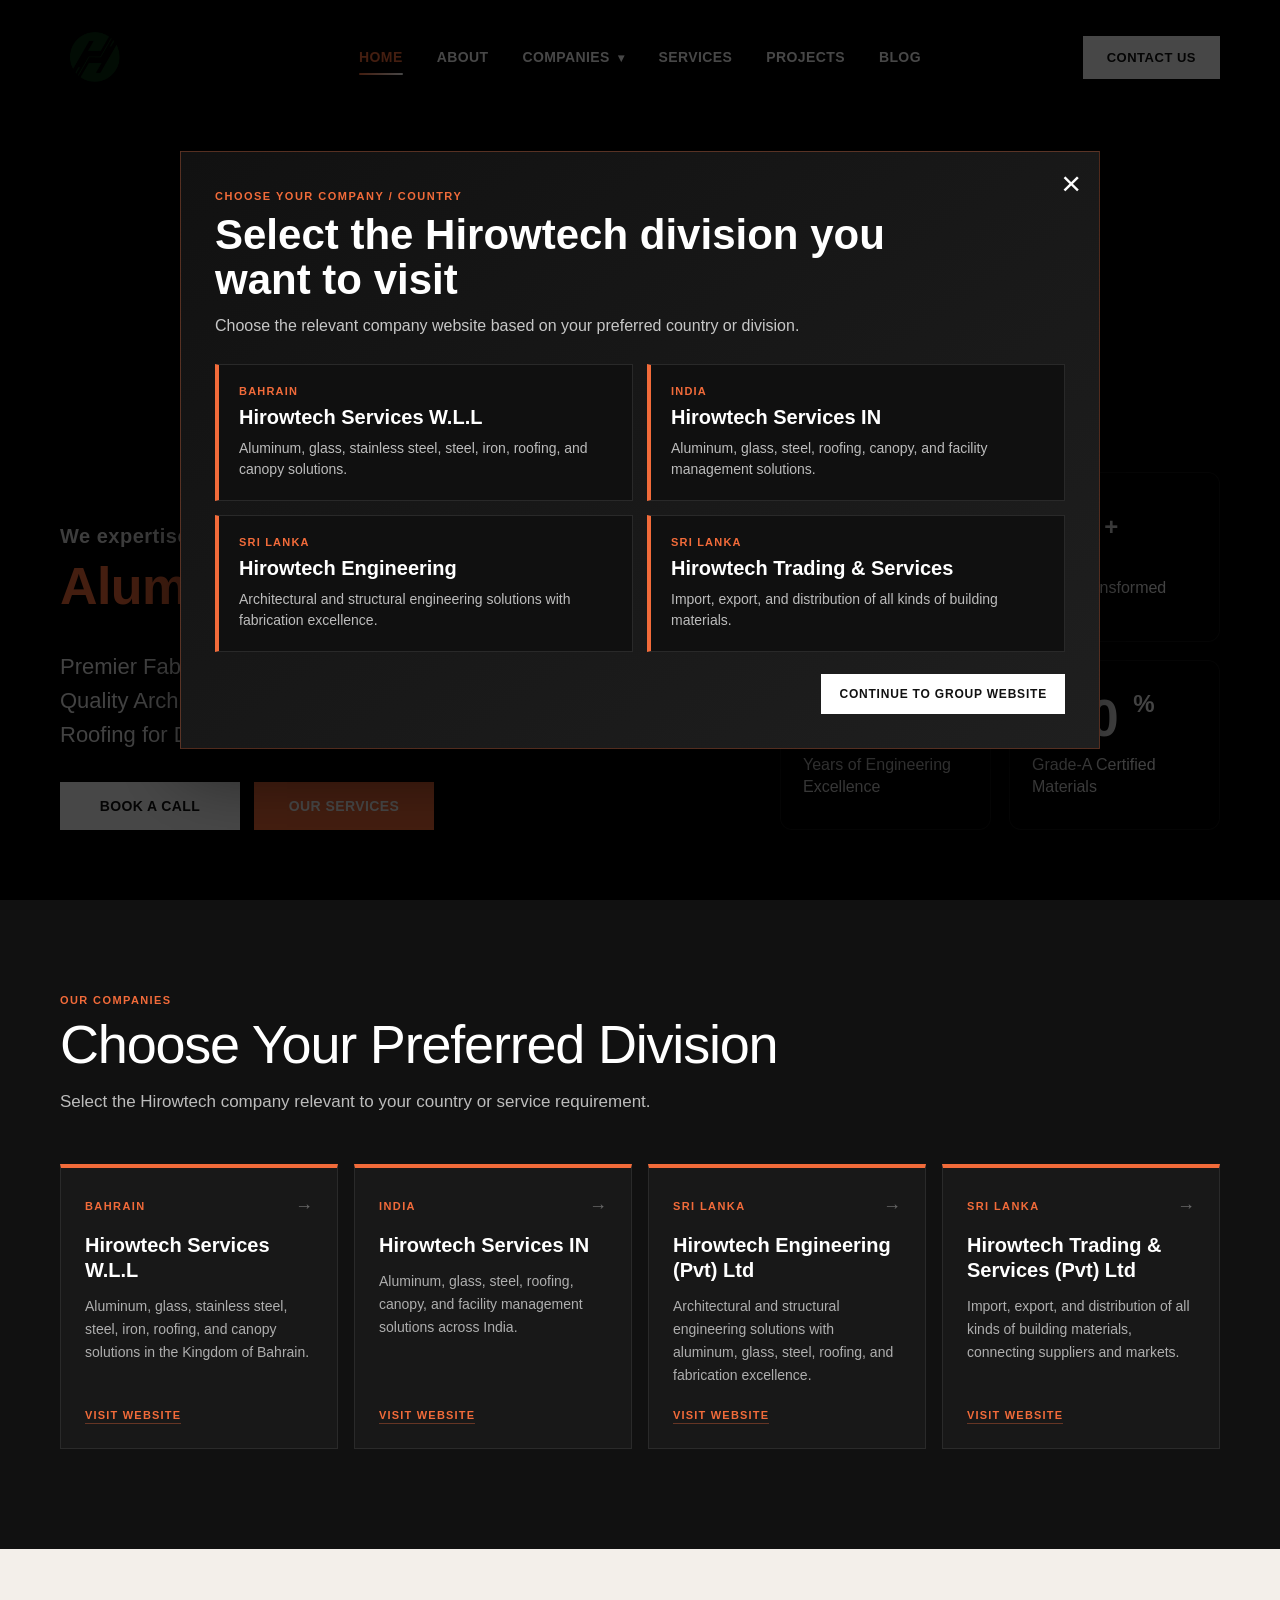
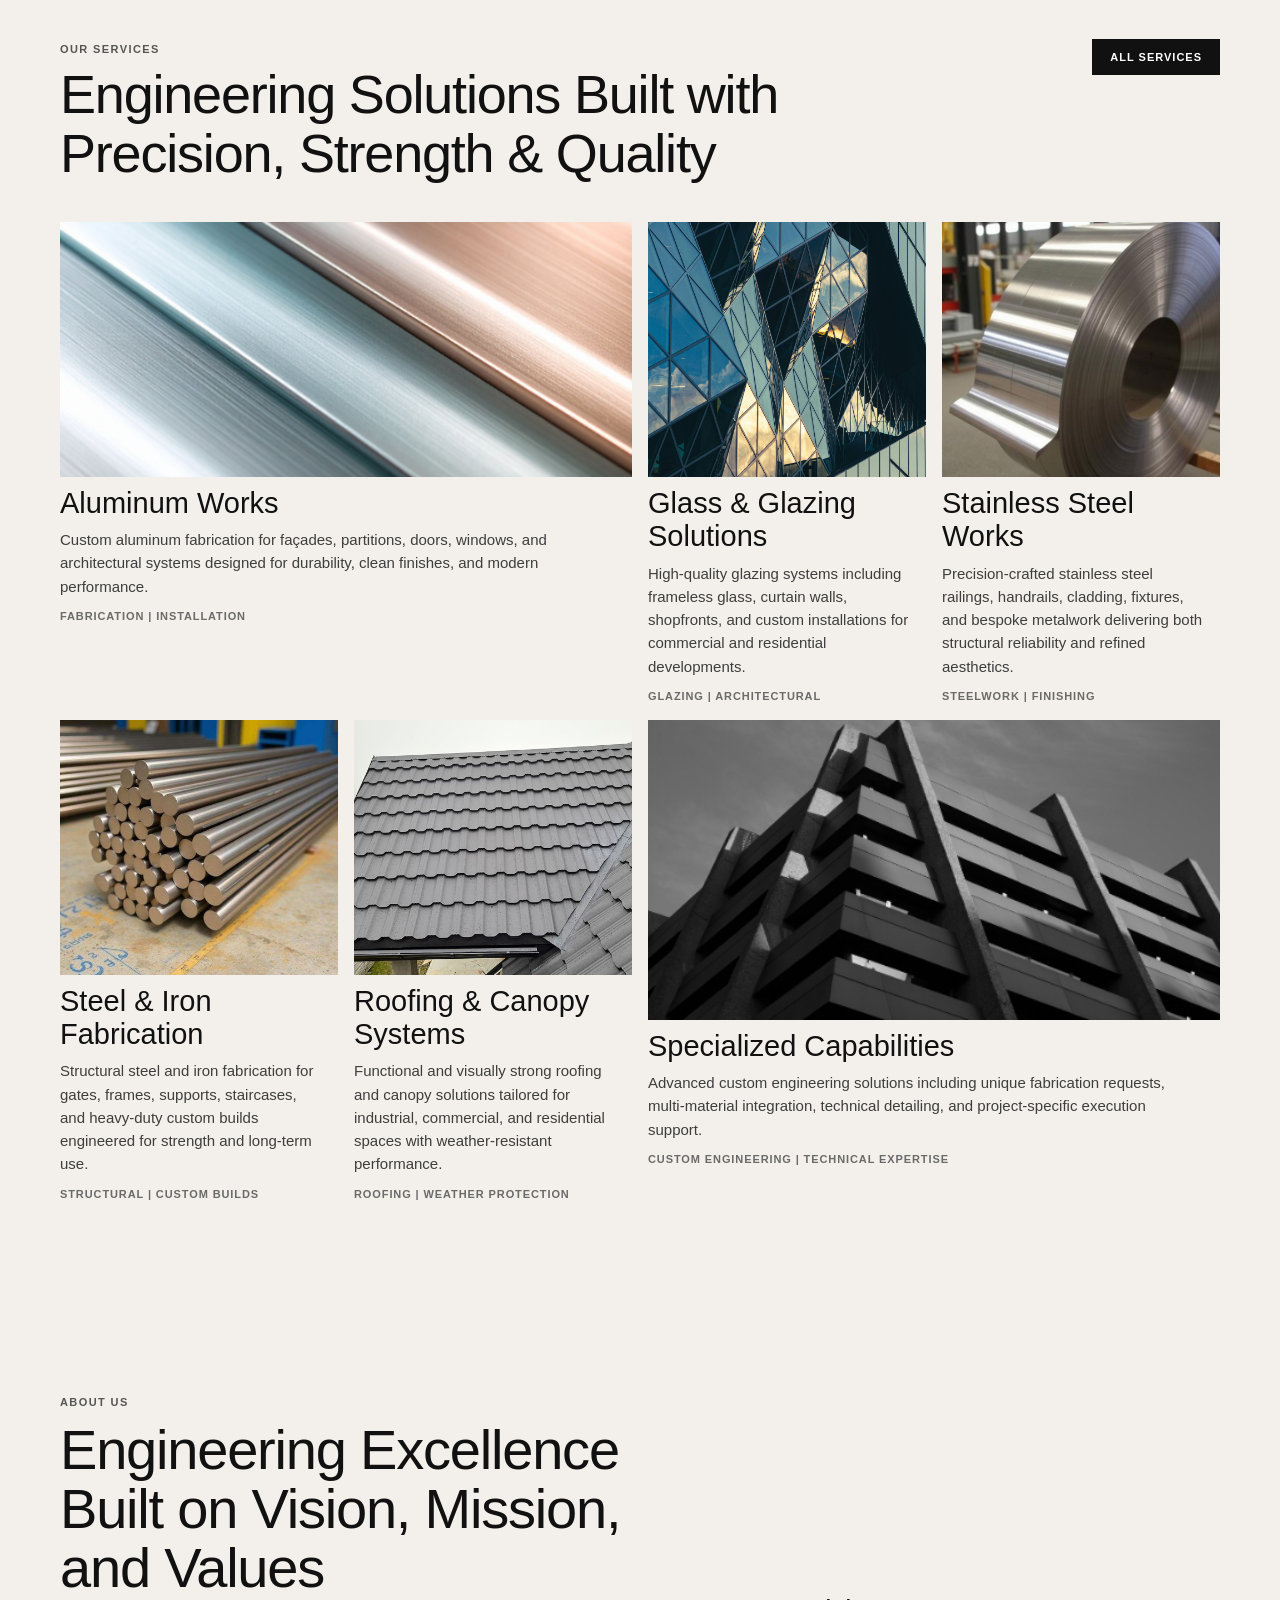
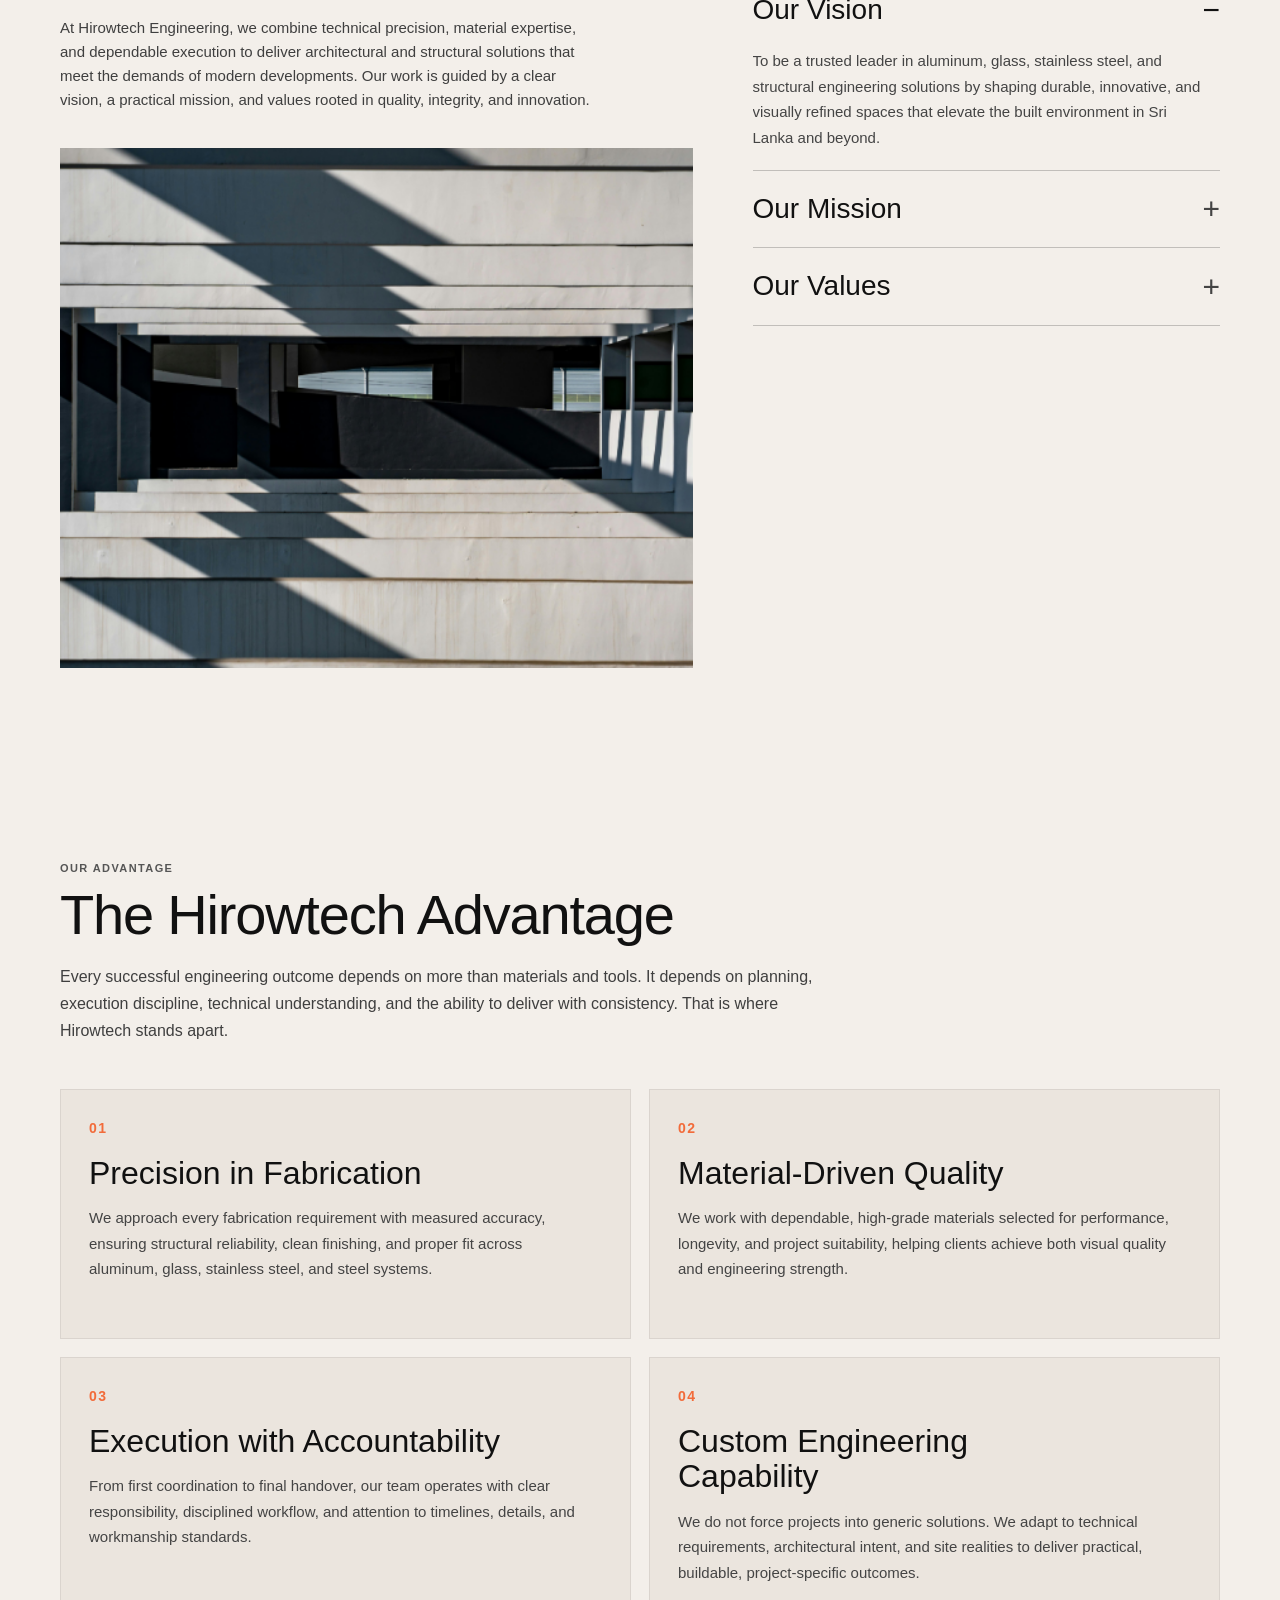
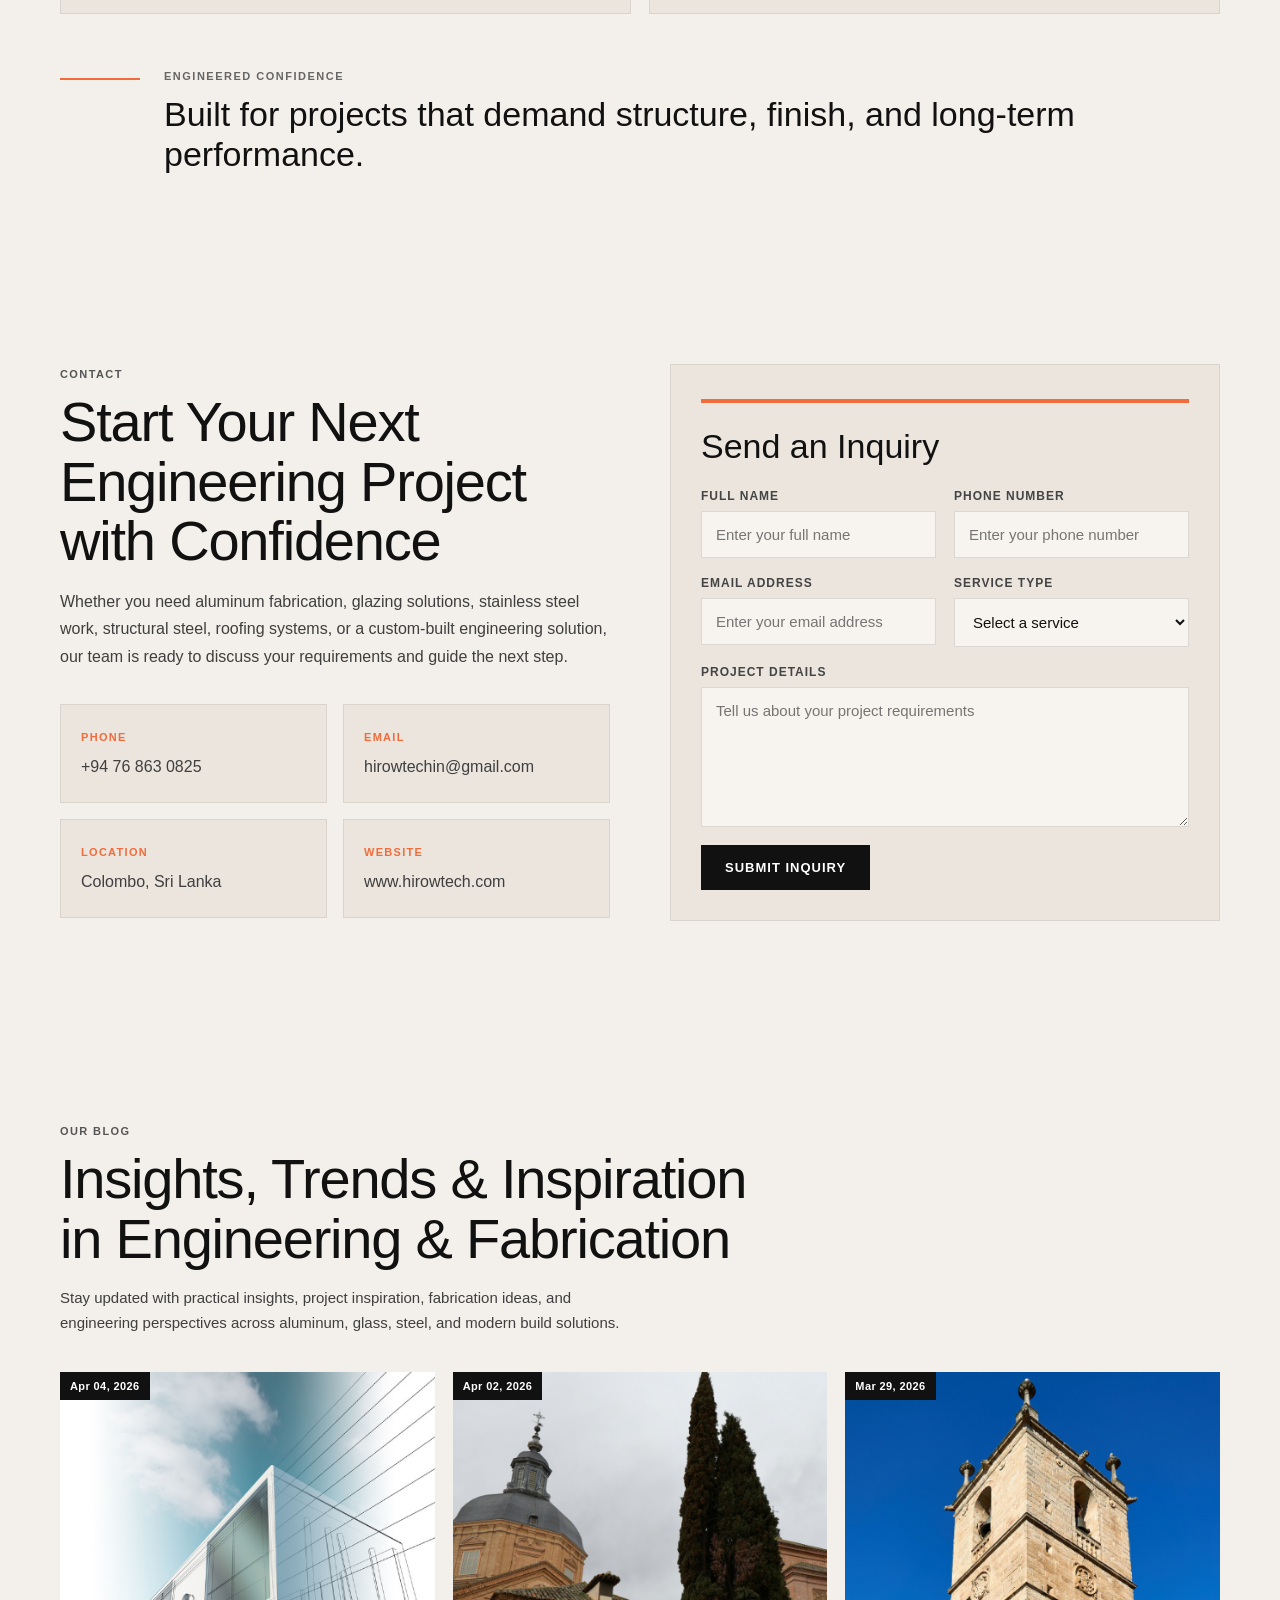
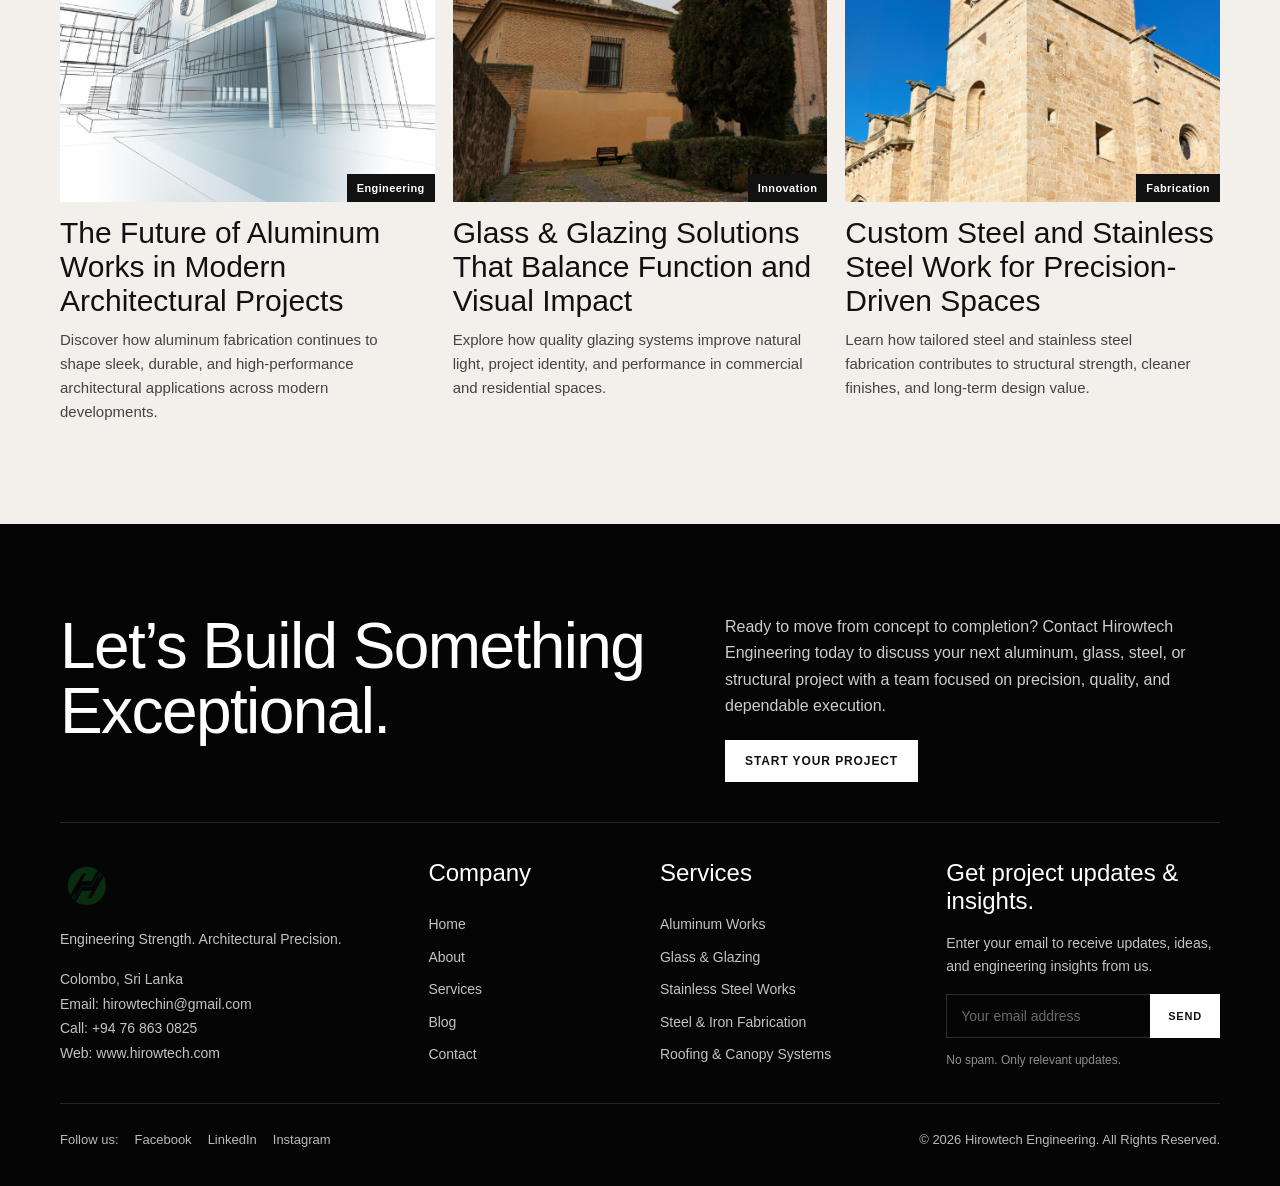
==== commit 92e92900: "v4" ====
--- a/index.html
+++ b/index.html
@@ -1,573 +1,866 @@
 <!DOCTYPE html>
 <html lang="en">
-<head>
-  <meta charset="UTF-8" />
-  <meta name="viewport" content="width=device-width, initial-scale=1.0" />
-  <title>Hirowtech Hero Section</title>
-  <link rel="stylesheet" href="style.css" />
-</head>
-<body>
-
+ <head>
+  <meta charset="utf-8"/>
+  <meta content="width=device-width, initial-scale=1.0" name="viewport"/>
+  <title>
+   Hirowtech Hero Section
+  </title>
+  <link href="style.css" rel="stylesheet"/>
+ </head>
+ <body>
   <header class="navbar">
-    <div class="nav-container">
-      <div class="logo">
-        <img src="web-logo.png" alt="Hirowtech Logo">
-      </div>
-
-      <nav class="nav-menu">
-        <a href="#" class="active">HOME</a>
-        <a href="#">ABOUT</a>
-        <a href="#">SERVICES</a>
-        <a href="#">PROJECTS</a>
-        <a href="#">BLOG</a>
-      </nav>
-
-      <div class="nav-right">
-        <a href="#contact-popup" class="contact-btn" id="openPopupBtn">CONTACT US</a>
-      </div>
-    </div>
+   <div class="nav-container">
+    <div class="logo">
+     <img alt="Hirowtech Logo" src="web-logo.png"/>
+    </div>
+    <nav class="nav-menu" id="navMenu">
+     <a class="active" href="#">
+      HOME
+     </a>
+     <a href="#">
+      ABOUT
+     </a>
+     <div class="nav-dropdown">
+      <button class="dropdown-toggle">COMPANIES <span>▾</span></button>
+      <div class="dropdown-menu">
+       <a href="hirowtech-services-wll.html"><small>Bahrain</small>Hirowtech Services W.L.L</a>
+       <a href="hirowtech-services-india.html"><small>India</small>Hirowtech Services IN</a>
+       <a href="hirowtech-engineering.html"><small>Sri Lanka</small>Hirowtech Engineering</a>
+       <a href="hirowtech-trading.html"><small>Sri Lanka</small>Hirowtech Trading &amp; Services</a>
+      </div>
+     </div>
+     <a href="#">
+      SERVICES
+     </a>
+     <a href="#">
+      PROJECTS
+     </a>
+     <a href="#">
+      BLOG
+     </a>
+    </nav>
+    <div class="nav-right">
+     <button class="mobile-toggle" id="mobileToggle">☰</button>
+     <a class="contact-btn" href="#contact-popup" id="openPopupBtn">
+      CONTACT US
+     </a>
+    </div>
+   </div>
   </header>
 
+  <!-- Company Selection Popup -->
+  <div class="company-selector-overlay" id="companySelectorOverlay">
+   <div class="company-selector-card">
+    <button class="company-selector-close" id="closeCompanySelector" aria-label="Close company selector">&times;</button>
+    <div class="company-selector-header">
+     <span>Choose Your Company / Country</span>
+     <h2>Select the Hirowtech division you want to visit</h2>
+     <p>Choose the relevant company website based on your preferred country or division.</p>
+    </div>
+    <div class="company-selector-grid">
+     <a class="company-select-card" href="hirowtech-services-wll.html">
+      <small>Bahrain</small>
+      <strong>Hirowtech Services W.L.L</strong>
+      <p>Aluminum, glass, stainless steel, steel, iron, roofing, and canopy solutions.</p>
+     </a>
+     <a class="company-select-card" href="hirowtech-services-india.html">
+      <small>India</small>
+      <strong>Hirowtech Services IN</strong>
+      <p>Aluminum, glass, steel, roofing, canopy, and facility management solutions.</p>
+     </a>
+     <a class="company-select-card" href="hirowtech-engineering.html">
+      <small>Sri Lanka</small>
+      <strong>Hirowtech Engineering</strong>
+      <p>Architectural and structural engineering solutions with fabrication excellence.</p>
+     </a>
+     <a class="company-select-card" href="hirowtech-trading.html">
+      <small>Sri Lanka</small>
+      <strong>Hirowtech Trading &amp; Services</strong>
+      <p>Import, export, and distribution of all kinds of building materials.</p>
+     </a>
+    </div>
+    <div class="company-selector-footer">
+     <button class="continue-group-btn" id="continueGroupSite" type="button">CONTINUE TO GROUP WEBSITE</button>
+    </div>
+   </div>
+  </div>
   <section class="hero">
-    <video autoplay muted loop playsinline class="hero-video">
-      <source src="Hero-Section-Video-BG.mp4" type="video/mp4">>
+   <video autoplay="" class="hero-video" loop="" muted="" playsinline="">
+    <source src="Hero-Section-Video-BG.mp4" type="video/mp4"/>
+    &gt;
       Your browser does not support the video tag.
-    </video>
-
-    <div class="overlay"></div>
-
-    <div class="hero-content">
-      <div class="hero-left">
-        <div class="typewriter-wrap">
-          <span class="typewriter-prefix">We expertise in</span>
-          <span class="typewriter-text" id="typewriter"></span>
-        </div>
-        <p>
-          Premier Fabrication in Aluminum, Glass, and Steel, Delivering High-Quality
+   </video>
+   <div class="overlay">
+   </div>
+   <div class="hero-content">
+    <div class="hero-left">
+     <div class="typewriter-wrap">
+      <span class="typewriter-prefix">
+       We expertise in
+      </span>
+      <span class="typewriter-text" id="typewriter">
+      </span>
+     </div>
+     <p>
+      Premier Fabrication in Aluminum, Glass, and Steel, Delivering High-Quality
           Architectural Solutions, Structural Engineering, and Custom Roofing for Developments.
-        </p>
-
-        <div class="hero-buttons">
-          <button class="btn btn-light" id="bookCallBtn">BOOK A CALL</button>
-          <a href="#" class="btn btn-orange">OUR SERVICES</a>
-        </div>
-      </div>
-
-      <div class="hero-right">
-        <div class="stats-grid">
-          <div class="stat-box">
-            <h2>200<span>+</span></h2>
-            <p>Projects Completed</p>
-          </div>
-
-          <div class="stat-box">
-            <h2>15<span>+</span></h2>
-            <p>Cities Transformed</p>
-          </div>
-
-          <div class="stat-box">
-            <h2>15<span>+</span></h2>
-            <p>Years of Engineering Excellence</p>
-          </div>
-
-          <div class="stat-box">
-            <h2>100<span>%</span></h2>
-            <p>Grade-A Certified Materials</p>
-          </div>
-        </div>
-      </div>
-    </div>
+     </p>
+     <div class="hero-buttons">
+      <button class="btn btn-light" id="bookCallBtn">
+       BOOK A CALL
+      </button>
+      <a class="btn btn-orange" href="#">
+       OUR SERVICES
+      </a>
+     </div>
+    </div>
+    <div class="hero-right">
+     <div class="stats-grid">
+      <div class="stat-box">
+       <h2>
+        200
+        <span>
+         +
+        </span>
+       </h2>
+       <p>
+        Projects Completed
+       </p>
+      </div>
+      <div class="stat-box">
+       <h2>
+        15
+        <span>
+         +
+        </span>
+       </h2>
+       <p>
+        Cities Transformed
+       </p>
+      </div>
+      <div class="stat-box">
+       <h2>
+        15
+        <span>
+         +
+        </span>
+       </h2>
+       <p>
+        Years of Engineering Excellence
+       </p>
+      </div>
+      <div class="stat-box">
+       <h2>
+        100
+        <span>
+         %
+        </span>
+       </h2>
+       <p>
+        Grade-A Certified Materials
+       </p>
+      </div>
+     </div>
+    </div>
+   </div>
+  </section>
+  <!-- Popup Modal -->
+  <div class="popup-overlay" id="popupOverlay">
+   <div class="popup-card engineering-popup">
+    <button class="close-popup" id="closePopupBtn">
+     &times;
+    </button>
+    <div class="popup-top-accent">
+    </div>
+    <div class="popup-header">
+     <h3>
+      Hirowtech Engineering (Pvt.) Ltd.
+     </h3>
+     <p class="popup-location">
+      Colombo, Sri Lanka
+     </p>
+    </div>
+    <div class="popup-contact-grid">
+     <div class="contact-cell">
+      <span class="cell-label">
+       PHONE
+      </span>
+      <span class="cell-value">
+       +94 76 863 0825
+      </span>
+     </div>
+     <div class="contact-cell">
+      <span class="cell-label">
+       EMAIL
+      </span>
+      <span class="cell-value">
+       hirowtechin@gmail.com
+      </span>
+     </div>
+     <div class="contact-cell">
+      <span class="cell-label">
+       WEBSITE
+      </span>
+      <span class="cell-value">
+       www.hirowtech.com
+      </span>
+     </div>
+     <div class="contact-cell">
+      <span class="cell-label">
+       LOCATION
+      </span>
+      <span class="cell-value">
+       Colombo, Sri Lanka
+      </span>
+     </div>
+    </div>
+    <div class="popup-action-row">
+     <a class="whatsapp-btn engineering-btn" href="https://wa.me/94768630825" target="_blank">
+      Message on WhatsApp
+     </a>
+    </div>
+   </div>
+  </div>
+  <!-- Choose Your Division Section -->
+  <section class="choose-division-section" id="companies">
+   <div class="choose-division-container">
+    <div class="choose-division-header">
+     <span class="section-label">OUR COMPANIES</span>
+     <h2>Choose Your Preferred Division</h2>
+     <p>Select the Hirowtech company relevant to your country or service requirement.</p>
+    </div>
+    <div class="choose-division-grid">
+     <a class="division-card" href="hirowtech-services-wll.html">
+      <div class="division-card-top">
+       <span class="division-country">Bahrain</span>
+       <span class="division-arrow">→</span>
+      </div>
+      <h3>Hirowtech Services W.L.L</h3>
+      <p>Aluminum, glass, stainless steel, steel, iron, roofing, and canopy solutions in the Kingdom of Bahrain.</p>
+      <span class="division-cta">VISIT WEBSITE</span>
+     </a>
+     <a class="division-card" href="hirowtech-services-india.html">
+      <div class="division-card-top">
+       <span class="division-country">India</span>
+       <span class="division-arrow">→</span>
+      </div>
+      <h3>Hirowtech Services IN</h3>
+      <p>Aluminum, glass, steel, roofing, canopy, and facility management solutions across India.</p>
+      <span class="division-cta">VISIT WEBSITE</span>
+     </a>
+     <a class="division-card" href="hirowtech-engineering.html">
+      <div class="division-card-top">
+       <span class="division-country">Sri Lanka</span>
+       <span class="division-arrow">→</span>
+      </div>
+      <h3>Hirowtech Engineering (Pvt) Ltd</h3>
+      <p>Architectural and structural engineering solutions with aluminum, glass, steel, roofing, and fabrication excellence.</p>
+      <span class="division-cta">VISIT WEBSITE</span>
+     </a>
+     <a class="division-card" href="hirowtech-trading.html">
+      <div class="division-card-top">
+       <span class="division-country">Sri Lanka</span>
+       <span class="division-arrow">→</span>
+      </div>
+      <h3>Hirowtech Trading &amp; Services (Pvt) Ltd</h3>
+      <p>Import, export, and distribution of all kinds of building materials, connecting suppliers and markets.</p>
+      <span class="division-cta">VISIT WEBSITE</span>
+     </a>
+    </div>
+   </div>
   </section>
 
-  <!-- Popup Modal -->
-  <div class="popup-overlay" id="popupOverlay">
-  <div class="popup-card engineering-popup">
-    <button class="close-popup" id="closePopupBtn">&times;</button>
-
-    <div class="popup-top-accent"></div>
-
-    <div class="popup-header">
-      <h3>Hirowtech Engineering (Pvt.) Ltd.</h3>
-      <p class="popup-location">Colombo, Sri Lanka</p>
-    </div>
-
-    <div class="popup-contact-grid">
-      <div class="contact-cell">
-        <span class="cell-label">PHONE</span>
-        <span class="cell-value">+94 76 863 0825</span>
-      </div>
-
-      <div class="contact-cell">
-        <span class="cell-label">EMAIL</span>
-        <span class="cell-value">hirowtechin@gmail.com</span>
-      </div>
-
-      <div class="contact-cell">
-        <span class="cell-label">WEBSITE</span>
-        <span class="cell-value">www.hirowtech.com</span>
-      </div>
-
-      <div class="contact-cell">
-        <span class="cell-label">LOCATION</span>
-        <span class="cell-value">Colombo, Sri Lanka</span>
-      </div>
-    </div>
-
-    <div class="popup-action-row">
-      <a
-        href="https://wa.me/94768630825"
-        target="_blank"
-        class="whatsapp-btn engineering-btn"
-      >
-        Message on WhatsApp
-      </a>
-    </div>
-  </div>
-</div>
-
-
-
-<section class="services-section" id="services">
-  <div class="services-container">
+  <section class="services-section" id="services">
+   <div class="services-container">
     <div class="services-top">
-      <div class="services-heading-wrap">
-        <span class="section-label">OUR SERVICES</span>
-        <h2>Engineering Solutions Built with Precision, Strength & Quality</h2>
-      </div>
-
-      <a href="#" class="all-services-btn">ALL SERVICES</a>
-    </div>
-
+     <div class="services-heading-wrap">
+      <span class="section-label">
+       OUR SERVICES
+      </span>
+      <h2>
+       Engineering Solutions Built with Precision, Strength &amp; Quality
+      </h2>
+     </div>
+     <a class="all-services-btn" href="#">
+      ALL SERVICES
+     </a>
+    </div>
     <div class="services-grid">
-      <div class="service-card large-card">
-        <img src="Aluminum Works.png" alt="Aluminum Works">
-        <div class="service-content">
-          <h3>Aluminum Works</h3>
-          <p>
-            Custom aluminum fabrication for façades, partitions, doors, windows, and
+     <div class="service-card large-card">
+      <img alt="Aluminum Works" src="Aluminum Works.png"/>
+      <div class="service-content">
+       <h3>
+        Aluminum Works
+       </h3>
+       <p>
+        Custom aluminum fabrication for fa&ccedil;ades, partitions, doors, windows, and
             architectural systems designed for durability, clean finishes, and modern performance.
-          </p>
-          <span>FABRICATION | INSTALLATION</span>
-        </div>
-      </div>
-
-      <div class="service-card">
-        <img src="Glass & Glazing Solutions.png" alt="Glass & Glazing Solutions">
-        <div class="service-content">
-          <h3>Glass & Glazing Solutions</h3>
-          <p>
-            High-quality glazing systems including frameless glass, curtain walls, shopfronts,
+       </p>
+       <span>
+        FABRICATION | INSTALLATION
+       </span>
+      </div>
+     </div>
+     <div class="service-card">
+      <img alt="Glass &amp; Glazing Solutions" src="Glass &amp; Glazing Solutions.png"/>
+      <div class="service-content">
+       <h3>
+        Glass &amp; Glazing Solutions
+       </h3>
+       <p>
+        High-quality glazing systems including frameless glass, curtain walls, shopfronts,
             and custom installations for commercial and residential developments.
-          </p>
-          <span>GLAZING | ARCHITECTURAL</span>
-        </div>
-      </div>
-
-      <div class="service-card">
-        <img src="Stainless Steel Works.png" alt="Stainless Steel Works">
-        <div class="service-content">
-          <h3>Stainless Steel Works</h3>
-          <p>
-            Precision-crafted stainless steel railings, handrails, cladding, fixtures, and
+       </p>
+       <span>
+        GLAZING | ARCHITECTURAL
+       </span>
+      </div>
+     </div>
+     <div class="service-card">
+      <img alt="Stainless Steel Works" src="Stainless Steel Works.png"/>
+      <div class="service-content">
+       <h3>
+        Stainless Steel Works
+       </h3>
+       <p>
+        Precision-crafted stainless steel railings, handrails, cladding, fixtures, and
             bespoke metalwork delivering both structural reliability and refined aesthetics.
-          </p>
-          <span>STEELWORK | FINISHING</span>
-        </div>
-      </div>
-
-      <div class="service-card">
-        <img src="Steel & Iron Fabrication.png" alt="Steel & Iron Fabrication">
-        <div class="service-content">
-          <h3>Steel & Iron Fabrication</h3>
-          <p>
-            Structural steel and iron fabrication for gates, frames, supports, staircases,
+       </p>
+       <span>
+        STEELWORK | FINISHING
+       </span>
+      </div>
+     </div>
+     <div class="service-card">
+      <img alt="Steel &amp; Iron Fabrication" src="Steel &amp; Iron Fabrication.png"/>
+      <div class="service-content">
+       <h3>
+        Steel &amp; Iron Fabrication
+       </h3>
+       <p>
+        Structural steel and iron fabrication for gates, frames, supports, staircases,
             and heavy-duty custom builds engineered for strength and long-term use.
-          </p>
-          <span>STRUCTURAL | CUSTOM BUILDS</span>
-        </div>
-      </div>
-
-      <div class="service-card">
-        <img src="Roofing & Canopy Systems.png" alt="Roofing & Canopy Systems">
-        <div class="service-content">
-          <h3>Roofing & Canopy Systems</h3>
-          <p>
-            Functional and visually strong roofing and canopy solutions tailored for industrial,
+       </p>
+       <span>
+        STRUCTURAL | CUSTOM BUILDS
+       </span>
+      </div>
+     </div>
+     <div class="service-card">
+      <img alt="Roofing &amp; Canopy Systems" src="Roofing &amp; Canopy Systems.png"/>
+      <div class="service-content">
+       <h3>
+        Roofing &amp; Canopy Systems
+       </h3>
+       <p>
+        Functional and visually strong roofing and canopy solutions tailored for industrial,
             commercial, and residential spaces with weather-resistant performance.
-          </p>
-          <span>ROOFING | WEATHER PROTECTION</span>
-        </div>
-      </div>
-
-      <div class="service-card large-card wide-card">
-        <img src="Specialized Capabilities.png" alt="Specialized Capabilities">
-        <div class="service-content">
-          <h3>Specialized Capabilities</h3>
-          <p>
-            Advanced custom engineering solutions including unique fabrication requests,
+       </p>
+       <span>
+        ROOFING | WEATHER PROTECTION
+       </span>
+      </div>
+     </div>
+     <div class="service-card large-card wide-card">
+      <img alt="Specialized Capabilities" src="Specialized Capabilities.png"/>
+      <div class="service-content">
+       <h3>
+        Specialized Capabilities
+       </h3>
+       <p>
+        Advanced custom engineering solutions including unique fabrication requests,
             multi-material integration, technical detailing, and project-specific execution support.
-          </p>
-          <span>CUSTOM ENGINEERING | TECHNICAL EXPERTISE</span>
-        </div>
-      </div>
-    </div>
-  </div>
-</section>
-<section class="about-accordion-section" id="about">
-  <div class="about-accordion-container">
+       </p>
+       <span>
+        CUSTOM ENGINEERING | TECHNICAL EXPERTISE
+       </span>
+      </div>
+     </div>
+    </div>
+   </div>
+  </section>
+  <section class="about-accordion-section" id="about">
+   <div class="about-accordion-container">
     <div class="about-accordion-left">
-      <span class="about-mini-label">ABOUT US</span>
-
-      <h2>
-        Engineering Excellence Built on Vision, Mission, and Values
-      </h2>
-
-      <p class="about-intro">
-        At Hirowtech Engineering, we combine technical precision, material expertise,
+     <span class="about-mini-label">
+      ABOUT US
+     </span>
+     <h2>
+      Engineering Excellence Built on Vision, Mission, and Values
+     </h2>
+     <p class="about-intro">
+      At Hirowtech Engineering, we combine technical precision, material expertise,
         and dependable execution to deliver architectural and structural solutions
         that meet the demands of modern developments. Our work is guided by a clear
         vision, a practical mission, and values rooted in quality, integrity, and innovation.
-      </p>
-
-      <div class="about-image-wrap">
-        <img src="aboutus.png" alt="Hirowtech Engineering About Us">
-      </div>
-    </div>
-
+     </p>
+     <div class="about-image-wrap">
+      <img alt="Hirowtech Engineering About Us" src="aboutus.png"/>
+     </div>
+    </div>
     <div class="about-accordion-right">
-      <div class="accordion-item active">
-        <button class="accordion-header">
-          <span>Our Vision</span>
-          <span class="accordion-icon">−</span>
-        </button>
-        <div class="accordion-content">
-          <p>
-            To be a trusted leader in aluminum, glass, stainless steel, and structural
+     <div class="accordion-item active">
+      <button class="accordion-header">
+       <span>
+        Our Vision
+       </span>
+       <span class="accordion-icon">
+        &minus;
+       </span>
+      </button>
+      <div class="accordion-content">
+       <p>
+        To be a trusted leader in aluminum, glass, stainless steel, and structural
             engineering solutions by shaping durable, innovative, and visually refined
             spaces that elevate the built environment in Sri Lanka and beyond.
-          </p>
-        </div>
-      </div>
-
-      <div class="accordion-item">
-        <button class="accordion-header">
-          <span>Our Mission</span>
-          <span class="accordion-icon">+</span>
-        </button>
-        <div class="accordion-content">
-          <p>
-            Our mission is to deliver reliable fabrication and engineering solutions
+       </p>
+      </div>
+     </div>
+     <div class="accordion-item">
+      <button class="accordion-header">
+       <span>
+        Our Mission
+       </span>
+       <span class="accordion-icon">
+        +
+       </span>
+      </button>
+      <div class="accordion-content">
+       <p>
+        Our mission is to deliver reliable fabrication and engineering solutions
             through skilled craftsmanship, certified materials, technical precision,
             and a client-focused approach that ensures each project is completed to
             the highest functional and aesthetic standards.
-          </p>
-        </div>
-      </div>
-
-      <div class="accordion-item">
-        <button class="accordion-header">
-          <span>Our Values</span>
-          <span class="accordion-icon">+</span>
-        </button>
-        <div class="accordion-content">
-          <p>
-            We value quality, accountability, innovation, safety, and long-term trust.
+       </p>
+      </div>
+     </div>
+     <div class="accordion-item">
+      <button class="accordion-header">
+       <span>
+        Our Values
+       </span>
+       <span class="accordion-icon">
+        +
+       </span>
+      </button>
+      <div class="accordion-content">
+       <p>
+        We value quality, accountability, innovation, safety, and long-term trust.
             These principles shape how we design, fabricate, and execute every project,
             allowing us to maintain consistency, professionalism, and engineering excellence.
-          </p>
-        </div>
-      </div>
-    </div>
-  </div>
-</section>
-
-<section class="advantage-section" id="advantage">
-  <div class="advantage-container">
+       </p>
+      </div>
+     </div>
+    </div>
+   </div>
+  </section>
+  <section class="advantage-section" id="advantage">
+   <div class="advantage-container">
     <div class="advantage-top">
-      <div class="advantage-heading-wrap">
-        <span class="advantage-label">OUR ADVANTAGE</span>
-        <h2>The Hirowtech Advantage</h2>
-        <p class="advantage-intro">
-          Every successful engineering outcome depends on more than materials and tools.
+     <div class="advantage-heading-wrap">
+      <span class="advantage-label">
+       OUR ADVANTAGE
+      </span>
+      <h2>
+       The Hirowtech Advantage
+      </h2>
+      <p class="advantage-intro">
+       Every successful engineering outcome depends on more than materials and tools.
           It depends on planning, execution discipline, technical understanding, and the
           ability to deliver with consistency. That is where Hirowtech stands apart.
-        </p>
-      </div>
-    </div>
-
+      </p>
+     </div>
+    </div>
     <div class="advantage-grid">
-      <div class="advantage-card reveal-card">
-        <div class="advantage-number">01</div>
-        <h3>Precision in Fabrication</h3>
-        <p>
-          We approach every fabrication requirement with measured accuracy, ensuring
+     <div class="advantage-card reveal-card">
+      <div class="advantage-number">
+       01
+      </div>
+      <h3>
+       Precision in Fabrication
+      </h3>
+      <p>
+       We approach every fabrication requirement with measured accuracy, ensuring
           structural reliability, clean finishing, and proper fit across aluminum,
           glass, stainless steel, and steel systems.
-        </p>
-      </div>
-
-      <div class="advantage-card reveal-card">
-        <div class="advantage-number">02</div>
-        <h3>Material-Driven Quality</h3>
-        <p>
-          We work with dependable, high-grade materials selected for performance,
+      </p>
+     </div>
+     <div class="advantage-card reveal-card">
+      <div class="advantage-number">
+       02
+      </div>
+      <h3>
+       Material-Driven Quality
+      </h3>
+      <p>
+       We work with dependable, high-grade materials selected for performance,
           longevity, and project suitability, helping clients achieve both visual
           quality and engineering strength.
-        </p>
-      </div>
-
-      <div class="advantage-card reveal-card">
-        <div class="advantage-number">03</div>
-        <h3>Execution with Accountability</h3>
-        <p>
-          From first coordination to final handover, our team operates with clear
+      </p>
+     </div>
+     <div class="advantage-card reveal-card">
+      <div class="advantage-number">
+       03
+      </div>
+      <h3>
+       Execution with Accountability
+      </h3>
+      <p>
+       From first coordination to final handover, our team operates with clear
           responsibility, disciplined workflow, and attention to timelines, details,
           and workmanship standards.
-        </p>
-      </div>
-
-      <div class="advantage-card reveal-card">
-        <div class="advantage-number">04</div>
-        <h3>Custom Engineering Capability</h3>
-        <p>
-          We do not force projects into generic solutions. We adapt to technical
+      </p>
+     </div>
+     <div class="advantage-card reveal-card">
+      <div class="advantage-number">
+       04
+      </div>
+      <h3>
+       Custom Engineering Capability
+      </h3>
+      <p>
+       We do not force projects into generic solutions. We adapt to technical
           requirements, architectural intent, and site realities to deliver practical,
           buildable, project-specific outcomes.
-        </p>
-      </div>
-    </div>
-
+      </p>
+     </div>
+    </div>
     <div class="advantage-highlight reveal-strip">
-      <div class="highlight-line"></div>
-      <div class="highlight-content">
-        <span class="highlight-mini">ENGINEERED CONFIDENCE</span>
-        <h3>Built for projects that demand structure, finish, and long-term performance.</h3>
-      </div>
-    </div>
-  </div>
-</section>
-
-<section class="contact-section" id="contact">
-  <div class="contact-container">
+     <div class="highlight-line">
+     </div>
+     <div class="highlight-content">
+      <span class="highlight-mini">
+       ENGINEERED CONFIDENCE
+      </span>
+      <h3>
+       Built for projects that demand structure, finish, and long-term performance.
+      </h3>
+     </div>
+    </div>
+   </div>
+  </section>
+  <section class="contact-section" id="contact">
+   <div class="contact-container">
     <div class="contact-left">
-      <span class="contact-label">CONTACT</span>
-      <h2>Start Your Next Engineering Project with Confidence</h2>
-      <p class="contact-intro">
-        Whether you need aluminum fabrication, glazing solutions, stainless steel work,
+     <span class="contact-label">
+      CONTACT
+     </span>
+     <h2>
+      Start Your Next Engineering Project with Confidence
+     </h2>
+     <p class="contact-intro">
+      Whether you need aluminum fabrication, glazing solutions, stainless steel work,
         structural steel, roofing systems, or a custom-built engineering solution, our
         team is ready to discuss your requirements and guide the next step.
-      </p>
-
-      <div class="contact-info-grid">
-        <div class="contact-info-card">
-          <span class="info-title">PHONE</span>
-          <p>+94 76 863 0825</p>
+     </p>
+     <div class="contact-info-grid">
+      <div class="contact-info-card">
+       <span class="info-title">
+        PHONE
+       </span>
+       <p>
+        +94 76 863 0825
+       </p>
+      </div>
+      <div class="contact-info-card">
+       <span class="info-title">
+        EMAIL
+       </span>
+       <p>
+        hirowtechin@gmail.com
+       </p>
+      </div>
+      <div class="contact-info-card">
+       <span class="info-title">
+        LOCATION
+       </span>
+       <p>
+        Colombo, Sri Lanka
+       </p>
+      </div>
+      <div class="contact-info-card">
+       <span class="info-title">
+        WEBSITE
+       </span>
+       <p>
+        www.hirowtech.com
+       </p>
+      </div>
+     </div>
+    </div>
+    <div class="contact-right">
+     <div class="contact-form-wrap">
+      <div class="form-top-line">
+      </div>
+      <h3>
+       Send an Inquiry
+      </h3>
+      <form class="contact-form">
+       <div class="form-row">
+        <div class="form-group">
+         <label for="fullName">
+          Full Name
+         </label>
+         <input id="fullName" placeholder="Enter your full name" type="text"/>
         </div>
-
-        <div class="contact-info-card">
-          <span class="info-title">EMAIL</span>
-          <p>hirowtechin@gmail.com</p>
+        <div class="form-group">
+         <label for="phoneNumber">
+          Phone Number
+         </label>
+         <input id="phoneNumber" placeholder="Enter your phone number" type="text"/>
         </div>
-
-        <div class="contact-info-card">
-          <span class="info-title">LOCATION</span>
-          <p>Colombo, Sri Lanka</p>
+       </div>
+       <div class="form-row">
+        <div class="form-group">
+         <label for="emailAddress">
+          Email Address
+         </label>
+         <input id="emailAddress" placeholder="Enter your email address" type="email"/>
         </div>
-
-        <div class="contact-info-card">
-          <span class="info-title">WEBSITE</span>
-          <p>www.hirowtech.com</p>
+        <div class="form-group">
+         <label for="serviceType">
+          Service Type
+         </label>
+         <select id="serviceType">
+          <option value="">
+           Select a service
+          </option>
+          <option>
+           Aluminum Works
+          </option>
+          <option>
+           Glass &amp; Glazing Solutions
+          </option>
+          <option>
+           Stainless Steel Works
+          </option>
+          <option>
+           Steel &amp; Iron Fabrication
+          </option>
+          <option>
+           Roofing &amp; Canopy Systems
+          </option>
+          <option>
+           Specialized Capabilities
+          </option>
+         </select>
         </div>
-      </div>
-    </div>
-
-    <div class="contact-right">
-      <div class="contact-form-wrap">
-        <div class="form-top-line"></div>
-        <h3>Send an Inquiry</h3>
-
-        <form class="contact-form">
-          <div class="form-row">
-            <div class="form-group">
-              <label for="fullName">Full Name</label>
-              <input type="text" id="fullName" placeholder="Enter your full name">
-            </div>
-
-            <div class="form-group">
-              <label for="phoneNumber">Phone Number</label>
-              <input type="text" id="phoneNumber" placeholder="Enter your phone number">
-            </div>
-          </div>
-
-          <div class="form-row">
-            <div class="form-group">
-              <label for="emailAddress">Email Address</label>
-              <input type="email" id="emailAddress" placeholder="Enter your email address">
-            </div>
-
-            <div class="form-group">
-              <label for="serviceType">Service Type</label>
-              <select id="serviceType">
-                <option value="">Select a service</option>
-                <option>Aluminum Works</option>
-                <option>Glass & Glazing Solutions</option>
-                <option>Stainless Steel Works</option>
-                <option>Steel & Iron Fabrication</option>
-                <option>Roofing & Canopy Systems</option>
-                <option>Specialized Capabilities</option>
-              </select>
-            </div>
-          </div>
-
-          <div class="form-group full-width">
-            <label for="message">Project Details</label>
-            <textarea id="message" rows="6" placeholder="Tell us about your project requirements"></textarea>
-          </div>
-
-          <button type="button" class="contact-submit-btn">SUBMIT INQUIRY</button>
-        </form>
-      </div>
-    </div>
-  </div>
-</section>
-
-<section class="blog-section" id="blog">
-  <div class="blog-container">
+       </div>
+       <div class="form-group full-width">
+        <label for="message">
+         Project Details
+        </label>
+        <textarea id="message" placeholder="Tell us about your project requirements" rows="6"></textarea>
+       </div>
+       <button class="contact-submit-btn" type="button">
+        SUBMIT INQUIRY
+       </button>
+      </form>
+     </div>
+    </div>
+   </div>
+  </section>
+  <section class="blog-section" id="blog">
+   <div class="blog-container">
     <div class="blog-top">
-      <div class="blog-heading-wrap">
-        <span class="blog-label">OUR BLOG</span>
-        <h2>Insights, Trends & Inspiration in Engineering & Fabrication</h2>
-        <p class="blog-intro">
-          Stay updated with practical insights, project inspiration, fabrication ideas,
+     <div class="blog-heading-wrap">
+      <span class="blog-label">
+       OUR BLOG
+      </span>
+      <h2>
+       Insights, Trends &amp; Inspiration in Engineering &amp; Fabrication
+      </h2>
+      <p class="blog-intro">
+       Stay updated with practical insights, project inspiration, fabrication ideas,
           and engineering perspectives across aluminum, glass, steel, and modern build solutions.
-        </p>
-      </div>
-    </div>
-
+      </p>
+     </div>
+    </div>
     <div class="blog-grid">
-      <article class="blog-card">
-        <div class="blog-image-wrap">
-          <span class="blog-date">Apr 04, 2026</span>
-          <img src="blogA.png" alt="Aluminum and façade engineering trends">
-          <span class="blog-tag">Engineering</span>
-        </div>
-        <div class="blog-content">
-          <h3>The Future of Aluminum Works in Modern Architectural Projects</h3>
-          <p>
-            Discover how aluminum fabrication continues to shape sleek, durable, and
+     <article class="blog-card">
+      <div class="blog-image-wrap">
+       <span class="blog-date">
+        Apr 04, 2026
+       </span>
+       <img alt="Aluminum and fa&ccedil;ade engineering trends" src="blogA.png"/>
+       <span class="blog-tag">
+        Engineering
+       </span>
+      </div>
+      <div class="blog-content">
+       <h3>
+        The Future of Aluminum Works in Modern Architectural Projects
+       </h3>
+       <p>
+        Discover how aluminum fabrication continues to shape sleek, durable, and
             high-performance architectural applications across modern developments.
-          </p>
-        </div>
-      </article>
-
-      <article class="blog-card">
-        <div class="blog-image-wrap">
-          <span class="blog-date">Apr 02, 2026</span>
-          <img src="blogB.png" alt="Glass and glazing solution inspiration">
-          <span class="blog-tag">Innovation</span>
-        </div>
-        <div class="blog-content">
-          <h3>Glass & Glazing Solutions That Balance Function and Visual Impact</h3>
-          <p>
-            Explore how quality glazing systems improve natural light, project identity,
+       </p>
+      </div>
+     </article>
+     <article class="blog-card">
+      <div class="blog-image-wrap">
+       <span class="blog-date">
+        Apr 02, 2026
+       </span>
+       <img alt="Glass and glazing solution inspiration" src="blogB.png"/>
+       <span class="blog-tag">
+        Innovation
+       </span>
+      </div>
+      <div class="blog-content">
+       <h3>
+        Glass &amp; Glazing Solutions That Balance Function and Visual Impact
+       </h3>
+       <p>
+        Explore how quality glazing systems improve natural light, project identity,
             and performance in commercial and residential spaces.
-          </p>
-        </div>
-      </article>
-
-      <article class="blog-card">
-        <div class="blog-image-wrap">
-          <span class="blog-date">Mar 29, 2026</span>
-          <img src="blogC.png" alt="Interior and fabrication design trends">
-          <span class="blog-tag">Fabrication</span>
-        </div>
-        <div class="blog-content">
-          <h3>Custom Steel and Stainless Steel Work for Precision-Driven Spaces</h3>
-          <p>
-            Learn how tailored steel and stainless steel fabrication contributes to
+       </p>
+      </div>
+     </article>
+     <article class="blog-card">
+      <div class="blog-image-wrap">
+       <span class="blog-date">
+        Mar 29, 2026
+       </span>
+       <img alt="Interior and fabrication design trends" src="blogC.png"/>
+       <span class="blog-tag">
+        Fabrication
+       </span>
+      </div>
+      <div class="blog-content">
+       <h3>
+        Custom Steel and Stainless Steel Work for Precision-Driven Spaces
+       </h3>
+       <p>
+        Learn how tailored steel and stainless steel fabrication contributes to
             structural strength, cleaner finishes, and long-term design value.
-          </p>
-        </div>
-      </article>
-    </div>
-  </div>
-</section>
-
-<footer class="site-footer" id="footer">
-  <div class="footer-container">
+       </p>
+      </div>
+     </article>
+    </div>
+   </div>
+  </section>
+  <footer class="site-footer" id="footer">
+   <div class="footer-container">
     <div class="footer-top">
-      <div class="footer-cta-left">
-        <h2>Let’s Build Something Exceptional.</h2>
-      </div>
-
-      <div class="footer-cta-right">
-        <p>
-          Ready to move from concept to completion? Contact Hirowtech Engineering
+     <div class="footer-cta-left">
+      <h2>
+       Let&rsquo;s Build Something Exceptional.
+      </h2>
+     </div>
+     <div class="footer-cta-right">
+      <p>
+       Ready to move from concept to completion? Contact Hirowtech Engineering
           today to discuss your next aluminum, glass, steel, or structural project
           with a team focused on precision, quality, and dependable execution.
-        </p>
-        <a href="#contact" class="footer-cta-btn">START YOUR PROJECT</a>
-      </div>
-    </div>
-
+      </p>
+      <a class="footer-cta-btn" href="#contact">
+       START YOUR PROJECT
+      </a>
+     </div>
+    </div>
     <div class="footer-main">
-      <div class="footer-brand">
-        <img src="file:///C:/Users/yudes/Desktop/HIROWTECH%20WEBSITE/Media%20Files/web-logo.png" alt="Hirowtech Logo" class="footer-logo">
-        <p class="footer-tagline">
-          Engineering Strength. Architectural Precision.
-        </p>
-        <p>Colombo, Sri Lanka</p>
-        <p>Email: hirowtechin@gmail.com</p>
-        <p>Call: +94 76 863 0825</p>
-        <p>Web: www.hirowtech.com</p>
-      </div>
-
-      <div class="footer-links-group">
-        <h4>Company</h4>
-        <a href="#">Home</a>
-        <a href="#about">About</a>
-        <a href="#services">Services</a>
-        <a href="#blog">Blog</a>
-        <a href="#contact">Contact</a>
-      </div>
-
-      <div class="footer-links-group">
-        <h4>Services</h4>
-        <a href="#">Aluminum Works</a>
-        <a href="#">Glass & Glazing</a>
-        <a href="#">Stainless Steel Works</a>
-        <a href="#">Steel & Iron Fabrication</a>
-        <a href="#">Roofing & Canopy Systems</a>
-      </div>
-
-      <div class="footer-newsletter">
-        <h4>Get project updates & insights.</h4>
-        <p>Enter your email to receive updates, ideas, and engineering insights from us.</p>
-
-        <form class="footer-form">
-          <input type="email" placeholder="Your email address">
-          <button type="button">SEND</button>
-        </form>
-
-        <span>No spam. Only relevant updates.</span>
-      </div>
-    </div>
-
+     <div class="footer-brand">
+      <img alt="Hirowtech Logo" class="footer-logo" src="web-logo.png"/>
+      <p class="footer-tagline">
+       Engineering Strength. Architectural Precision.
+      </p>
+      <p>
+       Colombo, Sri Lanka
+      </p>
+      <p>
+       Email: hirowtechin@gmail.com
+      </p>
+      <p>
+       Call: +94 76 863 0825
+      </p>
+      <p>
+       Web: www.hirowtech.com
+      </p>
+     </div>
+     <div class="footer-links-group">
+      <h4>
+       Company
+      </h4>
+      <a href="#">
+       Home
+      </a>
+      <a href="#about">
+       About
+      </a>
+      <a href="#services">
+       Services
+      </a>
+      <a href="#blog">
+       Blog
+      </a>
+      <a href="#contact">
+       Contact
+      </a>
+     </div>
+     <div class="footer-links-group">
+      <h4>
+       Services
+      </h4>
+      <a href="#">
+       Aluminum Works
+      </a>
+      <a href="#">
+       Glass &amp; Glazing
+      </a>
+      <a href="#">
+       Stainless Steel Works
+      </a>
+      <a href="#">
+       Steel &amp; Iron Fabrication
+      </a>
+      <a href="#">
+       Roofing &amp; Canopy Systems
+      </a>
+     </div>
+     <div class="footer-newsletter">
+      <h4>
+       Get project updates &amp; insights.
+      </h4>
+      <p>
+       Enter your email to receive updates, ideas, and engineering insights from us.
+      </p>
+      <form class="footer-form">
+       <input placeholder="Your email address" type="email"/>
+       <button type="button">
+        SEND
+       </button>
+      </form>
+      <span>
+       No spam. Only relevant updates.
+      </span>
+     </div>
+    </div>
     <div class="footer-bottom">
-      <div class="footer-socials">
-        <span>Follow us:</span>
-        <a href="#">Facebook</a>
-        <a href="#">LinkedIn</a>
-        <a href="#">Instagram</a>
-      </div>
-
-      <div class="footer-copy">
-        <p>© 2026 Hirowtech Engineering. All Rights Reserved.</p>
-      </div>
-    </div>
-  </div>
-</footer>
-
-  <script src="script.js"></script>
-</body>
-</html>+     <div class="footer-socials">
+      <span>
+       Follow us:
+      </span>
+      <a href="#">
+       Facebook
+      </a>
+      <a href="#">
+       LinkedIn
+      </a>
+      <a href="#">
+       Instagram
+      </a>
+     </div>
+     <div class="footer-copy">
+      <p>
+       &copy; 2026 Hirowtech Engineering. All Rights Reserved.
+      </p>
+     </div>
+    </div>
+   </div>
+  </footer>
+  <script src="script.js">
+  </script>
+ </body>
+</html>
--- a/style.css
+++ b/style.css
@@ -293,7 +293,7 @@
   padding: 24px 22px;
 
   /* REMOVE glass */
-  background: rgba(0, 0, 0, 0.);  /* solid dark */
+  background: rgba(0, 0, 0, 0.35);  /* solid dark */
   border: 1px solid rgba(255,255,255,0.08);
 
   backdrop-filter: none;
@@ -1931,4 +1931,699 @@
     flex-direction: column;
     align-items: flex-start;
   }
-}+}
+/* =========================
+   COMPANY DROPDOWN + MOBILE NAV FIXES
+   Fixed: no hover gap, clickable menu, mobile support
+========================= */
+.nav-dropdown {
+  position: relative;
+  display: flex;
+  align-items: center;
+}
+
+.dropdown-toggle {
+  position: relative;
+  background: transparent;
+  color: #fff;
+  font-size: 14px;
+  font-weight: 700;
+  letter-spacing: 0.4px;
+  padding: 8px 0;
+  transition: color 0.3s ease, transform 0.3s ease;
+}
+
+.dropdown-toggle span {
+  font-size: 12px;
+  margin-left: 4px;
+}
+
+.dropdown-toggle:hover,
+.dropdown-toggle.active,
+.nav-dropdown.open .dropdown-toggle {
+  color: #f26b3a;
+}
+
+.dropdown-menu {
+  position: absolute;
+  top: 100%;
+  left: 50%;
+  min-width: 285px;
+  transform: translateX(-50%) translateY(0);
+  background: rgba(10, 10, 10, 0.98);
+  border: 1px solid rgba(255, 255, 255, 0.12);
+  box-shadow: 0 18px 45px rgba(0, 0, 0, 0.35);
+  padding: 10px;
+  opacity: 0;
+  visibility: hidden;
+  pointer-events: none;
+  transition: opacity 0.2s ease, visibility 0.2s ease;
+  z-index: 1000;
+}
+
+/* Invisible bridge prevents the menu disappearing while mouse moves down */
+.dropdown-menu::before {
+  content: "";
+  position: absolute;
+  left: 0;
+  right: 0;
+  top: -14px;
+  height: 14px;
+}
+
+.nav-dropdown:hover .dropdown-menu,
+.nav-dropdown.open .dropdown-menu {
+  opacity: 1;
+  visibility: visible;
+  pointer-events: auto;
+}
+
+.dropdown-menu a {
+  display: block;
+  padding: 12px 14px;
+  color: #fff;
+  font-size: 13px;
+  line-height: 1.35;
+  border-bottom: 1px solid rgba(255, 255, 255, 0.08);
+  transition: background 0.25s ease, color 0.25s ease, transform 0.25s ease;
+}
+
+.dropdown-menu a:last-child {
+  border-bottom: none;
+}
+
+.dropdown-menu a small {
+  display: block;
+  color: #f26b3a;
+  font-size: 10px;
+  font-weight: 700;
+  letter-spacing: 1px;
+  text-transform: uppercase;
+  margin-bottom: 3px;
+}
+
+.dropdown-menu a:hover {
+  background: rgba(242, 107, 58, 0.12);
+  color: #fff;
+  transform: translateX(3px);
+}
+
+.mobile-toggle {
+  display: none;
+  background: transparent;
+  color: #fff;
+  font-size: 30px;
+  line-height: 1;
+  padding: 4px 8px;
+}
+
+/* =========================
+   MAIN WEBSITE COMPANY SELECTOR POPUP
+========================= */
+body.modal-open {
+  overflow: hidden;
+}
+
+.company-selector-overlay {
+  position: fixed;
+  inset: 0;
+  background: rgba(0, 0, 0, 0.72);
+  display: none;
+  align-items: center;
+  justify-content: center;
+  padding: 22px;
+  z-index: 2000;
+}
+
+.company-selector-overlay.active {
+  display: flex;
+}
+
+.company-selector-card {
+  position: relative;
+  width: min(920px, 100%);
+  background: linear-gradient(145deg, #111111, #1f1f1f);
+  border: 1px solid rgba(242, 107, 58, 0.28);
+  box-shadow: 0 24px 70px rgba(0, 0, 0, 0.52);
+  padding: 34px;
+  color: #fff;
+}
+
+.company-selector-close {
+  position: absolute;
+  top: 14px;
+  right: 18px;
+  background: transparent;
+  color: #fff;
+  font-size: 34px;
+  line-height: 1;
+  transition: color 0.25s ease, transform 0.25s ease;
+}
+
+.company-selector-close:hover {
+  color: #f26b3a;
+  transform: rotate(90deg);
+}
+
+.company-selector-header {
+  max-width: 720px;
+  margin-bottom: 26px;
+}
+
+.company-selector-header span {
+  display: inline-block;
+  color: #f26b3a;
+  font-size: 11px;
+  font-weight: 700;
+  letter-spacing: 1.5px;
+  text-transform: uppercase;
+  margin-bottom: 10px;
+}
+
+.company-selector-header h2 {
+  font-size: 42px;
+  line-height: 1.08;
+  font-weight: 700;
+  margin-bottom: 10px;
+}
+
+.company-selector-header p {
+  font-size: 16px;
+  line-height: 1.6;
+  color: rgba(255, 255, 255, 0.76);
+}
+
+.company-selector-grid {
+  display: grid;
+  grid-template-columns: repeat(2, 1fr);
+  gap: 14px;
+}
+
+.company-select-card {
+  display: block;
+  background: #101010;
+  border: 1px solid rgba(255, 255, 255, 0.10);
+  border-left: 4px solid #f26b3a;
+  padding: 20px;
+  transition: transform 0.25s ease, border-color 0.25s ease, background 0.25s ease;
+}
+
+.company-select-card:hover {
+  transform: translateY(-4px);
+  background: #171717;
+  border-color: rgba(242, 107, 58, 0.45);
+}
+
+.company-select-card small {
+  display: block;
+  color: #f26b3a;
+  font-size: 11px;
+  font-weight: 700;
+  letter-spacing: 1.2px;
+  text-transform: uppercase;
+  margin-bottom: 8px;
+}
+
+.company-select-card strong {
+  display: block;
+  font-size: 20px;
+  line-height: 1.25;
+  margin-bottom: 8px;
+}
+
+.company-select-card p {
+  font-size: 14px;
+  line-height: 1.5;
+  color: rgba(255, 255, 255, 0.72);
+}
+
+.company-selector-footer {
+  margin-top: 22px;
+  display: flex;
+  justify-content: flex-end;
+}
+
+.continue-group-btn {
+  background: #fff;
+  color: #111;
+  padding: 13px 18px;
+  font-size: 12px;
+  font-weight: 700;
+  letter-spacing: 0.8px;
+  transition: all 0.25s ease;
+}
+
+.continue-group-btn:hover {
+  background: #f26b3a;
+  color: #fff;
+  transform: translateY(-2px);
+}
+
+/* =========================
+   COMPANY / DIVISION PAGE STRUCTURE
+========================= */
+.company-hero {
+  position: relative;
+  min-height: 82vh;
+  overflow: hidden;
+  display: flex;
+  align-items: center;
+}
+
+.company-hero-content {
+  position: relative;
+  z-index: 3;
+  width: min(980px, calc(100% - 120px));
+  margin: 0 auto;
+  padding-top: 120px;
+}
+
+.eyebrow {
+  display: inline-block;
+  color: #f26b3a;
+  font-size: 12px;
+  font-weight: 700;
+  letter-spacing: 1.6px;
+  text-transform: uppercase;
+  margin-bottom: 16px;
+}
+
+.company-hero-content h1 {
+  max-width: 860px;
+  font-size: 66px;
+  line-height: 1.02;
+  font-weight: 700;
+  letter-spacing: -1.4px;
+  margin-bottom: 18px;
+}
+
+.company-hero-content p {
+  max-width: 760px;
+  font-size: 20px;
+  line-height: 1.65;
+  color: rgba(255, 255, 255, 0.86);
+  margin-bottom: 28px;
+}
+
+.company-about {
+  background: #f3efea;
+  color: #111;
+  padding: 90px 0;
+}
+
+.company-about-grid {
+  width: min(1400px, calc(100% - 120px));
+  margin: 0 auto;
+  display: grid;
+  grid-template-columns: 1fr 0.75fr;
+  gap: 60px;
+  align-items: start;
+}
+
+.company-about h2 {
+  font-size: 52px;
+  line-height: 1.08;
+  font-weight: 500;
+  letter-spacing: -1.1px;
+  margin-bottom: 16px;
+}
+
+.company-about p,
+.contact-section p {
+  font-size: 16px;
+  line-height: 1.7;
+  color: #3f3f3f;
+}
+
+.contact-card {
+  background: #ebe5de;
+  border: 1px solid rgba(17, 17, 17, 0.08);
+  border-left: 4px solid #f26b3a;
+  padding: 28px;
+  color: #111;
+}
+
+.contact-card h3 {
+  font-size: 28px;
+  line-height: 1.2;
+  margin-bottom: 16px;
+  font-weight: 500;
+}
+
+.contact-card p {
+  margin-bottom: 10px;
+  word-break: break-word;
+}
+
+.service-mini-grid {
+  display: grid;
+  grid-template-columns: repeat(3, 1fr);
+  gap: 16px;
+}
+
+.service-mini-card {
+  background: #ebe5de;
+  border: 1px solid rgba(17, 17, 17, 0.08);
+  border-top: 4px solid #f26b3a;
+  padding: 26px 24px;
+  min-height: 170px;
+  transition: transform 0.3s ease, box-shadow 0.3s ease;
+}
+
+.service-mini-card:hover {
+  transform: translateY(-5px);
+  box-shadow: 0 14px 30px rgba(0, 0, 0, 0.08);
+}
+
+.service-mini-card h3 {
+  font-size: 25px;
+  line-height: 1.2;
+  font-weight: 500;
+  color: #111;
+  margin-bottom: 12px;
+}
+
+.service-mini-card p {
+  font-size: 15px;
+  line-height: 1.6;
+  color: #444;
+}
+
+.footer-links {
+  display: flex;
+  flex-direction: column;
+  gap: 10px;
+}
+
+.footer-links h4 {
+  font-size: 22px;
+  margin-bottom: 8px;
+}
+
+.footer-links a,
+.footer-links p {
+  font-size: 14px;
+  line-height: 1.6;
+  color: rgba(255, 255, 255, 0.76);
+}
+
+@media (max-width: 992px) {
+  .mobile-toggle {
+    display: inline-flex;
+    align-items: center;
+    justify-content: center;
+  }
+
+  .nav-container {
+    grid-template-columns: 1fr auto;
+    gap: 16px;
+  }
+
+  .nav-menu {
+    position: absolute;
+    top: 100%;
+    left: 20px;
+    right: 20px;
+    display: none;
+    flex-direction: column;
+    align-items: stretch;
+    background: rgba(8, 8, 8, 0.98);
+    border: 1px solid rgba(255, 255, 255, 0.12);
+    padding: 18px;
+    gap: 10px;
+  }
+
+  .nav-menu.active {
+    display: flex;
+  }
+
+  .nav-right {
+    gap: 10px;
+  }
+
+  .dropdown-menu {
+    position: static;
+    transform: none;
+    min-width: 100%;
+    margin-top: 10px;
+    display: none;
+    opacity: 1;
+    visibility: visible;
+    pointer-events: auto;
+  }
+
+  .dropdown-menu::before {
+    display: none;
+  }
+
+  .nav-dropdown:hover .dropdown-menu {
+    display: none;
+  }
+
+  .nav-dropdown.open .dropdown-menu {
+    display: block;
+  }
+
+  .company-hero-content,
+  .company-about-grid {
+    width: min(100%, calc(100% - 60px));
+  }
+
+  .company-about-grid {
+    grid-template-columns: 1fr;
+    gap: 32px;
+  }
+
+  .company-hero-content h1,
+  .company-about h2 {
+    font-size: 44px;
+  }
+
+  .service-mini-grid {
+    grid-template-columns: repeat(2, 1fr);
+  }
+}
+
+@media (max-width: 768px) {
+  .navbar {
+    padding: 18px 20px;
+  }
+
+  .nav-container {
+    grid-template-columns: 1fr auto;
+  }
+
+  .logo,
+  .nav-right {
+    justify-content: flex-start;
+  }
+
+  .contact-btn {
+    display: none;
+  }
+
+  .company-selector-card {
+    padding: 28px 20px 22px;
+  }
+
+  .company-selector-header h2 {
+    font-size: 28px;
+  }
+
+  .company-selector-grid {
+    grid-template-columns: 1fr;
+  }
+
+  .company-selector-footer {
+    justify-content: stretch;
+  }
+
+  .continue-group-btn {
+    width: 100%;
+  }
+
+  .company-hero {
+    min-height: 76vh;
+  }
+
+  .company-hero-content,
+  .company-about-grid {
+    width: calc(100% - 30px);
+  }
+
+  .company-hero-content h1,
+  .company-about h2 {
+    font-size: 32px;
+  }
+
+  .company-hero-content p {
+    font-size: 16px;
+  }
+
+  .service-mini-grid {
+    grid-template-columns: 1fr;
+  }
+}
+
+/* =========================
+   CHOOSE YOUR DIVISION SECTION
+========================= */
+.choose-division-section {
+  background: #111;
+  padding: 90px 0 100px;
+  color: #fff;
+}
+
+.choose-division-container {
+  width: min(1400px, calc(100% - 120px));
+  margin: 0 auto;
+}
+
+.choose-division-header {
+  max-width: 760px;
+  margin-bottom: 48px;
+}
+
+.choose-division-header .section-label {
+  color: #f26b3a;
+}
+
+.choose-division-header h2 {
+  font-size: 54px;
+  line-height: 1.07;
+  font-weight: 500;
+  letter-spacing: -1.2px;
+  color: #fff;
+  margin-bottom: 14px;
+}
+
+.choose-division-header p {
+  font-size: 17px;
+  line-height: 1.65;
+  color: rgba(255, 255, 255, 0.72);
+}
+
+.choose-division-grid {
+  display: grid;
+  grid-template-columns: repeat(4, 1fr);
+  gap: 16px;
+}
+
+.division-card {
+  display: flex;
+  flex-direction: column;
+  background: #181818;
+  border: 1px solid rgba(255, 255, 255, 0.08);
+  border-top: 4px solid #f26b3a;
+  padding: 28px 24px 24px;
+  transition: transform 0.3s ease, border-color 0.3s ease, background 0.3s ease;
+  text-decoration: none;
+  color: #fff;
+}
+
+.division-card:hover {
+  transform: translateY(-6px);
+  background: #1f1f1f;
+  border-color: rgba(242, 107, 58, 0.45);
+  box-shadow: 0 18px 40px rgba(0, 0, 0, 0.28);
+}
+
+.division-card-top {
+  display: flex;
+  justify-content: space-between;
+  align-items: center;
+  margin-bottom: 16px;
+}
+
+.division-country {
+  font-size: 11px;
+  font-weight: 700;
+  letter-spacing: 1.4px;
+  color: #f26b3a;
+  text-transform: uppercase;
+}
+
+.division-arrow {
+  font-size: 18px;
+  color: rgba(255, 255, 255, 0.35);
+  transition: color 0.3s ease, transform 0.3s ease;
+}
+
+.division-card:hover .division-arrow {
+  color: #f26b3a;
+  transform: translateX(4px);
+}
+
+.division-card h3 {
+  font-size: 20px;
+  line-height: 1.25;
+  font-weight: 600;
+  color: #fff;
+  margin-bottom: 12px;
+}
+
+.division-card p {
+  font-size: 14px;
+  line-height: 1.65;
+  color: rgba(255, 255, 255, 0.65);
+  flex: 1;
+  margin-bottom: 22px;
+}
+
+.division-cta {
+  display: inline-block;
+  font-size: 11px;
+  font-weight: 700;
+  letter-spacing: 1.2px;
+  color: #f26b3a;
+  text-transform: uppercase;
+  border-bottom: 1px solid rgba(242, 107, 58, 0.35);
+  padding-bottom: 2px;
+  transition: border-color 0.3s ease;
+  align-self: flex-start;
+}
+
+.division-card:hover .division-cta {
+  border-color: #f26b3a;
+}
+
+@media (max-width: 1200px) {
+  .choose-division-container {
+    width: min(100%, calc(100% - 60px));
+  }
+
+  .choose-division-header h2 {
+    font-size: 42px;
+  }
+
+  .choose-division-grid {
+    grid-template-columns: repeat(2, 1fr);
+  }
+}
+
+@media (max-width: 768px) {
+  .choose-division-section {
+    padding: 70px 0 80px;
+  }
+
+  .choose-division-container {
+    width: calc(100% - 30px);
+  }
+
+  .choose-division-header h2 {
+    font-size: 30px;
+    line-height: 1.12;
+  }
+
+  .choose-division-header p {
+    font-size: 15px;
+  }
+
+  .choose-division-grid {
+    grid-template-columns: 1fr;
+  }
+
+  .division-card h3 {
+    font-size: 18px;
+  }
+}
